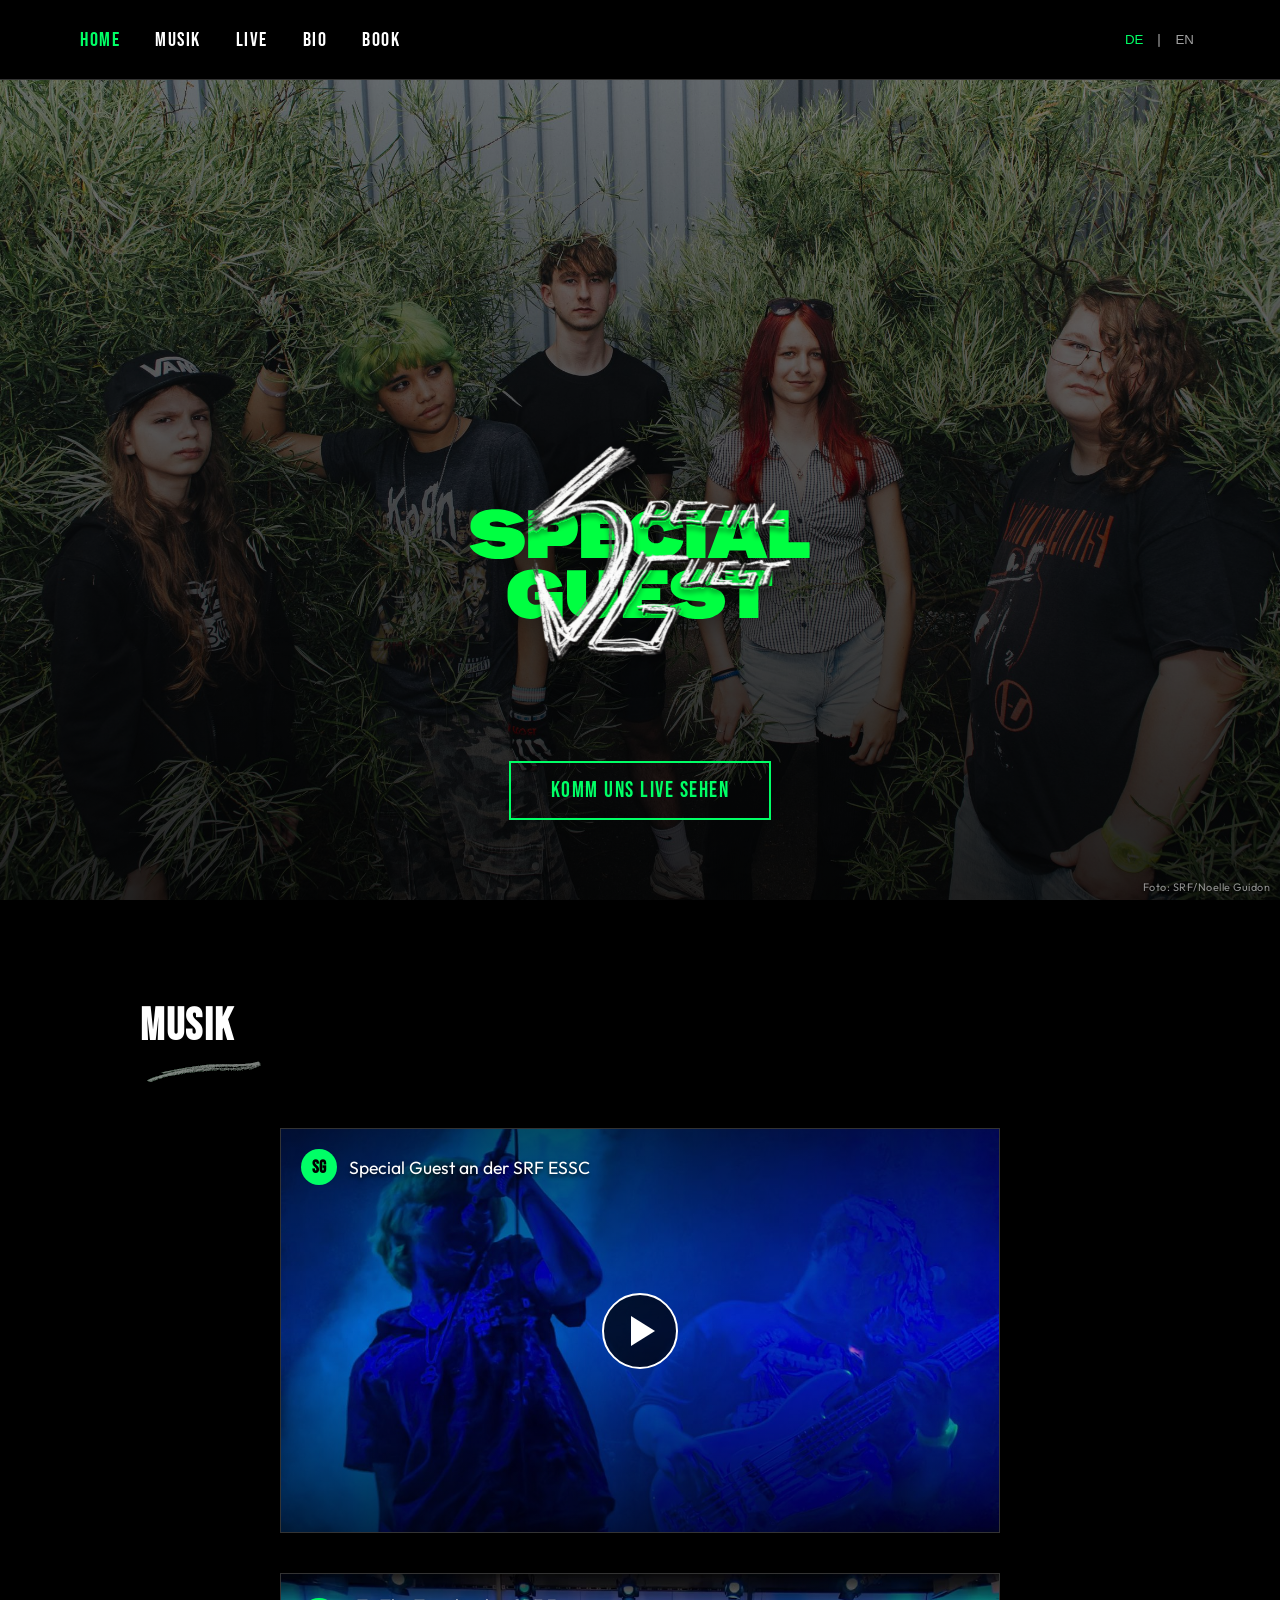
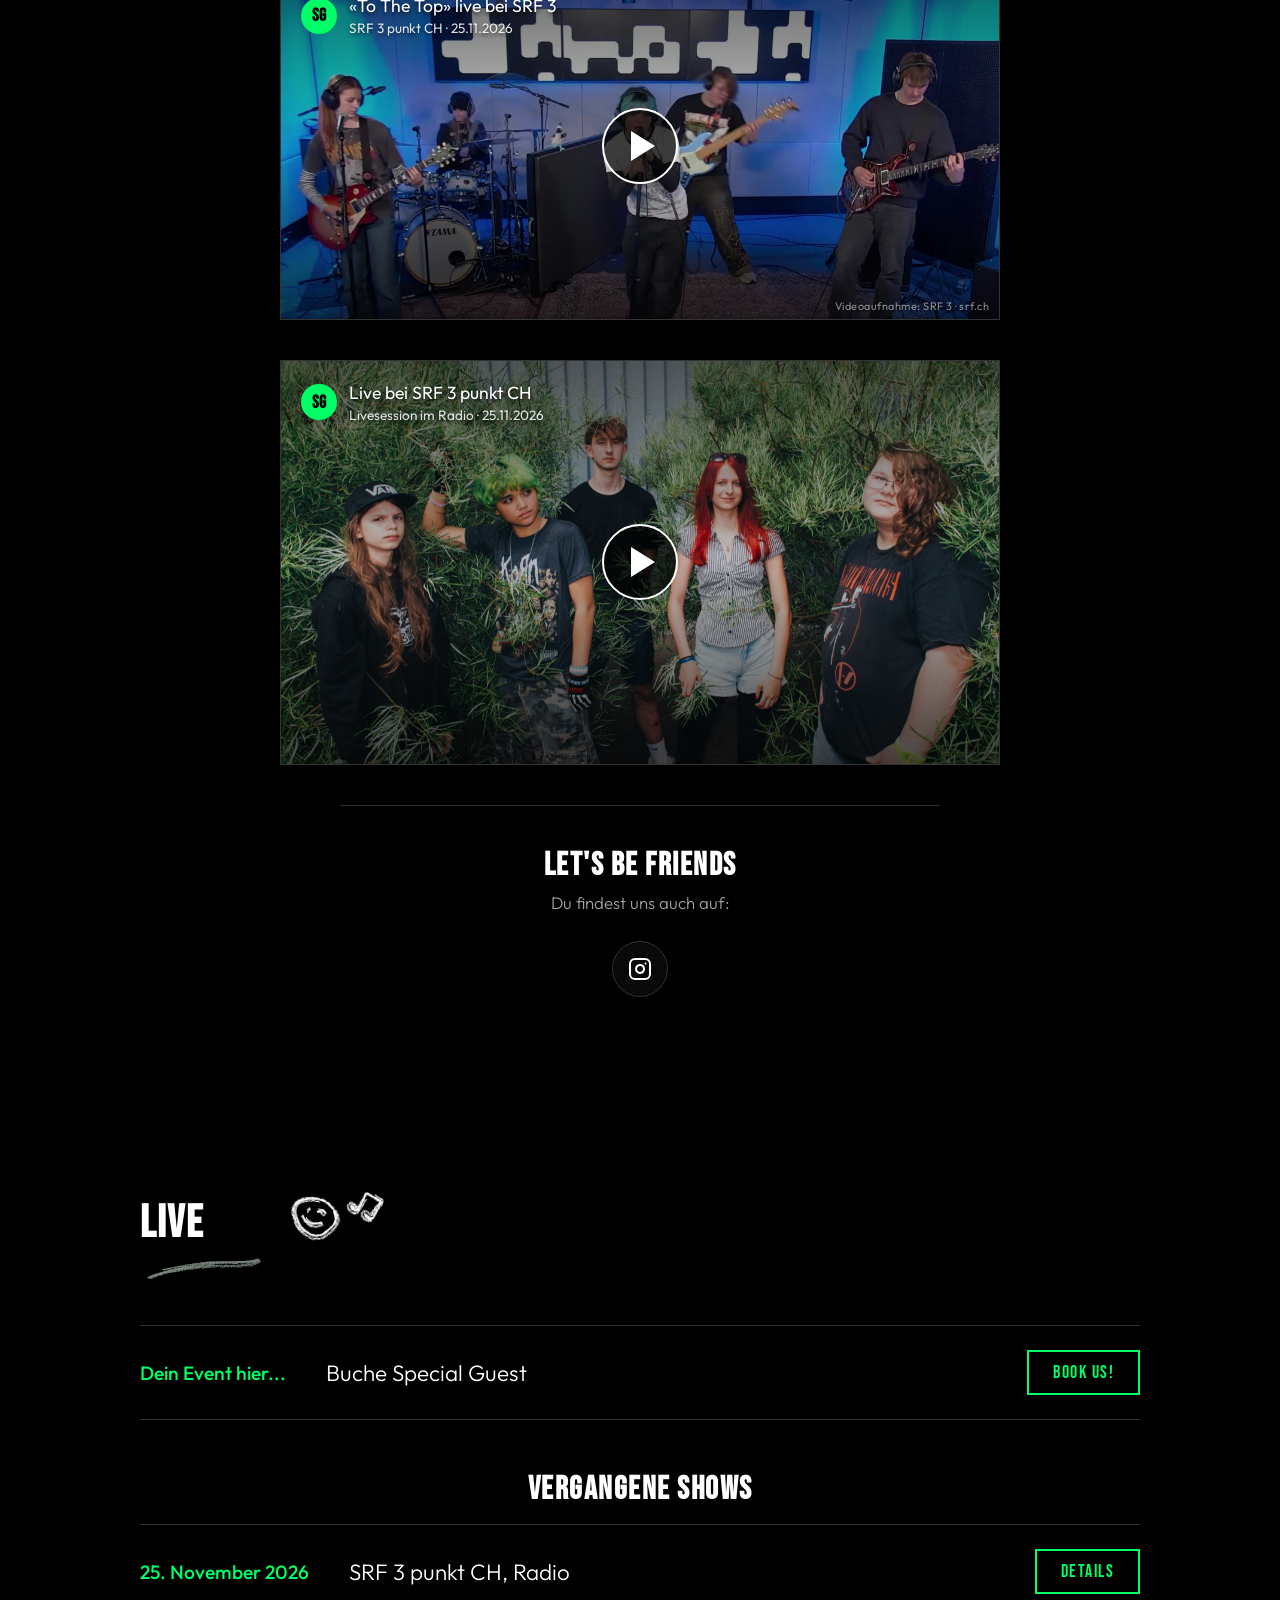
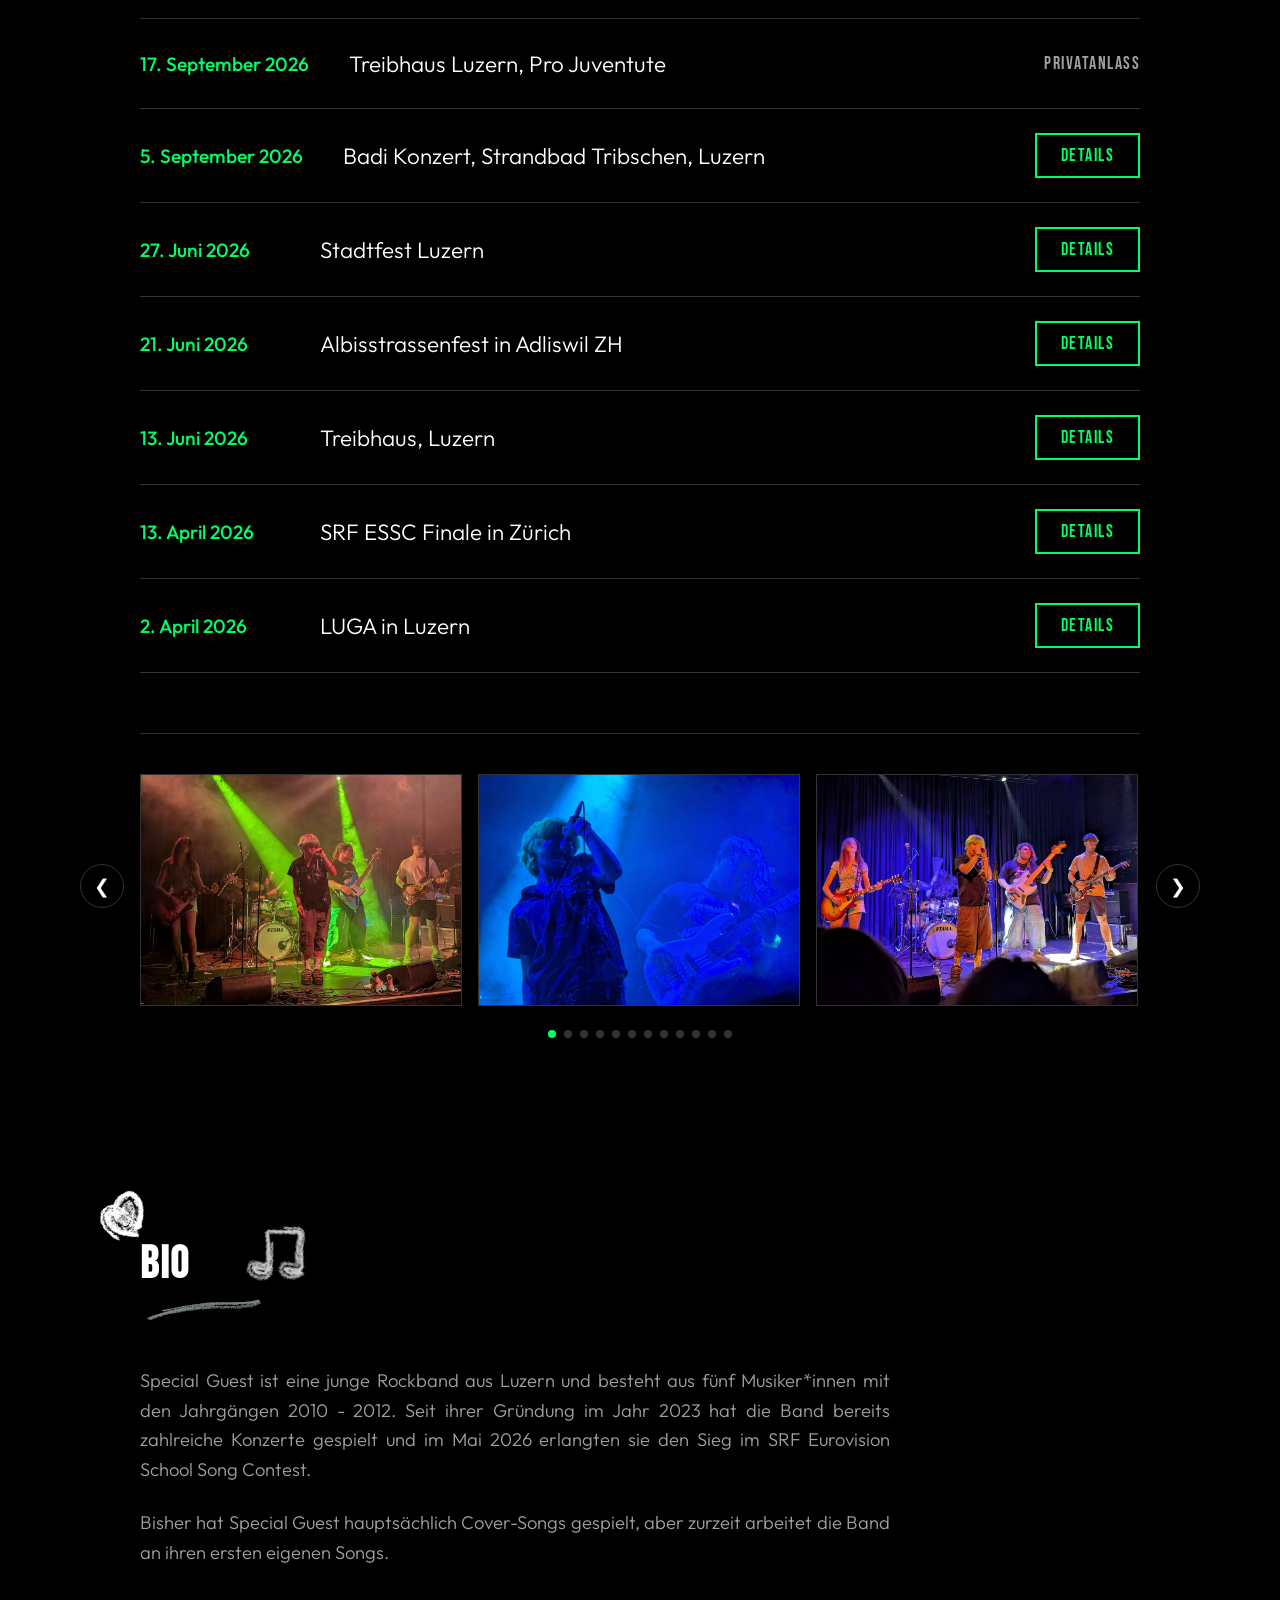
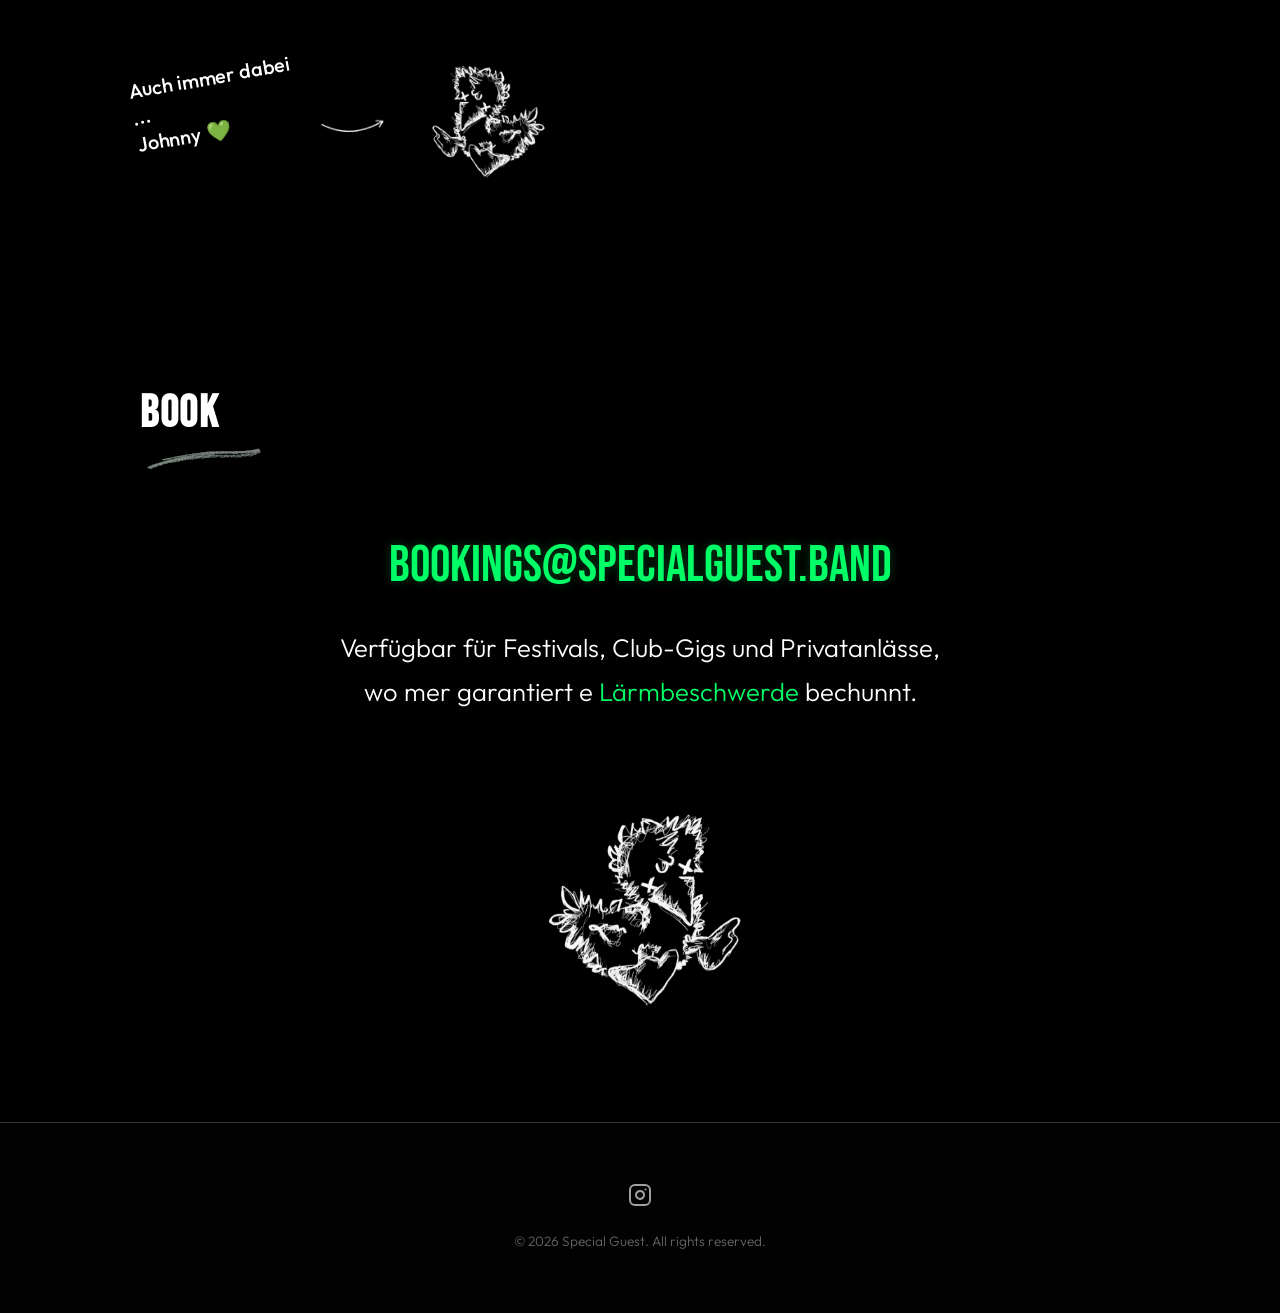
==== docs/index.html @ d154a513 "Add SRF 3 source credit to the «To The Top» video card Same style as the hero photo credit; moves to" ====
<!DOCTYPE html>
<html lang="de" id="html">
<head>
  <meta charset="UTF-8">
  <meta name="viewport" content="width=device-width, initial-scale=1.0">
  
  <title>Special Guest | Official Band Website</title>
  <meta name="description" content="Official website of Special Guest, the winning rock band of the SRF ESSC 2026. Get tour dates, music videos, bio, and booking details.">
  
  <!-- Favicon -->
  <link rel="icon" type="image/png" sizes="32x32" href="assets/favicon-32.png?v=2">
  <link rel="icon" type="image/png" sizes="512x512" href="assets/favicon-512.png?v=2">
  <link rel="apple-touch-icon" href="assets/apple-touch-icon.png?v=2">
  
  <!-- Google Fonts -->
  <link rel="preconnect" href="https://fonts.googleapis.com">
  <link rel="preconnect" href="https://fonts.gstatic.com" crossorigin>
  <link href="https://fonts.googleapis.com/css2?family=Bebas+Neue&family=Outfit:wght@200;300;400;500;700&family=Caveat:wght@700&display=swap" rel="stylesheet">
  
  <!-- Stylesheet -->
  <link rel="stylesheet" href="index.css?v=14">
</head>
<body class="theme-dark">

  <!-- Desktop Floating Sticky Header -->
  <header class="desktop-header">
    <div class="header-container">
      <nav class="desktop-nav">
        <ul>
          <li><a href="#home" class="active">HOME</a></li>
          <li><a href="#music"><span data-lang="de">MUSIK</span><span data-lang="en">MUSIC</span></a></li>
          <li><a href="#live">LIVE</a></li>
          <li><a href="#bio">BIO</a></li>
          <li><a href="#booking">BOOK</a></li>
        </ul>
      </nav>
      <div class="lang-switch-container">
        <button id="lang-btn-de" class="lang-btn active" onclick="setLanguage('de')">DE</button>
        <span class="lang-separator">|</span>
        <button id="lang-btn-en" class="lang-btn" onclick="setLanguage('en')">EN</button>
      </div>
    </div>
  </header>

  <!-- Mobile Floating Language Switcher -->
  <div class="mobile-lang-switch mobile-only">
    <button class="mobile-lang-btn" id="mobile-lang-toggle" onclick="toggleLanguage()">EN</button>
  </div>

  <!-- Phone Mockup Frame Container (Full screen on mobile, responsive container on desktop) -->
  <main class="app-container">

    <!-- Mobile Time & Status Bar (Hidden on mobile screens, simulated on desktop mockup widths) -->
    <div class="mobile-status-bar">
      <span class="status-time" id="status-time">09:41</span>
      <div class="status-icons">
        <span class="icon-signal">📶</span>
        <span class="icon-wifi">📶</span>
        <span class="icon-battery">🔋</span>
      </div>
    </div>

    <!-- MAIN SCROLLABLE/TABBED SECTIONS -->
    <div class="sections-wrapper">

      <!-- SECTION 1: HOME -->
      <section id="home" class="app-section active">
        <div class="hero-bg-wrapper">
          <img src="assets/band_photo.jpg" srcset="assets/band_photo.jpg 1200w, assets/band_photo_2400.jpg 2400w" sizes="100vw" alt="Special Guest Band Photo" class="hero-bg-img">
          <div class="hero-overlay"></div>
          <span class="hero-photo-credit">
            <span data-lang="de">Foto: SRF/Noelle Guidon</span>
            <span data-lang="en">Photo: SRF/Noelle Guidon</span>
          </span>
        </div>
        <div class="hero-content">
          <div class="logo-wrapper">
            <img src="assets/logo.svg" alt="Special Guest Logo" class="hero-logo-img">
          </div>
          <button class="cta-button" onclick="scrollToSection('live')">
            <span data-lang="de">Komm uns Live Sehen</span>
            <span data-lang="en">Come See Us Live</span>
          </button>
        </div>
        <!-- Johnny bird below the hero photo on mobile -->
        <div class="home-bird-container mobile-only">
          <img src="assets/johnny-left.png" alt="Johnny the Bird" class="home-bird-img">
        </div>
      </section>

      <!-- SECTION 3: MUSIC (Video Player & Socials) -->
      <section id="music" class="app-section">
        <div class="section-content">
          <div class="header-with-accents">
            <h2 class="section-title">
              <span data-lang="de">Musik</span>
              <span data-lang="en">Music</span>
            </h2>
            <img src="assets/brush_underline.png" alt="" class="brush-underline">
          </div>

          <!-- YOUTUBE PLAYER CARD -->
          <div class="video-card">
            <div class="video-thumbnail-wrapper" id="video-card-thumbnail">
              <div class="video-gradient-overlay"></div>
              
              <!-- Video card info -->
              <div class="video-header-info">
                <div class="band-avatar">SG</div>
                <span class="video-title">
                  <span data-lang="de">Special Guest an der SRF ESSC</span>
                  <span data-lang="en">Special Guest at the SRF ESSC</span>
                </span>
              </div>
              
              <!-- Custom Play Button Link -->
              <a href="#" target="_blank" rel="noopener" class="video-play-btn-link" id="youtube-play-link">
                <div class="play-btn-icon">
                  <div class="play-triangle"></div>
                </div>
              </a>
            </div>
          </div>

          <!-- SRF 3 PUNKT CH LIVE VIDEO CARD ("To The Top", 25.11.2026). Plays inline; see initSessionVideo() in index.js -->
          <div class="video-card session-video-card" id="session-video-card">
            <video class="session-video" id="session-video" preload="none" playsinline
                   poster="assets/srf3_to_the_top_poster.jpg">
              <source src="assets/srf3_to_the_top.mp4" type="video/mp4">
            </video>
            <!-- Source credit, same style as the hero photo credit; stays visible while playing -->
            <span class="hero-photo-credit video-credit">
              <span data-lang="de">Videoaufnahme: SRF 3 · srf.ch</span>
              <span data-lang="en">Video recording: SRF 3 · srf.ch</span>
            </span>
            <div class="video-thumbnail-wrapper session-video-overlay" id="session-video-overlay">
              <div class="video-gradient-overlay"></div>

              <div class="video-header-info">
                <div class="band-avatar">SG</div>
                <span class="video-title">
                  <span data-lang="de">«To The Top» live bei SRF 3</span>
                  <span data-lang="en">«To The Top» live on SRF 3</span>
                  <span class="video-subtitle">
                    <span data-lang="de">SRF 3 punkt CH · 25.11.2026</span>
                    <span data-lang="en">SRF 3 punkt CH · 25 Nov 2026</span>
                  </span>
                </span>
              </div>

              <button type="button" class="video-play-btn-link session-play-btn" id="session-video-play" aria-label="Play video">
                <div class="play-btn-icon">
                  <div class="play-triangle"></div>
                </div>
              </button>
            </div>
          </div>

          <!-- SRF 3 PUNKT CH RADIO SESSION CARD (link set from radioSessionLink in content_data.json) -->
          <div class="video-card radio-card">
            <div class="video-thumbnail-wrapper radio-card-thumbnail">
              <div class="video-gradient-overlay"></div>

              <div class="video-header-info">
                <div class="band-avatar">SG</div>
                <span class="video-title">
                  <span data-lang="de">Live bei SRF 3 punkt CH</span>
                  <span data-lang="en">Live on SRF 3 punkt CH</span>
                  <span class="video-subtitle">
                    <span data-lang="de">Livesession im Radio · 25.11.2026</span>
                    <span data-lang="en">Radio live session · 25 Nov 2026</span>
                  </span>
                </span>
              </div>

              <a href="#" target="_blank" rel="noopener" class="video-play-btn-link" id="radio-session-link" aria-label="SRF 3 punkt CH Livesession">
                <div class="play-btn-icon">
                  <div class="play-triangle"></div>
                </div>
              </a>
            </div>
          </div>

          <!-- SOCIAL LINK CHANNEL BUTTON (hidden until the YouTube channel launches; remove hidden-until-launch to show) -->
          <div class="channel-btn-wrapper hidden-until-launch">
            <a href="#" target="_blank" rel="noopener" class="channel-link-btn" id="youtube-channel-link">
              <span data-lang="de">Unser Kanal Abonnieren</span>
              <span data-lang="en">Check Out Our Channel</span>
            </a>
          </div>

          <!-- LET'S BE FRIENDS / SOCIAL SECTION -->
          <div class="socials-container">
            <h3 class="socials-heading">
              <span data-lang="de">Let's Be Friends</span>
              <span data-lang="en">Let's Be Friends</span>
            </h3>
            
            <p class="socials-subtext">
              <span data-lang="de">Du findest uns auch auf:</span>
              <span data-lang="en">Find us on:</span>
            </p>
            
            <div class="social-icons-grid">
              <a href="#" id="social-link-instagram" target="_blank" rel="noopener" class="social-icon-wrapper" aria-label="Instagram">
                <svg viewBox="0 0 24 24" class="social-svg">
                  <rect x="2" y="2" width="20" height="20" rx="5" ry="5"></rect>
                  <path d="M16 11.37A4 4 0 1 1 12.63 8 4 4 0 0 1 16 11.37z"></path>
                  <line x1="17.5" y1="6.5" x2="17.51" y2="6.5"></line>
                </svg>
              </a>
              
              <!-- Hidden until the YouTube channel launches; remove hidden-until-launch to show -->
              <a href="#" id="social-link-youtube" target="_blank" rel="noopener" class="social-icon-wrapper hidden-until-launch" aria-label="YouTube">
                <svg viewBox="0 0 24 24" class="social-svg">
                  <polygon points="5 3 19 12 5 21 5 3"></polygon>
                </svg>
              </a>
            </div>
          </div>

        </div>
      </section>

      <!-- SECTION 2: LIVE (Tour Dates & Photo Collage Carousel) -->
      <section id="live" class="app-section">
        <div class="section-content">
          <div class="header-with-accents">
            <h2 class="section-title">
              <span data-lang="de">Live</span>
              <span data-lang="en">Live</span>
            </h2>
            <img src="assets/brush_underline.png" alt="" class="brush-underline">
            <img src="assets/live_smiley_note.png" alt="" class="live-smiley-decor">
          </div>

          <!-- TOUR DATE LIST (RENDERED DYNAMICALLY) -->
          <div class="tour-dates-container">
            <div id="dynamic-tour-list" class="tour-list">
              <!-- JS Injects Shows Here -->
            </div>
          </div>

          <!-- PAST SHOWS (RENDERED DYNAMICALLY) -->
          <div class="past-shows-container" id="past-shows-container">
            <h3 class="socials-heading">
              <span data-lang="de">Vergangene Shows</span>
              <span data-lang="en">Past Shows</span>
            </h3>
            <div id="dynamic-past-shows-list" class="tour-list">
              <!-- JS Injects Past Shows Here -->
            </div>
          </div>

          <!-- DYNAMIC PHOTO CAROUSEL -->
          <div class="collage-slider-container">
            <!-- Navigation arrows for Desktop Carousel -->
            <button class="carousel-arrow prev-arrow" onclick="slideCarousel(-1)">&#10094;</button>
            
            <div class="collage-scroll-view" id="collage-scroll">
              <div class="carousel-track" id="dynamic-carousel-track">
                <!-- JS Injects Photos Here -->
              </div>
            </div>
            
            <button class="carousel-arrow next-arrow" onclick="slideCarousel(1)">&#10095;</button>
            
            <!-- Indicators dots -->
            <div class="slider-dots" id="dynamic-slider-dots">
              <!-- JS Injects Dots Here -->
            </div>
          </div>
          
        </div>
      </section>

      <!-- SECTION 4: BIO (About the Band) -->
      <section id="bio" class="app-section">
        <div class="section-content">
          <div class="header-with-accents">
            <div class="bio-decorations">
              <img src="assets/bio_heart.png?v=3" alt="" class="bio-heart-decor">
              <img src="assets/bio_note.png?v=2" alt="" class="bio-note-decor">
            </div>
            <h2 class="section-title">
              <span data-lang="de">Bio</span>
              <span data-lang="en">Bio</span>
            </h2>
            <img src="assets/brush_underline.png" alt="" class="brush-underline">
          </div>

          <!-- Biography content (DE and EN rendered dynamically) -->
          <div class="bio-text-wrapper" id="dynamic-bio-text">
            <!-- JS Injects Bio Here -->
          </div>

          <!-- Johnny the Bird with Handwriting arrow -->
          <div class="bio-johnny-container">
            <div class="bio-johnny-text" data-lang="de">
              Auch immer dabei<br>
              ...<br>
              Johnny <span class="green-heart">💚</span>
            </div>
            <div class="bio-johnny-text" data-lang="en">
              Also always there<br>
              ...<br>
              Johnny <span class="green-heart">💚</span>
            </div>
            <img src="assets/bio_arrow.png?v=3" alt="" class="bio-johnny-arrow">
            <img src="assets/johnny-right.png?v=2" alt="Johnny the Bird" class="bio-johnny-bird">
          </div>
          
        </div>
      </section>

      <!-- SECTION 5: BOOKING -->
      <section id="booking" class="app-section">
        <div class="section-content">
          <div class="header-with-accents">
            <h2 class="section-title">
              <span data-lang="de">Book</span>
              <span data-lang="en">Book</span>
            </h2>
            <img src="assets/brush_underline.png" alt="" class="brush-underline">
          </div>

          <!-- Email Booking Address -->
          <div class="booking-contact-box">
            <a href="mailto:bookings@specialguest.band" class="booking-email-link">bookings@specialguest.band</a>
          </div>

          <!-- Noise Complaint Quotes -->
          <div class="booking-quote-box">
            <p class="booking-quote" data-lang="de">
              Verfügbar für Festivals, Club-Gigs und Privatanlässe, wo mer garantiert e 
              <span class="noise-complaint-underline-wrapper">
                Lärmbeschwerde
                <img src="assets/book_underline.png" alt="" class="noise-underline-img">
              </span> 
              bechunnt.
            </p>
            <p class="booking-quote" data-lang="en">
              Available for festivals, club gigs, and private events that need a 
              <span class="noise-complaint-underline-wrapper">
                noise complaint.
                <img src="assets/book_underline.png" alt="" class="noise-underline-img">
              </span>
            </p>
          </div>

          <!-- Johnny Left Bird -->
          <div class="booking-bird-wrapper">
            <img src="assets/johnny-left.png" alt="Johnny the Bird facing left" class="booking-bird-img">
          </div>

        </div>
      </section>

    </div> <!-- End sections-wrapper -->

    <!-- Mobile Bottom Navigation Bar -->
    <nav class="mobile-nav-bar">
      <ul>
        <li>
          <button class="nav-item active" id="nav-btn-home" onclick="navigateToTab('home')">
            <span>HOME</span>
          </button>
        </li>
        <li>
          <button class="nav-item" id="nav-btn-music" onclick="navigateToTab('music')">
            <span data-lang="de">MUSIK</span>
            <span data-lang="en">MUSIC</span>
          </button>
        </li>
        <li>
          <button class="nav-item" id="nav-btn-live" onclick="navigateToTab('live')">
            <span>LIVE</span>
          </button>
        </li>
        <li>
          <button class="nav-item" id="nav-btn-bio" onclick="navigateToTab('bio')">
            <span>BIO</span>
          </button>
        </li>
        <li>
          <button class="nav-item" id="nav-btn-booking" onclick="navigateToTab('booking')">
            <span>BOOK</span>
          </button>
        </li>
      </ul>
    </nav>

    <!-- Desktop & Tablet Footer -->
    <footer class="desktop-footer">
      <div class="footer-icons">
        <a href="#" id="footer-link-instagram" target="_blank" rel="noopener" aria-label="Instagram">
          <svg viewBox="0 0 24 24" class="social-svg"><rect x="2" y="2" width="20" height="20" rx="5" ry="5"></rect><path d="M16 11.37A4 4 0 1 1 12.63 8 4 4 0 0 1 16 11.37z"></path><line x1="17.5" y1="6.5" x2="17.51" y2="6.5"></line></svg>
        </a>
        <!-- Hidden until the YouTube channel launches; remove hidden-until-launch to show -->
        <a href="#" id="footer-link-youtube" target="_blank" rel="noopener" class="hidden-until-launch" aria-label="YouTube">
          <svg viewBox="0 0 24 24" class="social-svg"><polygon points="5 3 19 12 5 21 5 3"></polygon></svg>
        </a>
      </div>
      <p class="footer-copy">&copy; 2026 Special Guest. All rights reserved.</p>
    </footer>

  </main>

  <!-- Photo Lightbox Overlay -->
  <div class="lightbox-overlay" id="lightbox-overlay" onclick="closeLightbox()">
    <button class="lightbox-close" onclick="closeLightbox()">&times;</button>
    <img src="" alt="Full size photo" class="lightbox-img" id="lightbox-img">
  </div>

  <!-- JavaScript -->
  <script src="index.js?v=14"></script>

  <!-- Visitor stats (GoatCounter, cookie-less) -->
  <script data-goatcounter="https://specialguest.goatcounter.com/count"
          async src="//gc.zgo.at/count.js"></script>
</body>
</html>
---- docs/index.css ----
/* DESIGN TOKENS & SYSTEM */
:root {
  --color-bg-primary: #000000;
  --color-bg-secondary: #080a08;
  --color-accent: #00ff66;
  --color-accent-rgb: 0, 255, 102;
  --color-text-primary: #ffffff;
  --color-text-secondary: #a0a0a0;
  --color-border: #333333;
  
  --font-display: 'Bebas Neue', sans-serif;
  --font-body: 'Outfit', sans-serif;
  --font-handwritten: 'Caveat', cursive;
  
  --header-height: 80px;
  --mobile-nav-height: 70px;
}

/* BASE STYLES */
* {
  box-sizing: border-box;
  margin: 0;
  padding: 0;
}

html {
  scroll-behavior: smooth;
  background-color: var(--color-bg-primary);
  color: var(--color-text-primary);
  font-family: var(--font-body);
  -webkit-font-smoothing: antialiased;
}

body {
  background-color: var(--color-bg-primary);
  background-image: radial-gradient(circle at 0% 30%, rgba(var(--color-accent-rgb), 0.08) 0%, rgba(0, 0, 0, 0) 50%);
  background-attachment: fixed;
  overflow-x: hidden;
}

/* TYPOGRAPHY */
h1, h2, h3, h4, .nav-item span, .desktop-nav a {
  font-family: var(--font-display);
  letter-spacing: 1.5px;
}

p {
  line-height: 1.6;
  font-weight: 300;
  color: var(--color-text-secondary);
}

a {
  color: var(--color-accent);
  text-decoration: none;
  transition: all 0.3s ease;
}

/* LANGUAGE SWITCHER GLOBAL SETTINGS */
[lang="de"] [data-lang="en"] {
  display: none !important;
}
[lang="en"] [data-lang="de"] {
  display: none !important;
}

/* Elements parked until the band's own YouTube channel launches —
   remove the class from the element in index.html to show them again */
.hidden-until-launch {
  display: none !important;
}

/* BUTTONS & COMPONENT ACTIONS */
.cta-button, .tour-action-btn, .channel-link-btn, .submit-btn {
  font-family: var(--font-display);
  font-size: 1.1rem;
  letter-spacing: 1.5px;
  text-transform: uppercase;
  background-color: transparent;
  color: var(--color-accent);
  border: 2px solid var(--color-accent);
  padding: 10px 24px;
  cursor: pointer;
  transition: all 0.3s cubic-bezier(0.25, 0.8, 0.25, 1);
  outline: none;
  text-align: center;
  display: inline-block;
}

.cta-button:hover, .tour-action-btn:hover, .channel-link-btn:hover, .submit-btn:hover {
  background-color: var(--color-accent);
  color: #000000;
  box-shadow: 0 0 20px rgba(var(--color-accent-rgb), 0.5);
  transform: translateY(-2px);
}

.cta-button:active, .tour-action-btn:active, .channel-link-btn:active, .submit-btn:active {
  transform: translateY(1px);
}

/* Plain-text placeholder in the action-button slot for events without a link */
.tour-pending-note {
  font-family: var(--font-display);
  font-size: 1.1rem;
  letter-spacing: 1.5px;
  text-transform: uppercase;
  color: var(--color-text-secondary);
  padding: 10px 0;
  text-align: right;
}

/* SECTION STRUCTURE WITH ACCENTS */
.header-with-accents {
  position: relative;
  margin-bottom: 30px;
  display: inline-block;
  align-self: flex-start; /* Left-aligns in flex column layouts (like desktop #music and #booking) */
  text-align: left;       /* Left-aligns text inside the header block */
}

.section-title {
  font-size: 2.8rem;
  text-transform: uppercase;
  color: var(--color-text-primary);
  margin-bottom: 5px;
}

.brush-underline {
  display: block;
  width: 100%;
  max-width: 180px;
  height: auto;
  opacity: 0.95;
  margin-top: -5px;
}

/* Hero photo credit (bottom-right corner of the photo, desktop & mobile) */
.hero-photo-credit {
  position: absolute;
  bottom: 6px;
  right: 10px;
  z-index: 2;
  font-size: 0.68rem;
  letter-spacing: 0.5px;
  color: rgba(255, 255, 255, 0.55);
  text-shadow: 0 1px 2px rgba(0, 0, 0, 0.8);
  pointer-events: none;
}

/* Video Card (shared desktop & mobile) */
.video-gradient-overlay {
  position: absolute;
  top: 0;
  left: 0;
  width: 100%;
  height: 100%;
  background: linear-gradient(to bottom, rgba(0,0,0,0.6) 0%, rgba(0,0,0,0.2) 50%, rgba(0,0,0,0.7) 100%);
  z-index: 1;
}

.video-header-info {
  position: relative;
  z-index: 2;
  display: flex;
  align-items: center;
  gap: 12px;
}

.band-avatar {
  width: 36px;
  height: 36px;
  border-radius: 50%;
  background-color: var(--color-accent);
  color: #000;
  display: flex;
  align-items: center;
  justify-content: center;
  font-family: var(--font-display);
  font-size: 1.1rem;
  font-weight: bold;
}

.video-title {
  font-size: 1.1rem;
  font-weight: 400;
  color: #fff;
  text-shadow: 0 2px 4px rgba(0,0,0,0.8);
}

.video-subtitle {
  display: block;
  font-size: 0.85rem;
  opacity: 0.85;
  margin-top: 2px;
}

/* SRF 3 live video card: inline <video> under the usual card overlay.
   Sized to the video's own shape (1280x616) so nothing is letterboxed. */
.video-card.session-video-card {
  aspect-ratio: 1280 / 616;
  background-color: #000;
  position: relative;
  overflow: hidden;
}

.session-video {
  position: absolute;
  inset: 0;
  width: 100%;
  height: 100%;
  object-fit: cover;
  background: #000;
  display: block;
}

.video-thumbnail-wrapper.session-video-overlay {
  position: absolute;
  inset: 0;
  background-image: url('assets/srf3_to_the_top_poster.jpg');
}

.session-video-overlay.is-hidden {
  display: none;
}

/* Video source credit: hero-photo-credit look, above the overlay */
.hero-photo-credit.video-credit {
  z-index: 3;
}

/* While playing, move it to the top so the video controls don't cover it */
.session-video-card.is-playing .video-credit {
  bottom: auto;
  top: 8px;
}

.session-play-btn {
  background: none;
  border: 0;
  padding: 0;
  cursor: pointer;
}

/* SRF 3 punkt CH radio session card: same look as the video card, own photo */
.video-thumbnail-wrapper.radio-card-thumbnail {
  background-image: url('assets/band_photo.jpg');
}

.video-play-btn-link {
  position: absolute;
  top: 50%;
  left: 50%;
  transform: translate(-50%, -50%);
  z-index: 2;
}

.play-btn-icon {
  width: 76px;
  height: 76px;
  background-color: rgba(0,0,0,0.7);
  border: 2px solid #fff;
  border-radius: 50%;
  display: flex;
  align-items: center;
  justify-content: center;
  transition: all 0.3s ease;
}

.play-triangle {
  width: 0;
  height: 0;
  border-top: 15px solid transparent;
  border-bottom: 15px solid transparent;
  border-left: 24px solid #fff;
  margin-left: 6px;
}

.play-btn-icon:hover {
  background-color: #ff0000;
  border-color: #ff0000;
  transform: scale(1.1);
  box-shadow: 0 0 20px rgba(255, 0, 0, 0.6);
}

/* Past Shows (shared desktop & mobile) */
.past-shows-container {
  width: 100%;
  margin-bottom: 50px;
}

.past-shows-container .socials-heading {
  text-align: center;
  margin-bottom: 15px;
}

/* Booking Section Text (shared desktop & mobile) */
.booking-contact-box {
  margin-top: 20px;
  margin-bottom: 30px;
}

.booking-email-link {
  font-family: var(--font-display);
  font-size: 3.2rem;
  color: var(--color-accent);
  text-shadow: 0 0 10px rgba(var(--color-accent-rgb), 0.25);
  transition: all 0.2s;
}

.booking-email-link:hover {
  color: #fff;
  text-shadow: 0 0 15px rgba(255, 255, 255, 0.4);
}

.booking-quote-box {
  margin-bottom: 50px;
  max-width: 600px;
}

.booking-quote {
  font-size: 1.6rem;
  line-height: 1.7;
  color: var(--color-text-primary);
}

.noise-complaint-underline-wrapper {
  position: relative;
  display: inline-block;
  color: var(--color-accent);
}

.noise-underline-img {
  position: absolute;
  bottom: -14px;
  left: 0;
  width: 105%;
  height: auto;
}

/* Social Connect Layout (shared desktop & mobile) */
.socials-container {
  text-align: center;
  border-top: 1px solid var(--color-border);
  padding-top: 40px;
  width: 100%;
  max-width: 600px;
}

.socials-heading {
  font-size: 2rem;
  text-transform: uppercase;
  color: var(--color-text-primary);
  margin-bottom: 5px;
}

.socials-subtext {
  font-size: 1.05rem;
  margin-bottom: 25px;
}

.social-icons-grid {
  display: flex;
  justify-content: center;
  gap: 30px;
}

.social-icon-wrapper {
  width: 56px;
  height: 56px;
  border: 1px solid var(--color-border);
  border-radius: 50%;
  display: flex;
  align-items: center;
  justify-content: center;
  color: #fff;
  background-color: #080a08;
  transition: all 0.3s ease;
}

.social-icon-wrapper:hover {
  border-color: var(--color-accent);
  color: var(--color-accent);
  transform: translateY(-4px);
  box-shadow: 0 5px 15px rgba(var(--color-accent-rgb), 0.25);
}

.social-svg {
  width: 24px;
  height: 24px;
  fill: none;
  stroke: currentColor;
  stroke-width: 2;
  stroke-linecap: round;
  stroke-linejoin: round;
}

/* Footer (shared desktop & mobile) */
.desktop-footer {
  border-top: 1px solid var(--color-border);
  background-color: #020202;
  padding: 60px 40px;
  text-align: center;
  display: flex;
  flex-direction: column;
  align-items: center;
  gap: 20px;
}

.footer-icons {
  display: flex;
  gap: 24px;
}

.footer-icons a {
  color: var(--color-text-secondary);
  transition: color 0.2s;
}

.footer-icons a:hover {
  color: var(--color-accent);
}

.footer-copy {
  font-size: 0.85rem;
  color: #666;
}

/* ---------------------------------------------------- */
/* DESKTOP LAYOUT (SCREEN >= 768px)                     */
/* ---------------------------------------------------- */
@media (min-width: 768px) {
  
  /* Hide mobile elements */
  .mobile-top-bar,
  .mobile-nav-bar,
  .mobile-status-bar,
  .mobile-only {
    display: none !important;
  }
  
  /* Desktop Header Sticky */
  .desktop-header {
    position: fixed;
    top: 0;
    left: 0;
    width: 100%;
    height: var(--header-height);
    background-color: rgba(0, 0, 0, 0.85);
    backdrop-filter: blur(10px);
    border-bottom: 1px solid var(--color-border);
    z-index: 1000;
    display: flex;
    align-items: center;
    transition: background-color 0.3s ease;
  }
  
  .header-container {
    width: 100%;
    max-width: 1200px;
    margin: 0 auto;
    padding: 0 40px;
    display: flex;
    justify-content: space-between;
    align-items: center;
  }
  
  .header-logo-link {
    display: flex;
    align-items: center;
  }
  
  .header-logo-img {
    height: 40px;
    width: auto;
    filter: drop-shadow(0 0 5px rgba(var(--color-accent-rgb), 0.2));
  }
  
  .desktop-nav ul {
    list-style: none;
    display: flex;
    gap: 35px;
  }
  
  .desktop-nav a {
    color: var(--color-text-primary);
    font-size: 1.25rem;
    text-transform: uppercase;
    transition: color 0.2s ease;
  }
  
  .desktop-nav a:hover,
  .desktop-nav a.active {
    color: var(--color-accent);
  }
  
  /* Language switcher */
  .lang-switch-container {
    display: flex;
    align-items: center;
    gap: 8px;
    font-size: 0.9rem;
    color: var(--color-text-secondary);
  }
  
  .lang-btn {
    background: none;
    border: none;
    color: var(--color-text-secondary);
    cursor: pointer;
    font-weight: 500;
    padding: 2px 6px;
    transition: color 0.2s;
  }
  
  .lang-btn:hover,
  .lang-btn.active {
    color: var(--color-accent);
  }
  
  /* Sections container in desktop */
  .app-container {
    width: 100%;
    max-width: 100%;
    margin-top: var(--header-height);
  }
  
  .sections-wrapper {
    display: flex;
    flex-direction: column;
  }
  
  .app-section {
    padding: 100px 40px;
    min-height: auto;
    display: flex;
    justify-content: center;
  }
  
  .section-content {
    width: 100%;
    max-width: 1000px;
  }
  
  /* Hero / Home (Desktop View) */
  #home {
    min-height: calc(100vh - var(--header-height));
    padding: 0;
    position: relative;
    display: flex;
    align-items: flex-end; /* Align hero content to the bottom */
    justify-content: center;
    padding-bottom: 80px; /* Space from the bottom of the viewport */
  }
  
  .hero-bg-wrapper {
    position: absolute;
    top: 0;
    left: 0;
    width: 100%;
    height: 100%;
    overflow: hidden;
    z-index: 1;
  }
  
  .hero-bg-img {
    width: 100%;
    height: 100%;
    object-fit: cover;
    object-position: center 25%;
    transform: scale(1.02);
    transition: transform 0.5s ease-out;
  }
  
  .hero-overlay {
    position: absolute;
    top: 0;
    left: 0;
    width: 100%;
    height: 100%;
    background: linear-gradient(to bottom, rgba(0,0,0,0.5) 0%, rgba(0,0,0,0.85) 100%);
  }
  
  .hero-content {
    position: relative;
    z-index: 2;
    text-align: center;
    display: flex;
    flex-direction: column;
    align-items: center;
    gap: 20px; /* Reduced gap to keep logo and CTA button close */
  }
  
  .logo-wrapper {
    max-width: 600px;
    padding: 20px;
    animation: fadeInLogo 1.5s ease-out;
  }
  
  .hero-logo-img {
    width: 100%;
    height: auto;
    filter: drop-shadow(0 5px 15px rgba(0,0,0,0.5));
  }
  
  .cta-button {
    font-size: 1.4rem;
    padding: 14px 40px;
    border-radius: 0;
    animation: pulseCta 2s infinite;
  }
  
  /* Live / Tour Dates (Desktop View) */
  .tour-dates-container {
    margin-bottom: 50px;
  }
  
  .tour-item {
    display: flex;
    justify-content: space-between;
    align-items: center;
    padding: 24px 0;
    border-bottom: 1px solid var(--color-border);
    transition: border-color 0.3s;
  }
  
  .tour-item:first-child {
    border-top: 1px solid var(--color-border);
  }
  
  .tour-item:hover {
    border-color: rgba(var(--color-accent-rgb), 0.3);
  }
  
  .tour-info {
    display: flex;
    align-items: center;
    gap: 40px;
  }
  
  .tour-date {
    font-size: 1.2rem;
    color: var(--color-accent);
    font-weight: 500;
    min-width: 140px;
  }
  
  .tour-venue {
    font-size: 1.4rem;
    font-weight: 300;
    color: var(--color-text-primary);
  }
  
  /* Tour accents decoration */
  .live-smiley-decor {
    position: absolute;
    top: -10px;
    right: -120px;
    width: 90px;
    height: auto;
    transform: rotate(10deg);
  }
  
  /* PHOTO CAROUSEL (Desktop View) */
  .collage-slider-container {
    position: relative;
    margin-top: 60px;
    border-top: 1px solid var(--color-border);
    padding-top: 40px;
    width: 100%;
  }
  
  .collage-scroll-view {
    overflow: hidden;
    width: 100%;
  }
  
  .carousel-track {
    display: flex;
    gap: 16px;
    transition: transform 0.5s ease-in-out;
    width: 100%;
  }
  
  .carousel-slide-item {
    flex-shrink: 0;
    width: 322px; /* standard width to match ratio */
    height: 232px;
    overflow: hidden;
    border: 1px solid var(--color-border);
  }
  
  .carousel-slide-img {
    width: 100%;
    height: 100%;
    object-fit: cover;
    transition: transform 0.3s ease;
  }
  
  .carousel-slide-img:hover {
    transform: scale(1.05);
  }
  
  /* Hide navigation dots and arrows on desktop unless content overflows */
  .slider-dots {
    display: flex;
    justify-content: center;
    gap: 8px;
    margin-top: 24px;
  }
  
  .dot {
    width: 8px;
    height: 8px;
    border-radius: 50%;
    background-color: var(--color-border);
    cursor: pointer;
    transition: background-color 0.2s;
  }
  
  .dot.active {
    background-color: var(--color-accent);
  }
  
  .carousel-arrow {
    position: absolute;
    top: 50%;
    transform: translateY(-50%);
    background-color: rgba(0,0,0,0.8);
    border: 1px solid var(--color-border);
    color: #fff;
    width: 44px;
    height: 44px;
    border-radius: 50%;
    cursor: pointer;
    z-index: 5;
    font-size: 1.2rem;
    display: flex;
    align-items: center;
    justify-content: center;
    transition: all 0.2s;
  }
  
  .carousel-arrow:hover {
    border-color: var(--color-accent);
    color: var(--color-accent);
    box-shadow: 0 0 10px rgba(var(--color-accent-rgb), 0.3);
  }
  
  .prev-arrow { left: -60px; }
  .next-arrow { right: -60px; }

  /* Music Section (Desktop View) */
  #music .section-content {
    display: flex;
    flex-direction: column;
    align-items: center;
  }
  
  .video-card {
    width: 100%;
    max-width: 720px;
    background-color: #0b0c0b;
    border: 1px solid var(--color-border);
    box-shadow: 0 10px 30px rgba(0,0,0,0.5);
    margin-bottom: 40px;
    position: relative;
    overflow: hidden;
    aspect-ratio: 16/9;
  }
  
  .video-thumbnail-wrapper {
    position: absolute;
    top: 0;
    left: 0;
    width: 100%;
    height: 100%;
    background-image: url('assets/gallery2.jpg'); /* Dynamic thumbnail populated via JS */
    background-size: cover;
    background-position: center;
    display: flex;
    flex-direction: column;
    justify-content: space-between;
    padding: 20px;
  }
  
  .channel-btn-wrapper {
    margin-bottom: 60px;
  }
  
  .channel-link-btn {
    padding: 12px 30px;
  }
  
  /* Bio / About Section (Desktop View) */
  #bio .section-content {
    position: relative;
  }
  
  .bio-decorations {
    position: absolute;
    top: 0;
    left: 0;
    width: 100%;
    height: 100%;
    pointer-events: none;
  }
  
  .bio-heart-decor {
    width: 45px;
    height: auto;
    position: absolute;
    top: -45px;
    left: -40px;
    transform: rotate(-12deg);
  }
  
  .bio-note-decor {
    width: 58px;
    height: auto;
    position: absolute;
    top: -15px;
    left: 110px;
    transform: rotate(12deg);
  }
  
  .bio-text-wrapper {
    max-width: 750px;
    margin-bottom: 40px;
  }
  
  .bio-text-wrapper p {
    font-size: 1.15rem;
    margin-bottom: 24px;
    text-align: justify;
  }
  
  /* Bio Johnny/Bird layout at bottom (left-bound) */
  .bio-johnny-container {
    display: inline-flex;
    align-items: center;
    margin-top: 40px;
    position: relative;
  }
  
  .bio-johnny-text {
    font-family: var(--font-body);
    font-size: 1.25rem;
    font-weight: 500;
    line-height: 1.35;
    color: var(--color-text-primary);
    transform: rotate(-10deg);
    transform-origin: left bottom;
    user-select: none;
    margin-right: 15px;
  }
  
  .bio-johnny-text .green-heart {
    display: inline-block;
    margin-left: 2px;
  }
  
  .bio-johnny-arrow {
    height: 25px;
    width: auto;
    margin-top: 15px;
    margin-right: 20px;
  }
  
  .bio-johnny-bird {
    height: 140px;
    width: auto;
    filter: drop-shadow(0 5px 10px rgba(0,0,0,0.5));
  }
  
  /* Booking Section (Desktop View) */
  #booking .section-content {
    display: flex;
    flex-direction: column;
    align-items: center;
    text-align: center;
  }
  
  .booking-bird-wrapper {
    display: flex;
    justify-content: center;
    align-items: center;
    padding-top: 20px;
  }
  
  .booking-bird-img {
    width: 100%;
    max-width: 280px;
    height: auto;
    filter: drop-shadow(0 10px 20px rgba(0,0,0,0.6));
  }
  
}

/* ---------------------------------------------------- */
/* MOBILE LAYOUT (SCREEN < 768px)                       */
/* ---------------------------------------------------- */
@media (max-width: 767px) {
  
  /* Hide desktop header and carousel navigation arrows */
  .desktop-header,
  .carousel-arrow {
    display: none !important;
  }
  
  .desktop-footer {
    padding: 30px 20px;
  }
  
  body {
    overflow-x: hidden;
    overflow-y: auto;
    -webkit-overflow-scrolling: touch;
  }
  
  /* App container */
  .app-container {
    width: 100%;
    min-height: 100vh;
    display: flex;
    flex-direction: column;
    background-color: var(--color-bg-primary);
    padding-bottom: var(--mobile-nav-height);
  }
  
  /* Mobile Floating Language Switcher */
  .mobile-lang-switch {
    position: fixed;
    top: 20px;
    right: 20px;
    z-index: 1001;
  }
  
  .mobile-lang-btn {
    background: none;
    border: 1px solid var(--color-border);
    color: var(--color-text-primary);
    padding: 4px 10px;
    font-size: 0.8rem;
    cursor: pointer;
    font-family: var(--font-body);
    font-weight: 500;
    backdrop-filter: blur(10px);
    background-color: rgba(0, 0, 0, 0.6);
    transition: all 0.2s;
  }
  
  .mobile-lang-btn:active {
    border-color: var(--color-accent);
    color: var(--color-accent);
  }
  
  .mobile-status-bar {
    display: none;
  }
  
  /* Sections container wrapper on mobile */
  .sections-wrapper {
    flex: 1;
  }
  
  /* Mobile section styling - normal document flow */
  .app-section {
    width: 100%;
    display: block;
    padding: 30px 20px;
    background-color: var(--color-bg-primary);
  }
  
  /* HOME Section (Mobile Specific) */
  #home {
    padding: 0;
    min-height: 100svh;
    height: auto;
    position: relative;
    display: flex;
    flex-direction: column;
  }
  
  /* Order: logo on black, band photo, Johnny bottom-left */
  #home .hero-content {
    order: 1;
    display: flex;
    flex-direction: column;
    align-items: center;
    padding: 25px 8px 20px;
    position: relative;
    z-index: 2;
  }

  #home .hero-bg-wrapper {
    order: 2;
    position: relative;
    width: 100%;
    flex-shrink: 0;
  }

  .home-bird-container {
    order: 3;
    width: 175px;
    height: auto;
    /* Negative left margin compensates for transparent padding inside the PNG */
    margin: 15px auto 20px -15px;
    display: flex;
    justify-content: flex-start;
  }

  #home .hero-bg-img {
    width: 100%;
    height: auto;
    display: block;
    object-fit: cover;
  }

  /* Short fades at the edges to blend the photo into the black areas above and below */
  #home .hero-overlay {
    position: absolute;
    top: 0;
    left: 0;
    width: 100%;
    height: 100%;
    background: linear-gradient(to bottom, rgba(0,0,0,0.85) 0%, rgba(0,0,0,0) 15%, rgba(0,0,0,0) 85%, rgba(0,0,0,0.85) 100%);
  }

  #home .logo-wrapper {
    width: 100%;
    margin: 0 auto;
    position: relative;
    top: auto;
    left: auto;
  }

  #home .hero-logo-img {
    width: 100%;
    height: auto;
  }

  #home .cta-button {
    display: none;
  }

  .home-bird-img {
    width: 100%;
    height: auto;
  }
  
  /* Section Header on Mobile */
  .header-with-accents {
    margin-top: 20px;
  }
  
  .section-title {
    font-size: 2.2rem;
  }
  
  .brush-underline {
    max-width: 130px;
  }
  
  .live-smiley-decor {
    width: 60px;
    position: absolute;
    top: -5px;
    right: -70px;
    transform: rotate(10deg);
  }
  
  /* Tour date row listing (Mobile) */
  .tour-dates-container {
    margin-top: 10px;
  }

  .past-shows-container {
    margin-top: 40px;
    margin-bottom: 30px;
  }
  
  .tour-item {
    display: flex;
    justify-content: space-between;
    align-items: center;
    padding: 15px 0;
    border-bottom: 1.5px solid var(--color-border);
  }
  
  .tour-item:first-child {
    border-top: 1.5px solid var(--color-border);
  }
  
  .tour-info {
    display: flex;
    flex-direction: column;
    gap: 4px;
  }
  
  .tour-date {
    font-size: 0.95rem;
    color: var(--color-accent);
  }
  
  .tour-venue {
    font-size: 1.15rem;
    font-weight: 400;
    color: var(--color-text-primary);
  }
  
  .tour-action-btn {
    font-size: 0.75rem;
    padding: 6px 14px;
    border-width: 1.5px;
  }
  
  /* Carousel slider on Mobile */
  .collage-slider-container {
    margin-top: 30px;
    width: 100%;
  }
  
  .collage-scroll-view {
    overflow-x: auto;
    display: flex;
    scroll-snap-type: x mandatory;
    scroll-behavior: smooth;
    -webkit-overflow-scrolling: touch;
    width: 100%;
  }
  
  .collage-scroll-view::-webkit-scrollbar {
    display: none;
  }
  
  .carousel-track {
    display: flex;
    gap: 16px;
    width: max-content;
  }
  
  .carousel-slide-item {
    scroll-snap-align: start;
    flex-shrink: 0;
    width: 280px;
    max-width: 80vw;
    height: 230px;
    border: 1px solid var(--color-border);
  }
  
  .carousel-slide-img {
    width: 100%;
    height: 100%;
    object-fit: cover;
  }
  
  .slider-dots {
    display: flex;
    justify-content: center;
    gap: 8px;
    margin-top: 12px;
  }
  
  .dot {
    width: 8px;
    height: 8px;
    border-radius: 50%;
    background-color: var(--color-border);
    cursor: pointer;
    transition: background-color 0.2s;
  }
  
  .dot.active {
    background-color: var(--color-accent);
  }
  
  /* Music Page (Mobile) */
  .video-card {
    width: 100%;
    margin-top: 10px;
    aspect-ratio: 1/1; /* Square player to match mobile screenshot */
    border: 1px solid var(--color-border);
  }
  
  .video-thumbnail-wrapper {
    background-image: url('assets/treibhaus_alle4.jpg');
    background-size: cover;
    background-position: center;
    position: relative;
    width: 100%;
    height: 100%;
    display: flex;
    flex-direction: column;
    justify-content: space-between;
    padding: 15px;
  }
  
  .play-btn-icon {
    width: 56px;
    height: 56px;
  }
  
  .play-triangle {
    border-top-width: 10px;
    border-bottom-width: 10px;
    border-left-width: 16px;
    margin-left: 4px;
  }
  
  .channel-btn-wrapper {
    width: 100%;
    margin-top: 10px;
    margin-bottom: 30px;
  }
  
  .channel-link-btn {
    width: 100%;
    font-size: 0.95rem;
    padding: 10px 0;
    border-width: 1.5px;
  }
  
  .socials-container {
    width: 100%;
    border-top: 1.5px solid var(--color-border);
    padding-top: 24px;
  }
  
  .socials-heading {
    font-size: 1.5rem;
  }
  
  .socials-subtext {
    font-size: 0.9rem;
  }
  
  .social-icons-grid {
    gap: 20px;
  }
  
  .social-icon-wrapper {
    width: 46px;
    height: 46px;
  }
  
  .social-svg {
    width: 20px;
    height: 20px;
  }
  
  /* Bio / About Page (Mobile) */
  .bio-decorations {
    position: absolute;
    top: 0;
    left: 0;
    width: 100%;
    height: 100%;
    pointer-events: none;
  }
  
  .bio-heart-decor {
    width: 32px;
    position: absolute;
    top: -44px;
    left: 5px;
    transform: rotate(-12deg);
  }
  
  .bio-note-decor {
    width: 42px;
    position: absolute;
    top: -10px;
    left: 80px;
    transform: rotate(12deg);
  }
  
  .bio-text-wrapper p {
    font-size: 0.95rem;
    margin-bottom: 16px;
  }
  
  .bio-johnny-container {
    display: inline-flex;
    align-items: center;
    margin-top: 24px;
    margin-bottom: 20px;
  }
  
  .bio-johnny-text {
    font-size: 0.9rem;
    margin-right: 10px;
  }
  
  .bio-johnny-arrow {
    height: 16px;
    margin-top: 10px;
    margin-right: 10px;
  }
  
  .bio-johnny-bird {
    height: 90px;
  }
  
  /* Booking Page (Mobile) */
  .booking-email-link {
    font-size: 1.35rem;
  }
  
  .booking-quote {
    font-size: 1rem;
  }
  
  .noise-underline-img {
    bottom: -8px;
  }
  
  .booking-bird-wrapper {
    margin-top: 30px;
    display: flex;
    justify-content: center;
  }
  
  .booking-bird-img {
    max-width: 200px;
  }
  
  /* Bottom Nav Menu Mobile styling */
  .mobile-nav-bar {
    position: fixed;
    bottom: 0;
    left: 0;
    width: 100%;
    height: var(--mobile-nav-height);
    background-color: #000000;
    border-top: 1.5px solid var(--color-border);
    z-index: 1000;
  }
  
  .mobile-nav-bar ul {
    list-style: none;
    height: 100%;
    display: flex;
    justify-content: space-around;
    align-items: center;
  }
  
  .mobile-nav-bar li {
    flex: 1;
    height: 100%;
  }
  
  .nav-item {
    width: 100%;
    height: 100%;
    background: none;
    border: none;
    cursor: pointer;
    display: flex;
    flex-direction: column;
    justify-content: center;
    align-items: center;
    outline: none;
  }
  
  .nav-item span {
    font-size: 0.95rem;
    font-weight: bold;
    color: #ffffff;
    transition: color 0.2s;
  }
  
  .nav-item.active span {
    color: var(--color-accent);
    text-shadow: 0 0 10px rgba(var(--color-accent-rgb), 0.3);
  }
}



@keyframes fadeInLogo {
  from {
    opacity: 0;
    transform: translateY(-20px);
  }
  to {
    opacity: 1;
    transform: translateY(0);
  }
}

@keyframes pulseCta {
  0% {
    box-shadow: 0 0 0 0 rgba(var(--color-accent-rgb), 0.4);
  }
  70% {
    box-shadow: 0 0 0 15px rgba(var(--color-accent-rgb), 0);
  }
  100% {
    box-shadow: 0 0 0 0 rgba(var(--color-accent-rgb), 0);
  }
}

/* Lightbox Overlay */
.lightbox-overlay {
  display: none;
  position: fixed;
  top: 0;
  left: 0;
  width: 100%;
  height: 100%;
  background-color: rgba(0, 0, 0, 0.95);
  z-index: 9999;
  justify-content: center;
  align-items: center;
  cursor: pointer;
}

.lightbox-overlay.active {
  display: flex;
}

.lightbox-img {
  max-width: 90%;
  max-height: 90vh;
  object-fit: contain;
  border-radius: 4px;
  box-shadow: 0 0 40px rgba(0, 0, 0, 0.8);
}

.lightbox-close {
  position: absolute;
  top: 20px;
  right: 25px;
  font-size: 2.5rem;
  color: #fff;
  background: none;
  border: none;
  cursor: pointer;
  z-index: 10000;
  line-height: 1;
  opacity: 0.8;
  transition: opacity 0.2s;
}

.lightbox-close:hover {
  opacity: 1;
}

/* Carousel images clickable */
.carousel-slide-img {
  cursor: pointer;
  /* Anchor the cover-crop to the top so faces aren't cut off in tall photos */
  object-position: center top;
}
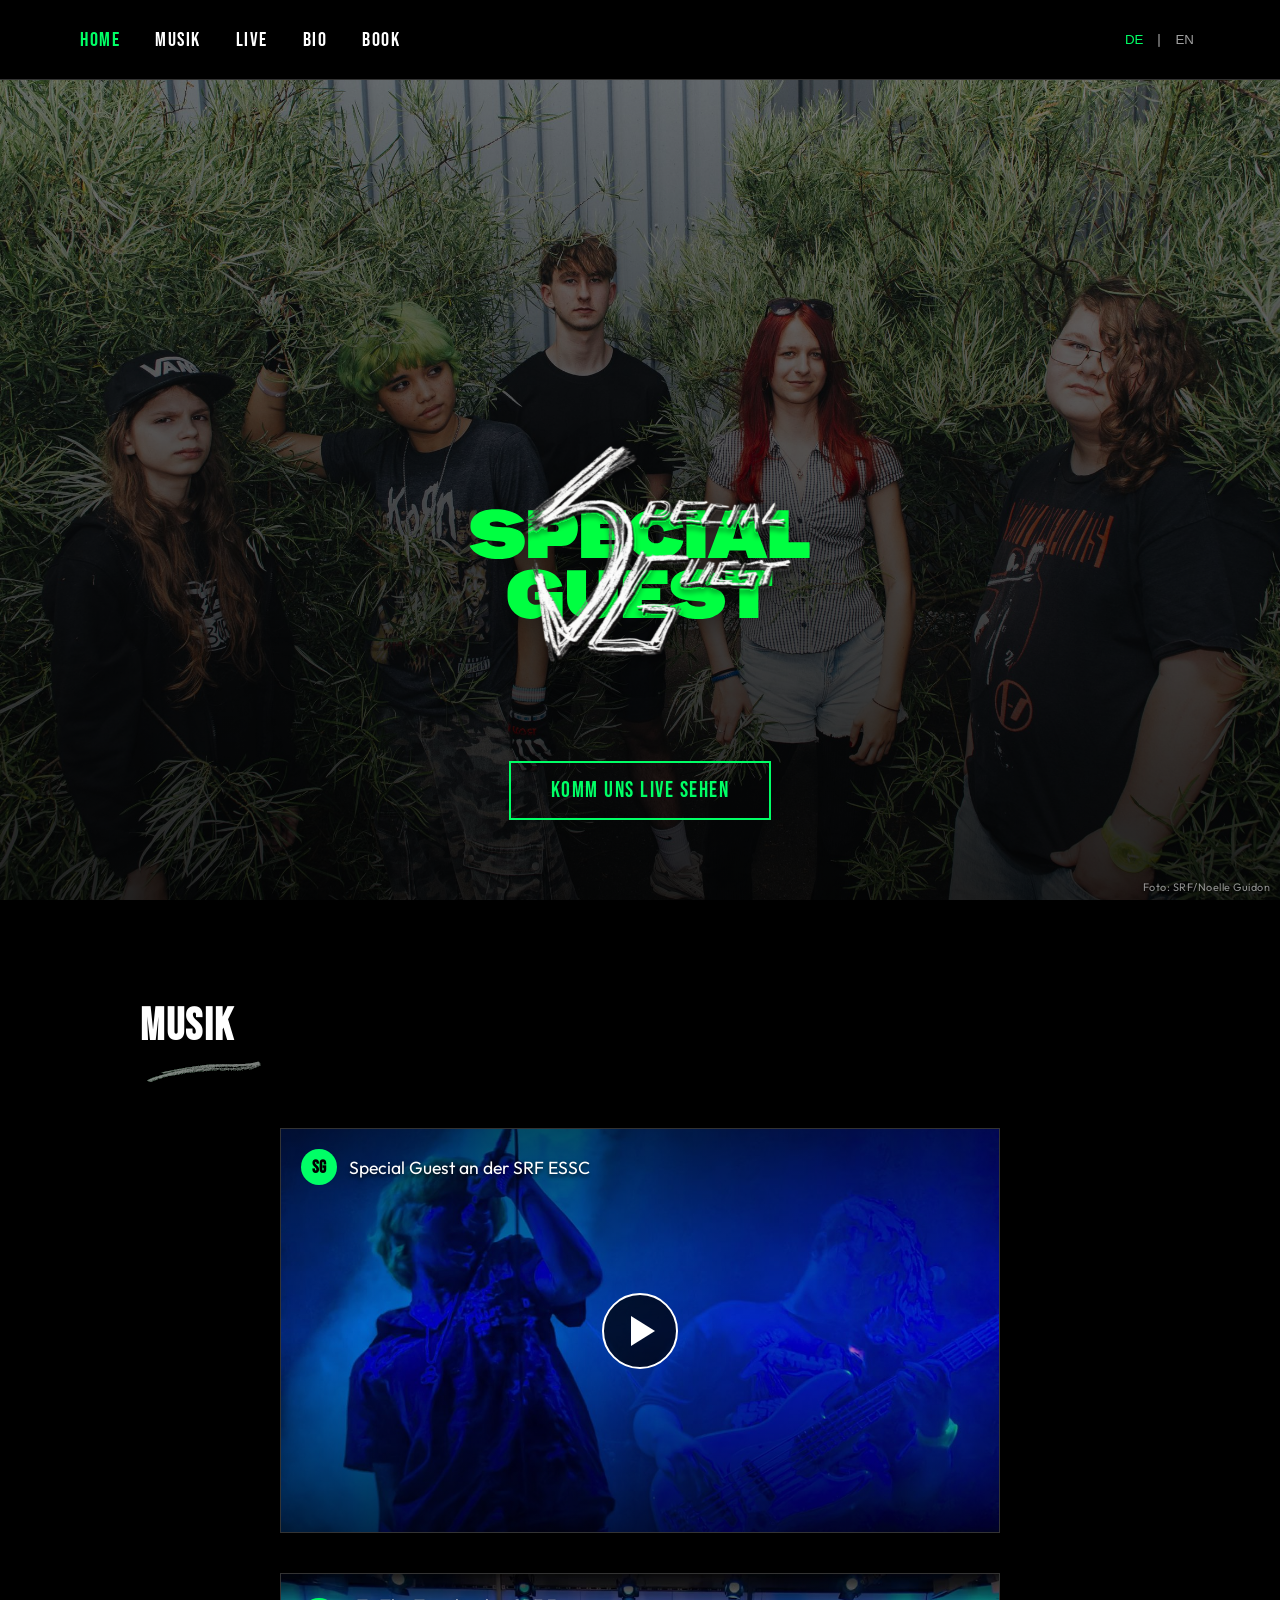
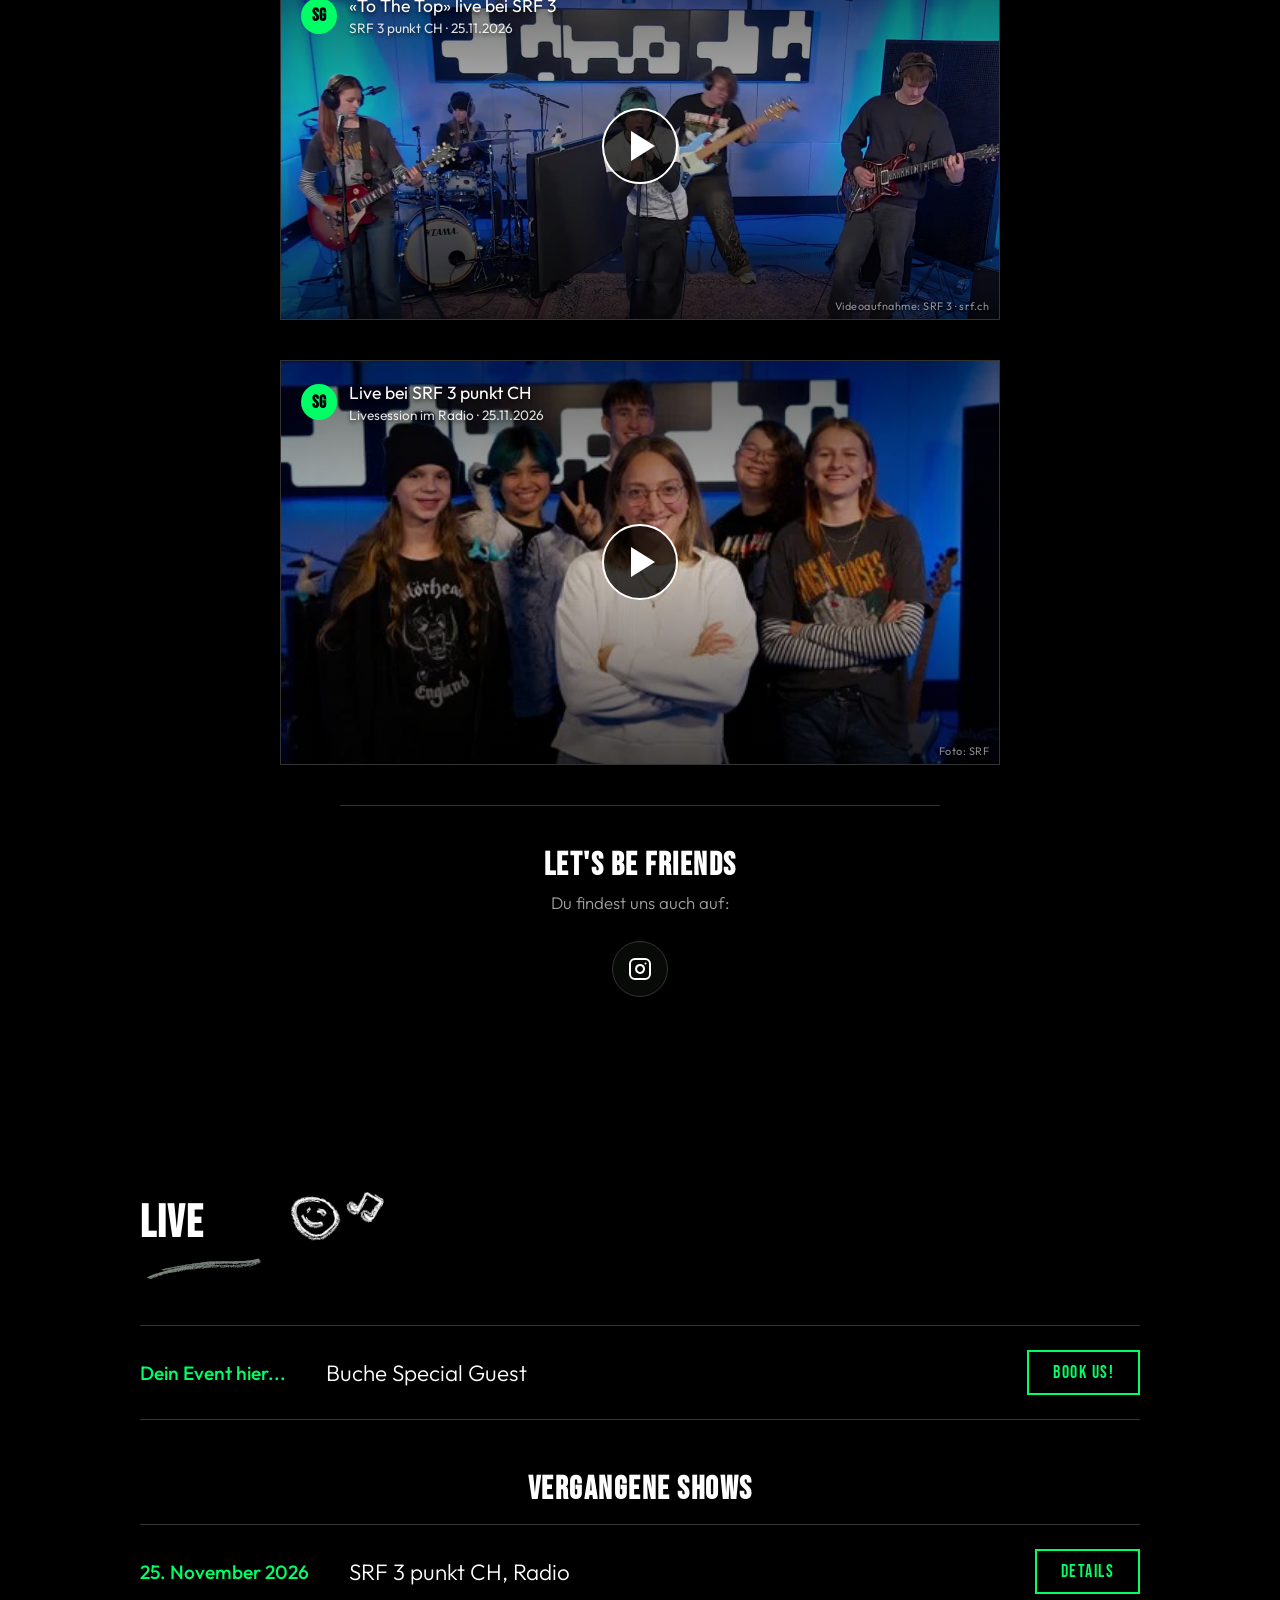
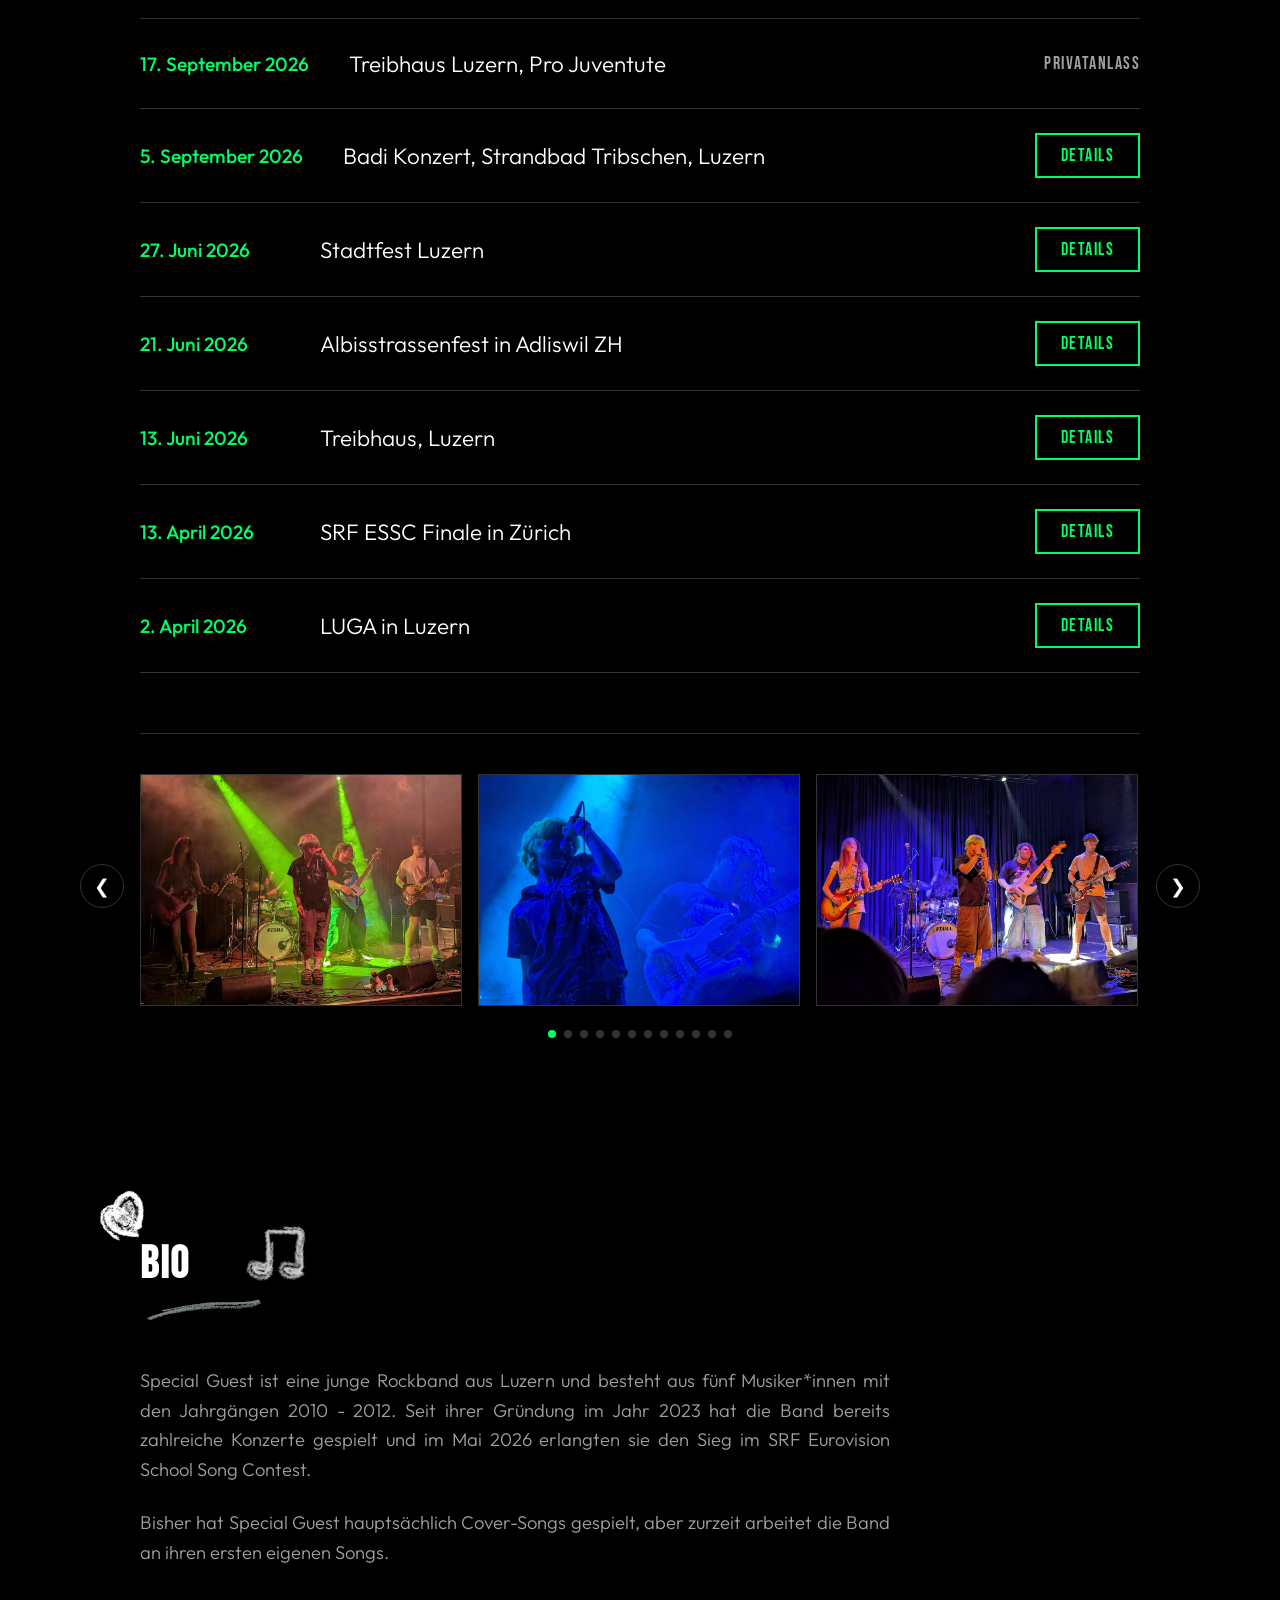
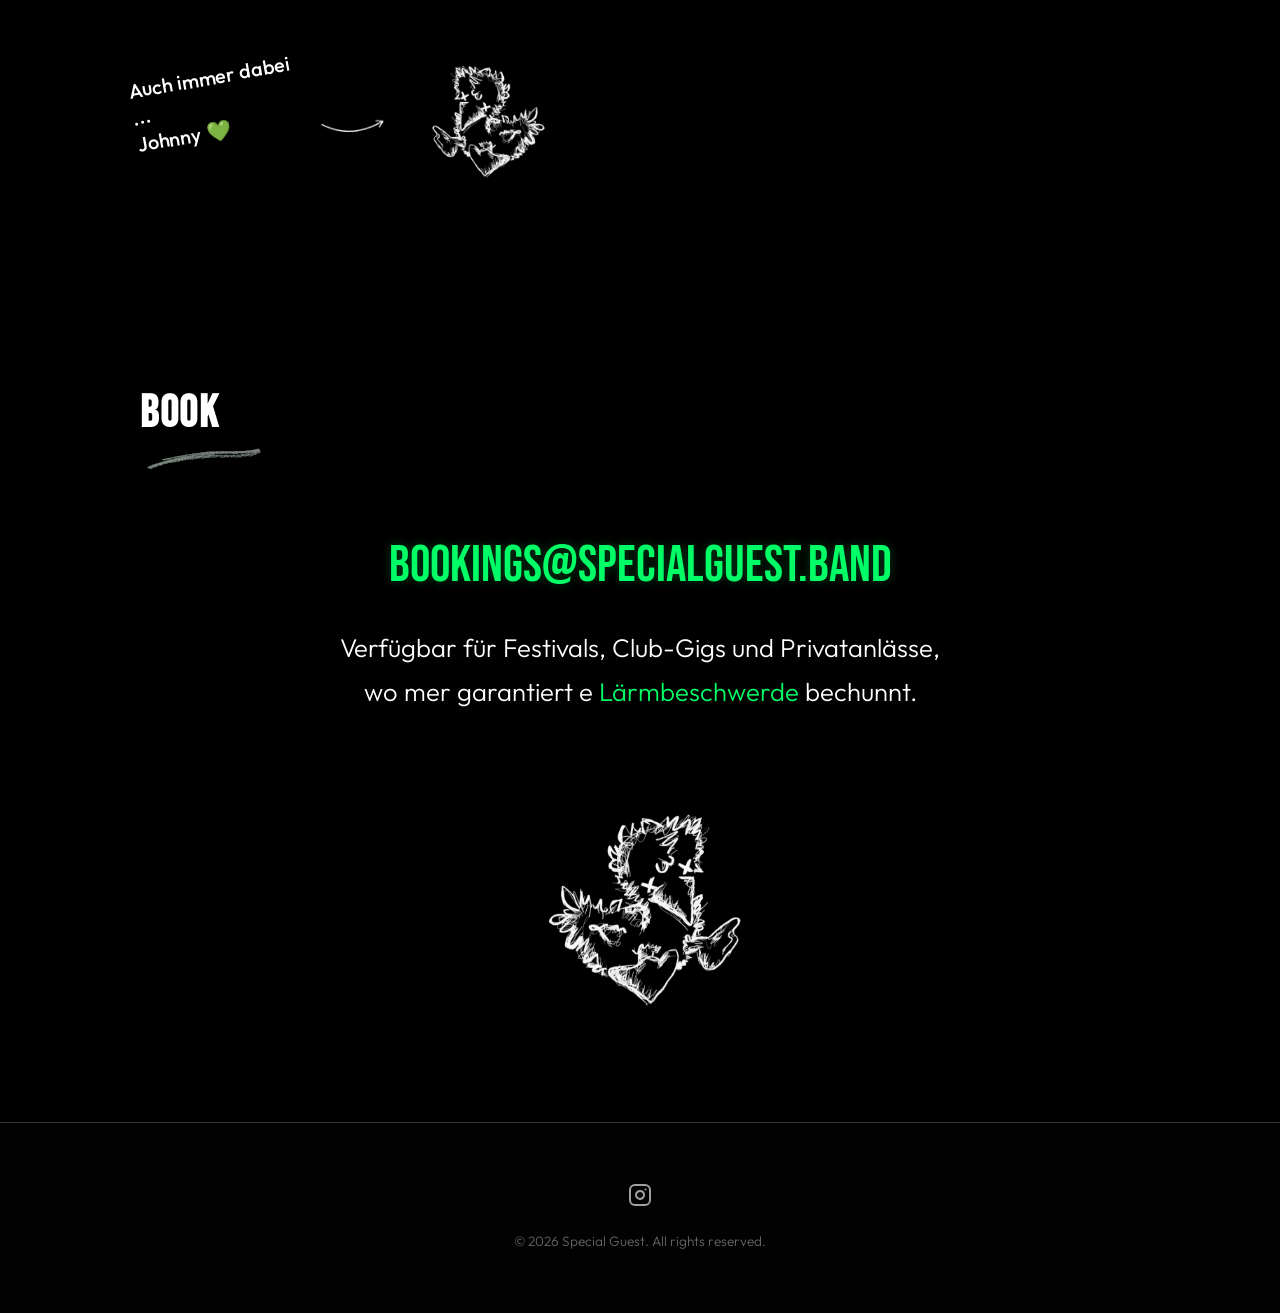
==== commit 0ab06b0e: "Use SRF studio photo as thumbnail for the punkt CH audio card 16:9 on both layouts so mobile shows t" ====
--- a/docs/index.html
+++ b/docs/index.html
@@ -172,6 +172,11 @@
                   </span>
                 </span>
               </div>
+
+              <span class="hero-photo-credit radio-credit">
+                <span data-lang="de">Foto: SRF</span>
+                <span data-lang="en">Photo: SRF</span>
+              </span>
 
               <a href="#" target="_blank" rel="noopener" class="video-play-btn-link" id="radio-session-link" aria-label="SRF 3 punkt CH Livesession">
                 <div class="play-btn-icon">
--- a/docs/index.css
+++ b/docs/index.css
@@ -243,7 +243,18 @@
 
 /* SRF 3 punkt CH radio session card: same look as the video card, own photo */
 .video-thumbnail-wrapper.radio-card-thumbnail {
-  background-image: url('assets/band_photo.jpg');
+  background-image: url('assets/srf3_punktch_session.jpg');
+}
+
+/* 16:9 like the photo, so mobile doesn't crop the band off the sides */
+.video-card.radio-card {
+  aspect-ratio: 16 / 9;
+  position: relative;
+  overflow: hidden;
+}
+
+.hero-photo-credit.radio-credit {
+  z-index: 3;
 }
 
 .video-play-btn-link {
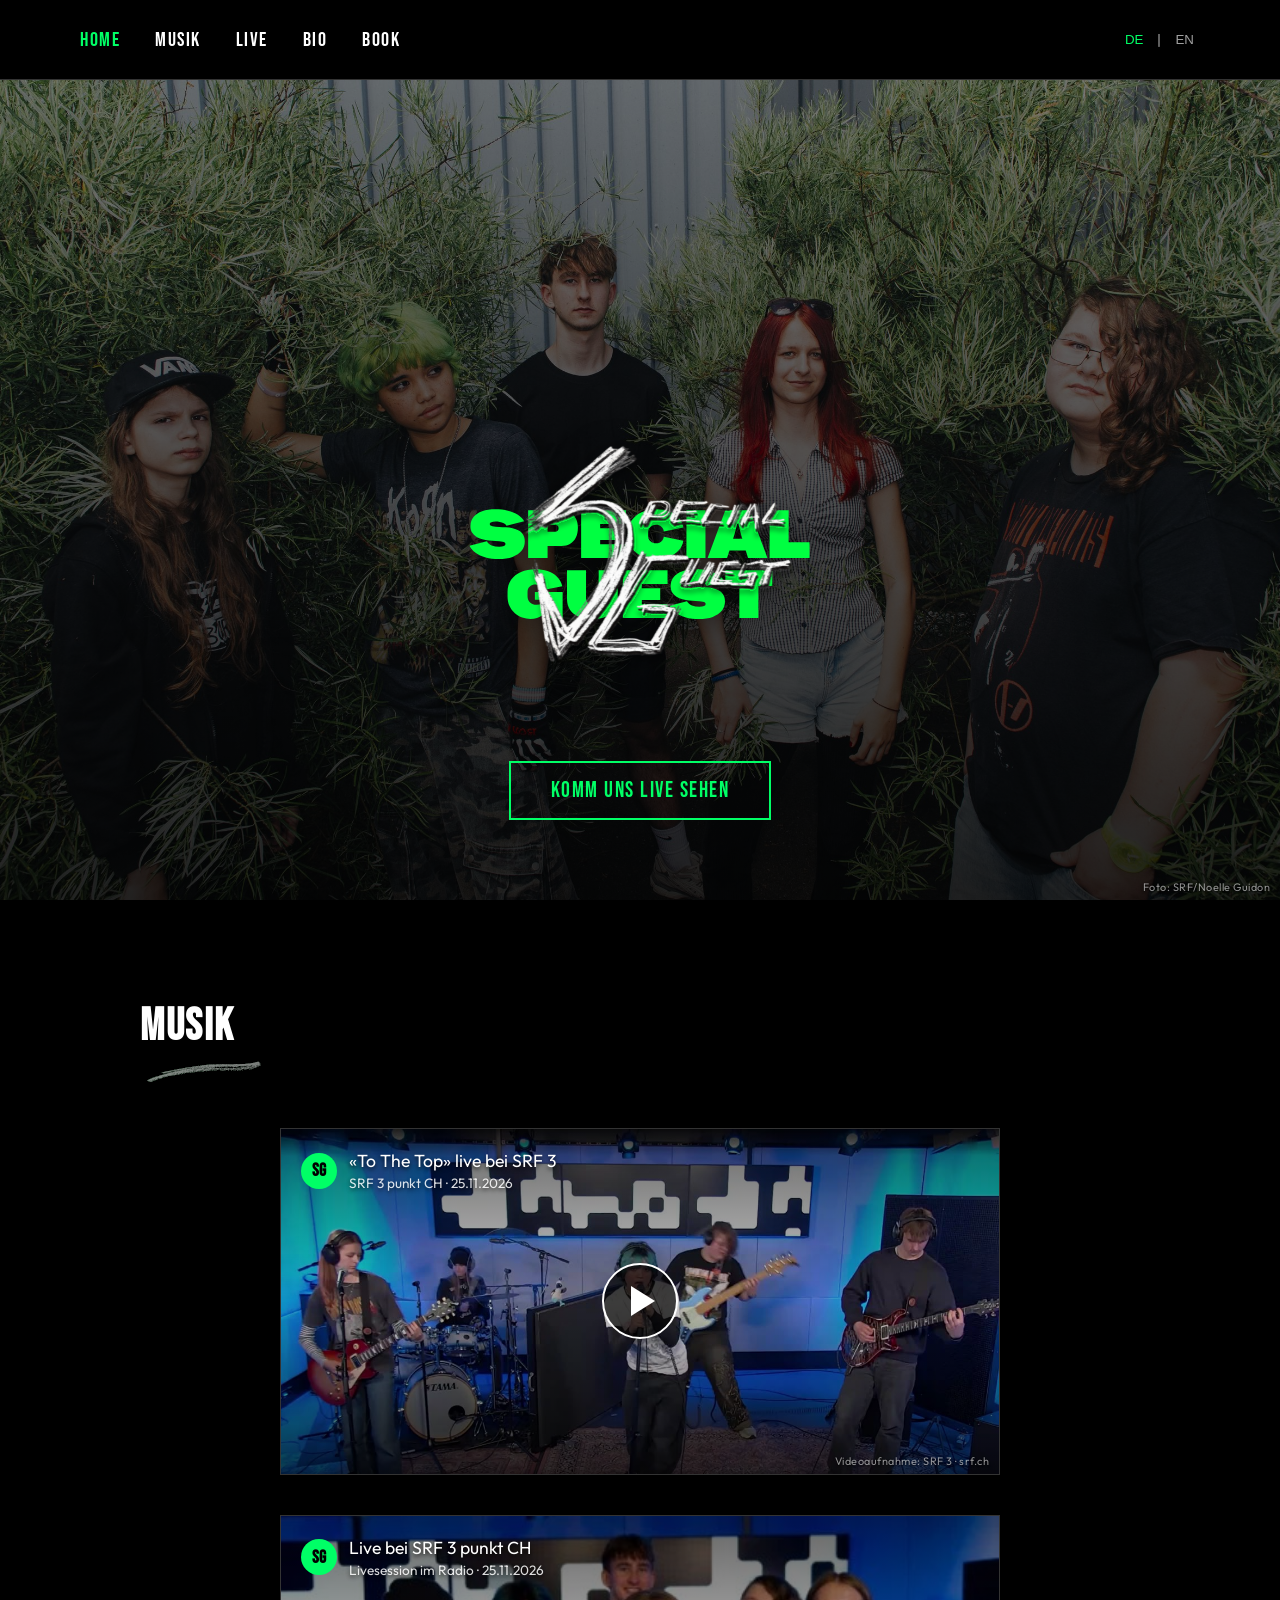
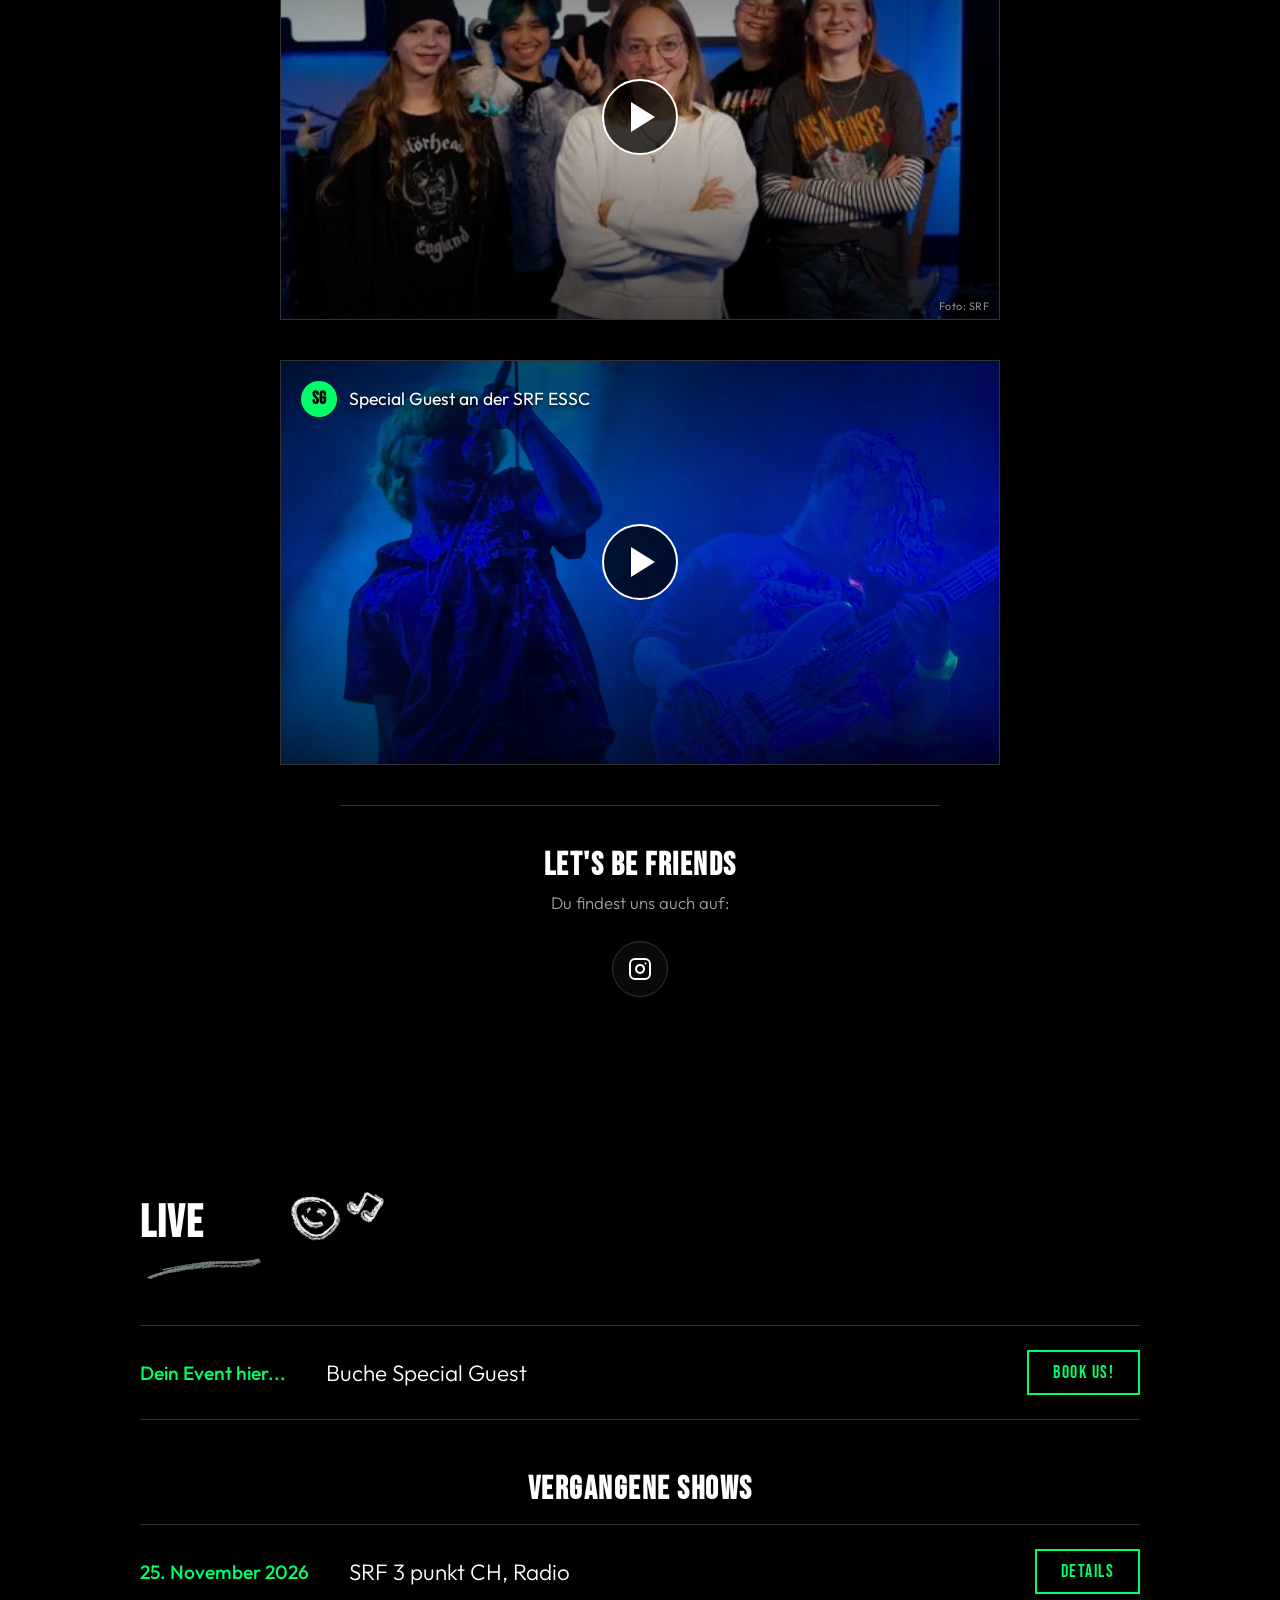
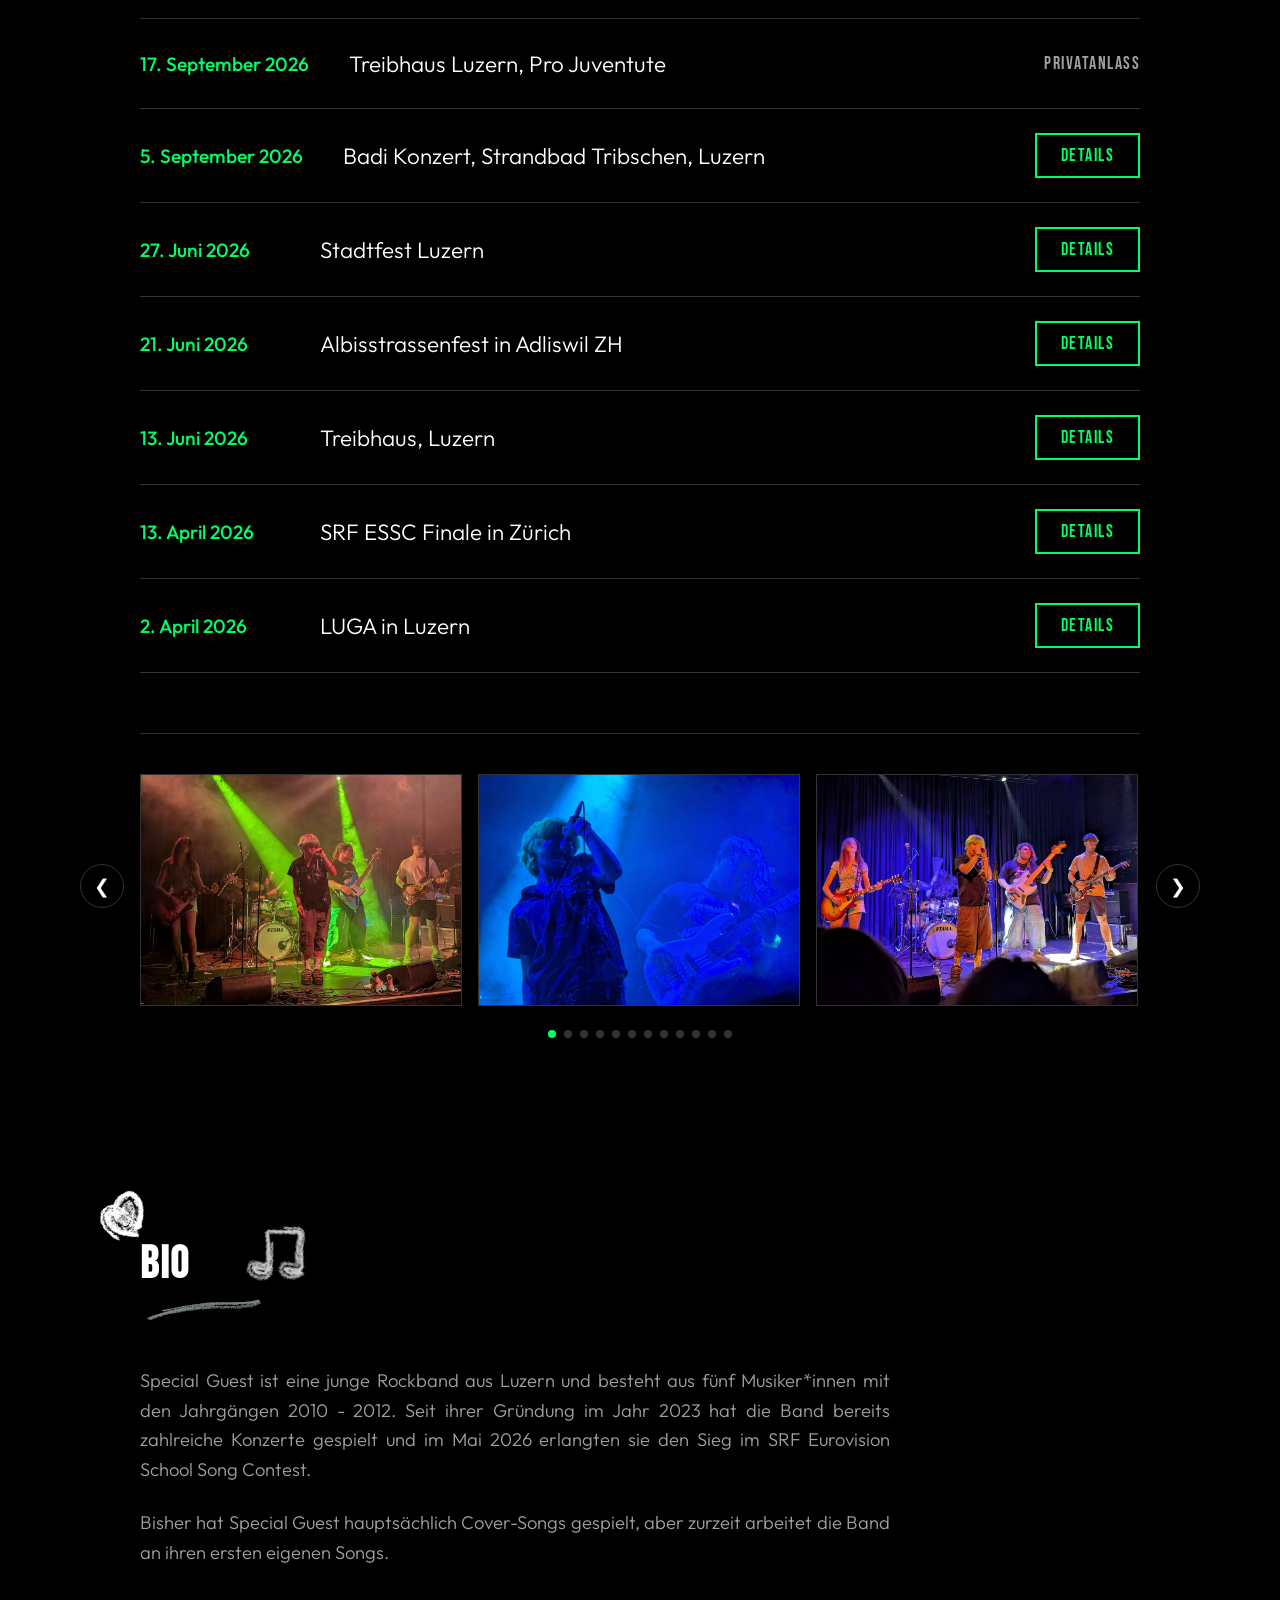
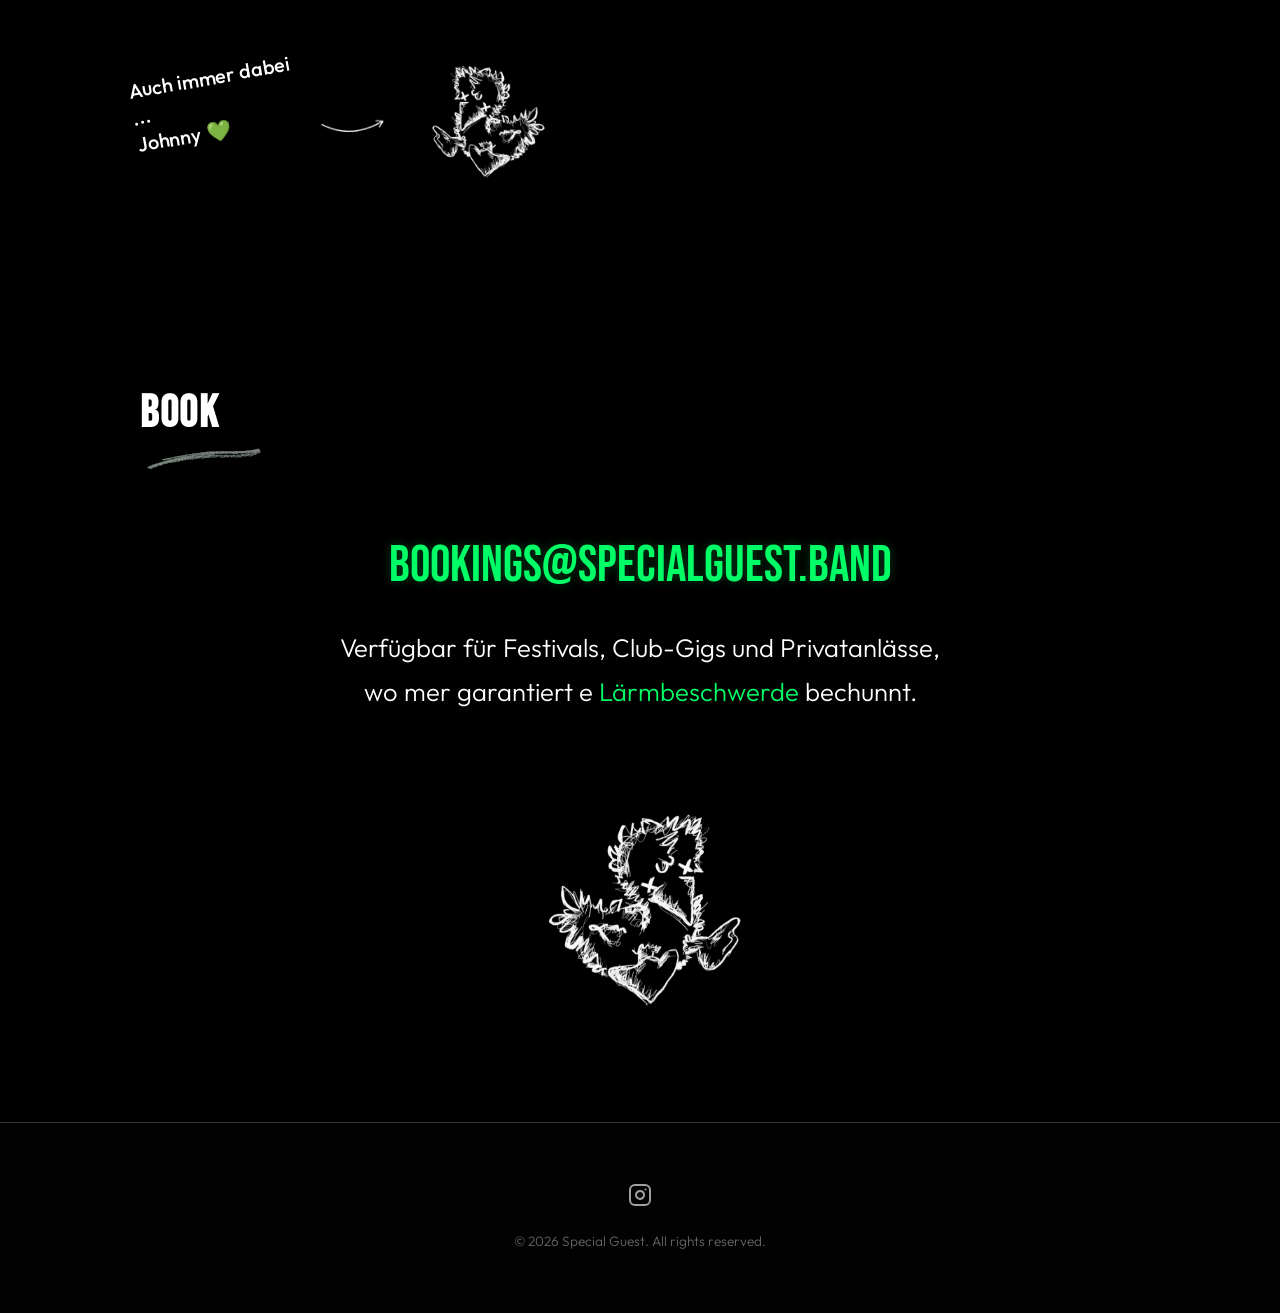
==== commit f32e3830: "Music page: band name on video title, logo end card, new card order - «To The Top» video: 'SPECIAL G" ====
--- a/docs/index.html
+++ b/docs/index.html
@@ -99,6 +99,70 @@
             <img src="assets/brush_underline.png" alt="" class="brush-underline">
           </div>
 
+          <!-- SRF 3 PUNKT CH LIVE VIDEO CARD ("To The Top", 25.11.2026). Plays inline; see initSessionVideo() in index.js -->
+          <div class="video-card session-video-card" id="session-video-card">
+            <video class="session-video" id="session-video" preload="none" playsinline
+                   poster="assets/srf3_to_the_top_poster.jpg">
+              <source src="assets/srf3_to_the_top.mp4" type="video/mp4">
+            </video>
+            <!-- Source credit, same style as the hero photo credit; stays visible while playing -->
+            <span class="hero-photo-credit video-credit">
+              <span data-lang="de">Videoaufnahme: SRF 3 · srf.ch</span>
+              <span data-lang="en">Video recording: SRF 3 · srf.ch</span>
+            </span>
+            <div class="video-thumbnail-wrapper session-video-overlay" id="session-video-overlay">
+              <div class="video-gradient-overlay"></div>
+
+              <div class="video-header-info">
+                <div class="band-avatar">SG</div>
+                <span class="video-title">
+                  <span data-lang="de">«To The Top» live bei SRF 3</span>
+                  <span data-lang="en">«To The Top» live on SRF 3</span>
+                  <span class="video-subtitle">
+                    <span data-lang="de">SRF 3 punkt CH · 25.11.2026</span>
+                    <span data-lang="en">SRF 3 punkt CH · 25 Nov 2026</span>
+                  </span>
+                </span>
+              </div>
+
+              <button type="button" class="video-play-btn-link session-play-btn" id="session-video-play" aria-label="Play video">
+                <div class="play-btn-icon">
+                  <div class="play-triangle"></div>
+                </div>
+              </button>
+            </div>
+          </div>
+
+          <!-- SRF 3 PUNKT CH RADIO SESSION CARD (link set from radioSessionLink in content_data.json) -->
+          <div class="video-card radio-card">
+            <div class="video-thumbnail-wrapper radio-card-thumbnail">
+              <div class="video-gradient-overlay"></div>
+
+              <div class="video-header-info">
+                <div class="band-avatar">SG</div>
+                <span class="video-title">
+                  <span data-lang="de">Live bei SRF 3 punkt CH</span>
+                  <span data-lang="en">Live on SRF 3 punkt CH</span>
+                  <span class="video-subtitle">
+                    <span data-lang="de">Livesession im Radio · 25.11.2026</span>
+                    <span data-lang="en">Radio live session · 25 Nov 2026</span>
+                  </span>
+                </span>
+              </div>
+
+              <span class="hero-photo-credit radio-credit">
+                <span data-lang="de">Foto: SRF</span>
+                <span data-lang="en">Photo: SRF</span>
+              </span>
+
+              <a href="#" target="_blank" rel="noopener" class="video-play-btn-link" id="radio-session-link" aria-label="SRF 3 punkt CH Livesession">
+                <div class="play-btn-icon">
+                  <div class="play-triangle"></div>
+                </div>
+              </a>
+            </div>
+          </div>
+
           <!-- YOUTUBE PLAYER CARD -->
           <div class="video-card">
             <div class="video-thumbnail-wrapper" id="video-card-thumbnail">
@@ -115,70 +179,6 @@
               
               <!-- Custom Play Button Link -->
               <a href="#" target="_blank" rel="noopener" class="video-play-btn-link" id="youtube-play-link">
-                <div class="play-btn-icon">
-                  <div class="play-triangle"></div>
-                </div>
-              </a>
-            </div>
-          </div>
-
-          <!-- SRF 3 PUNKT CH LIVE VIDEO CARD ("To The Top", 25.11.2026). Plays inline; see initSessionVideo() in index.js -->
-          <div class="video-card session-video-card" id="session-video-card">
-            <video class="session-video" id="session-video" preload="none" playsinline
-                   poster="assets/srf3_to_the_top_poster.jpg">
-              <source src="assets/srf3_to_the_top.mp4" type="video/mp4">
-            </video>
-            <!-- Source credit, same style as the hero photo credit; stays visible while playing -->
-            <span class="hero-photo-credit video-credit">
-              <span data-lang="de">Videoaufnahme: SRF 3 · srf.ch</span>
-              <span data-lang="en">Video recording: SRF 3 · srf.ch</span>
-            </span>
-            <div class="video-thumbnail-wrapper session-video-overlay" id="session-video-overlay">
-              <div class="video-gradient-overlay"></div>
-
-              <div class="video-header-info">
-                <div class="band-avatar">SG</div>
-                <span class="video-title">
-                  <span data-lang="de">«To The Top» live bei SRF 3</span>
-                  <span data-lang="en">«To The Top» live on SRF 3</span>
-                  <span class="video-subtitle">
-                    <span data-lang="de">SRF 3 punkt CH · 25.11.2026</span>
-                    <span data-lang="en">SRF 3 punkt CH · 25 Nov 2026</span>
-                  </span>
-                </span>
-              </div>
-
-              <button type="button" class="video-play-btn-link session-play-btn" id="session-video-play" aria-label="Play video">
-                <div class="play-btn-icon">
-                  <div class="play-triangle"></div>
-                </div>
-              </button>
-            </div>
-          </div>
-
-          <!-- SRF 3 PUNKT CH RADIO SESSION CARD (link set from radioSessionLink in content_data.json) -->
-          <div class="video-card radio-card">
-            <div class="video-thumbnail-wrapper radio-card-thumbnail">
-              <div class="video-gradient-overlay"></div>
-
-              <div class="video-header-info">
-                <div class="band-avatar">SG</div>
-                <span class="video-title">
-                  <span data-lang="de">Live bei SRF 3 punkt CH</span>
-                  <span data-lang="en">Live on SRF 3 punkt CH</span>
-                  <span class="video-subtitle">
-                    <span data-lang="de">Livesession im Radio · 25.11.2026</span>
-                    <span data-lang="en">Radio live session · 25 Nov 2026</span>
-                  </span>
-                </span>
-              </div>
-
-              <span class="hero-photo-credit radio-credit">
-                <span data-lang="de">Foto: SRF</span>
-                <span data-lang="en">Photo: SRF</span>
-              </span>
-
-              <a href="#" target="_blank" rel="noopener" class="video-play-btn-link" id="radio-session-link" aria-label="SRF 3 punkt CH Livesession">
                 <div class="play-btn-icon">
                   <div class="play-triangle"></div>
                 </div>
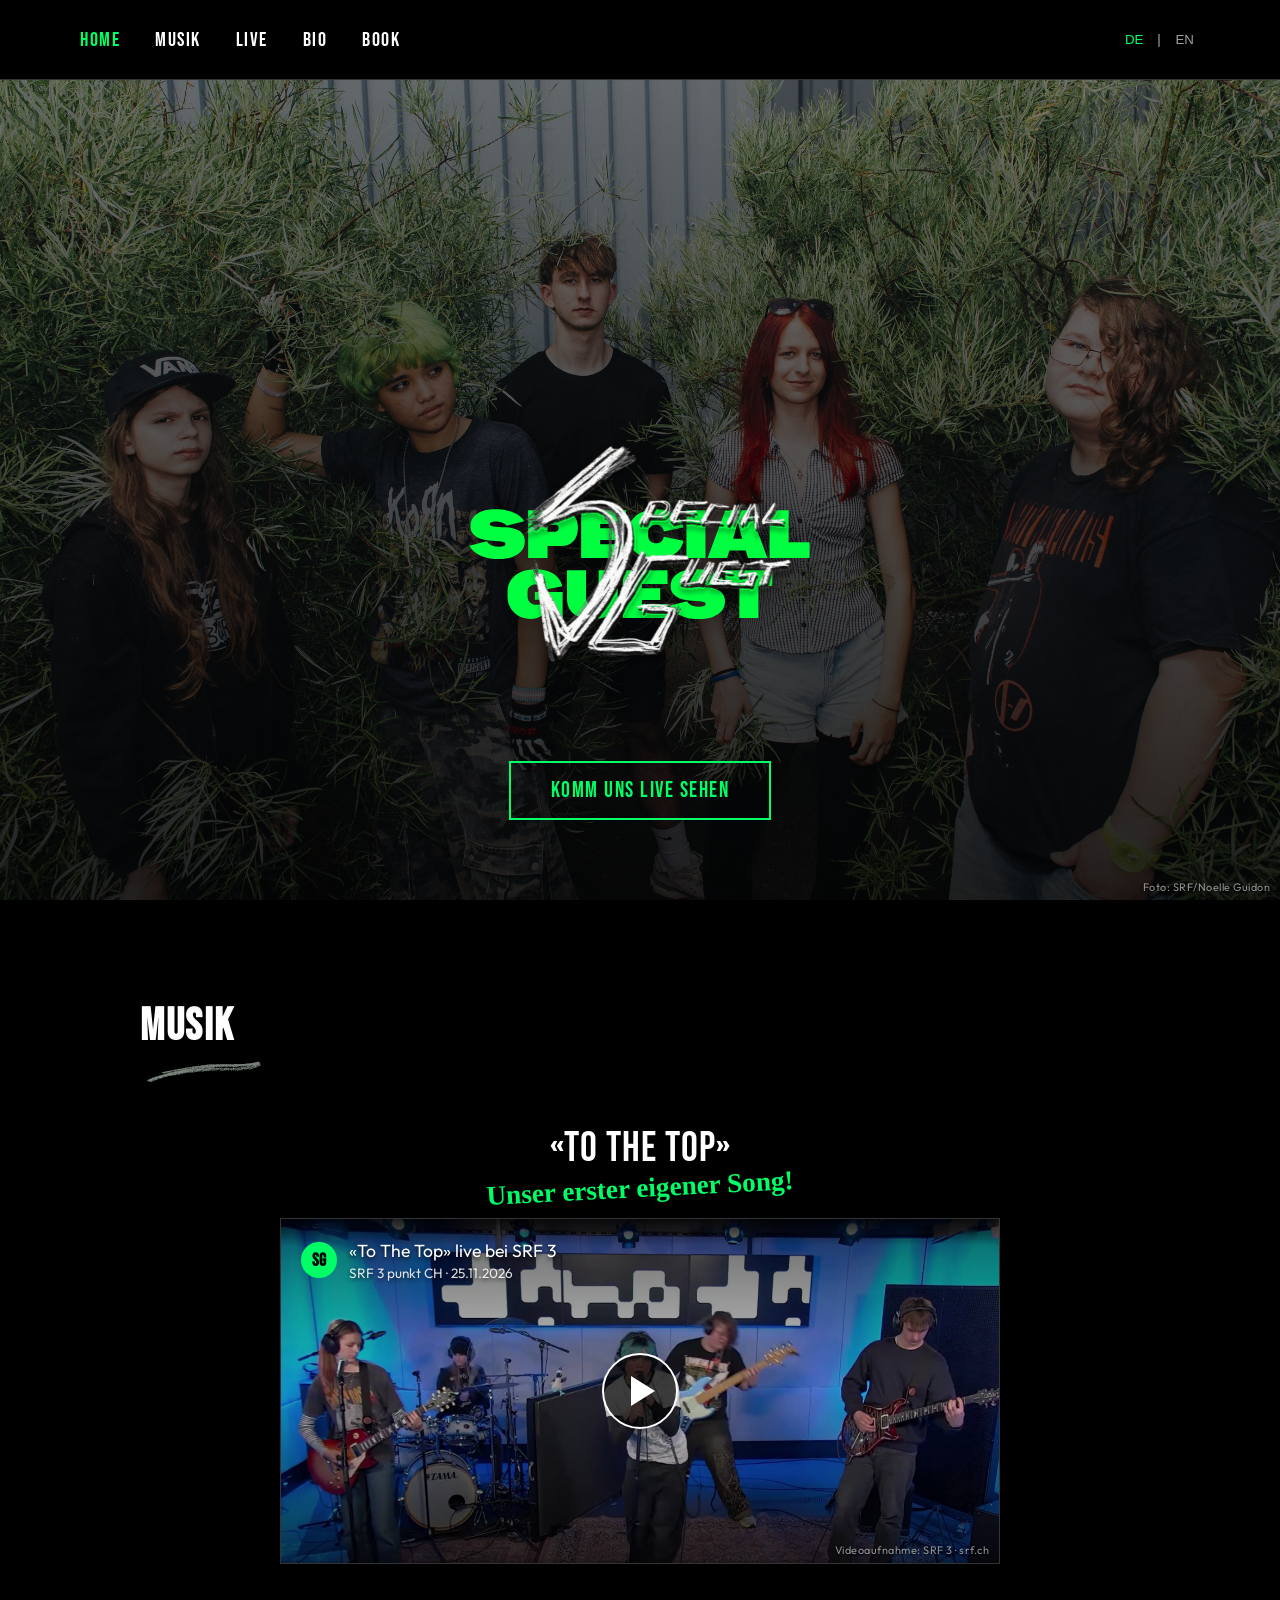
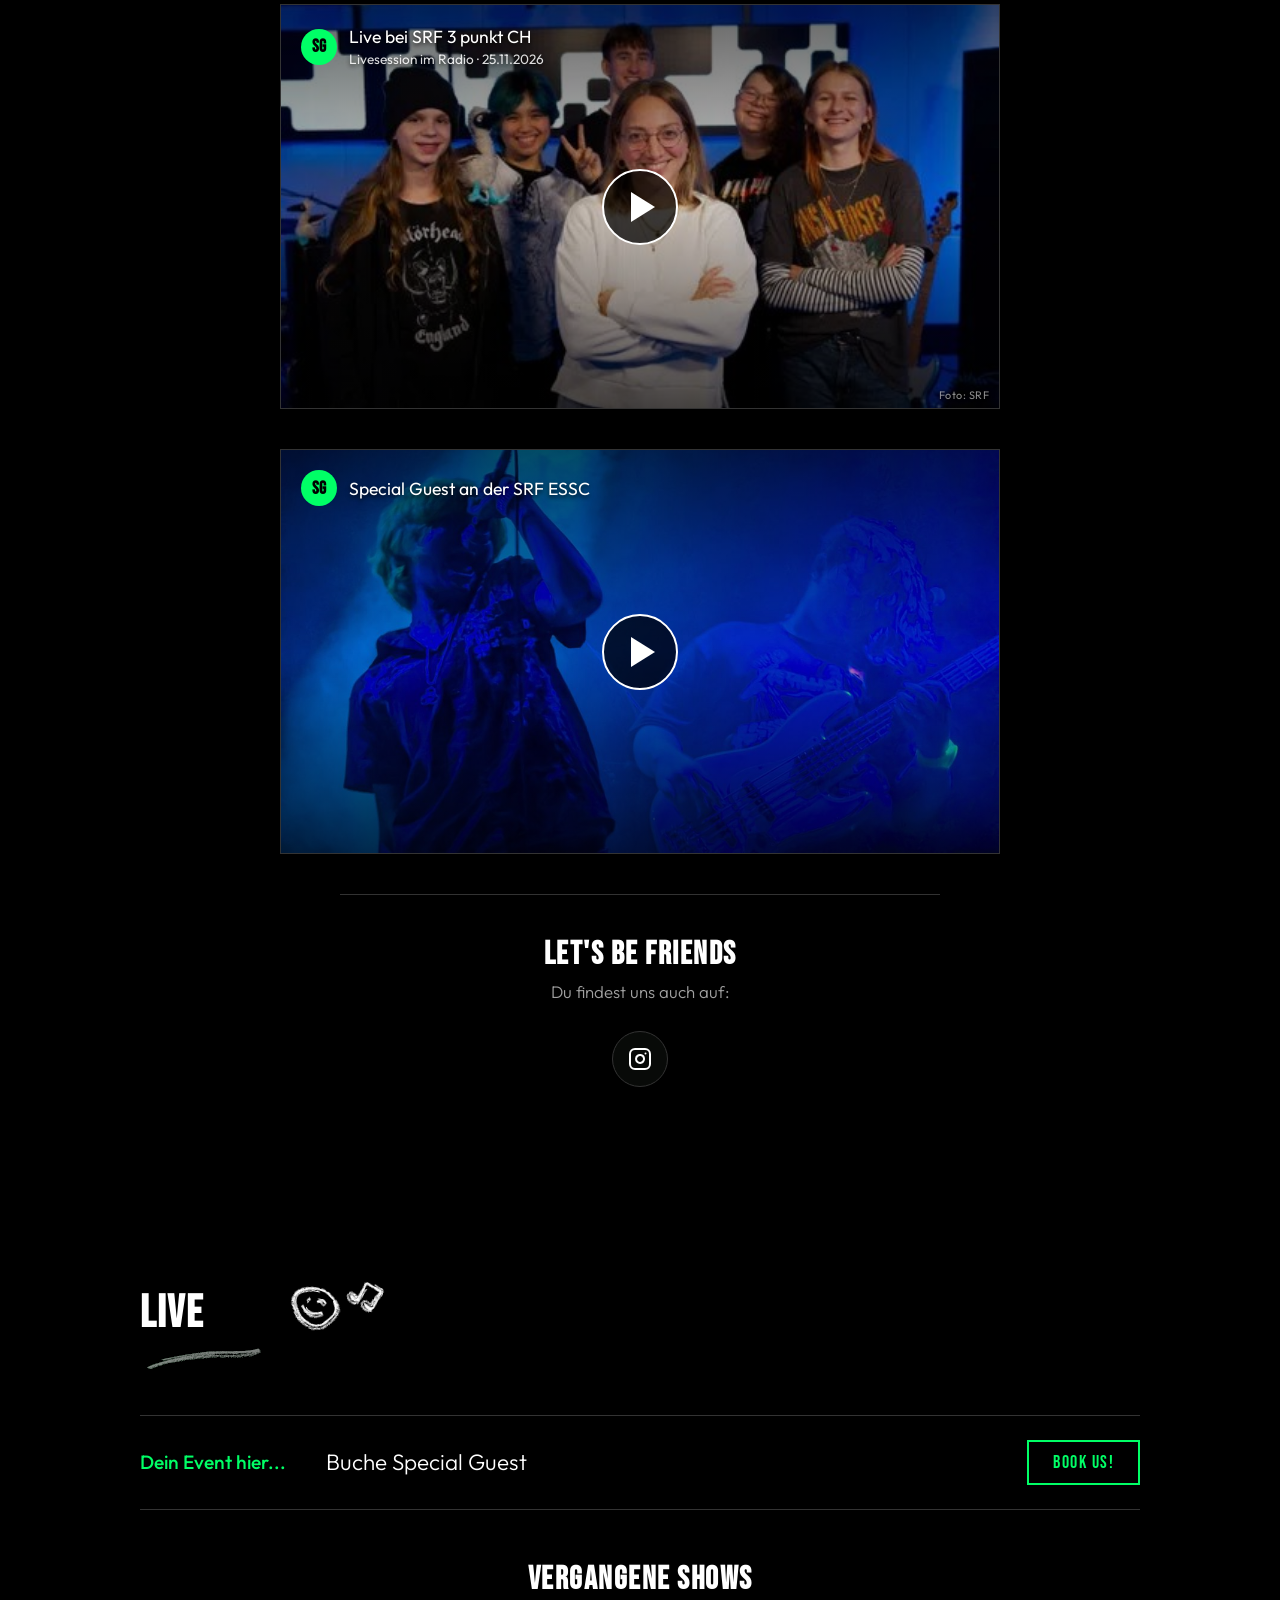
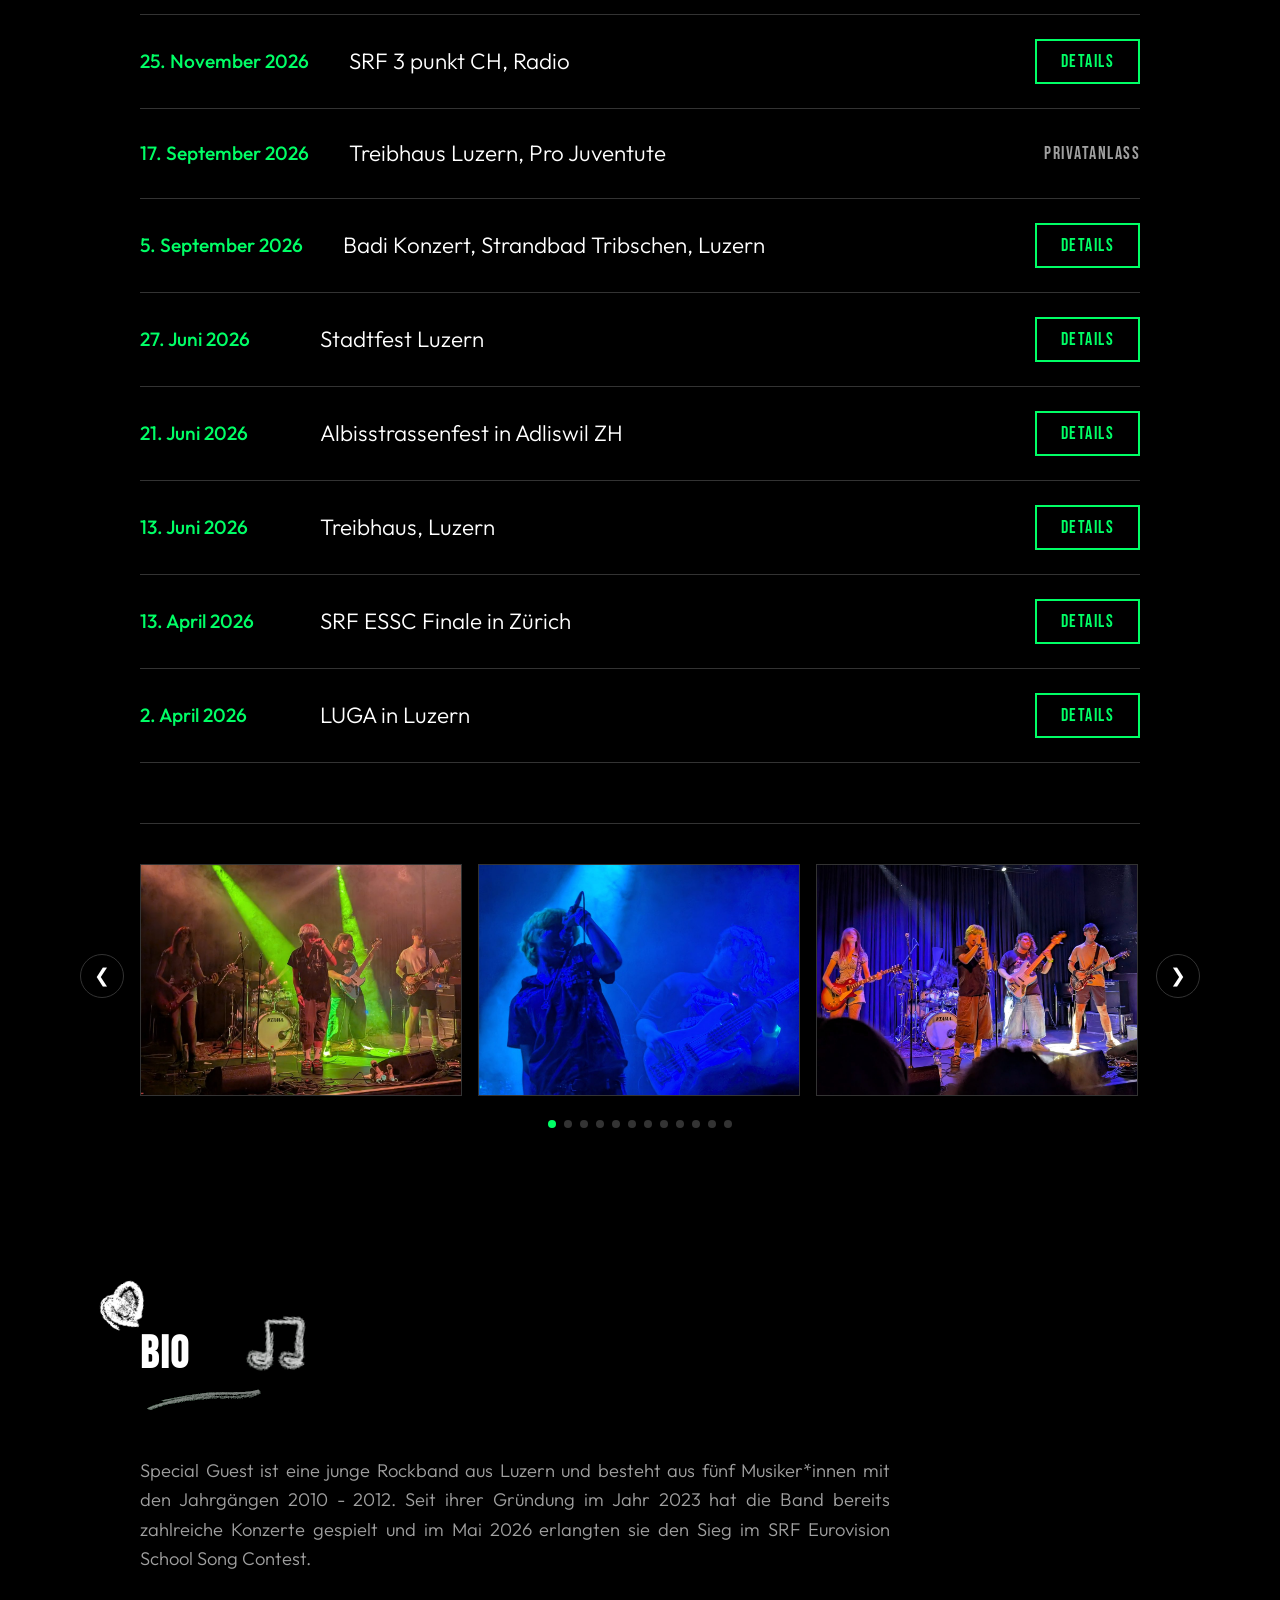
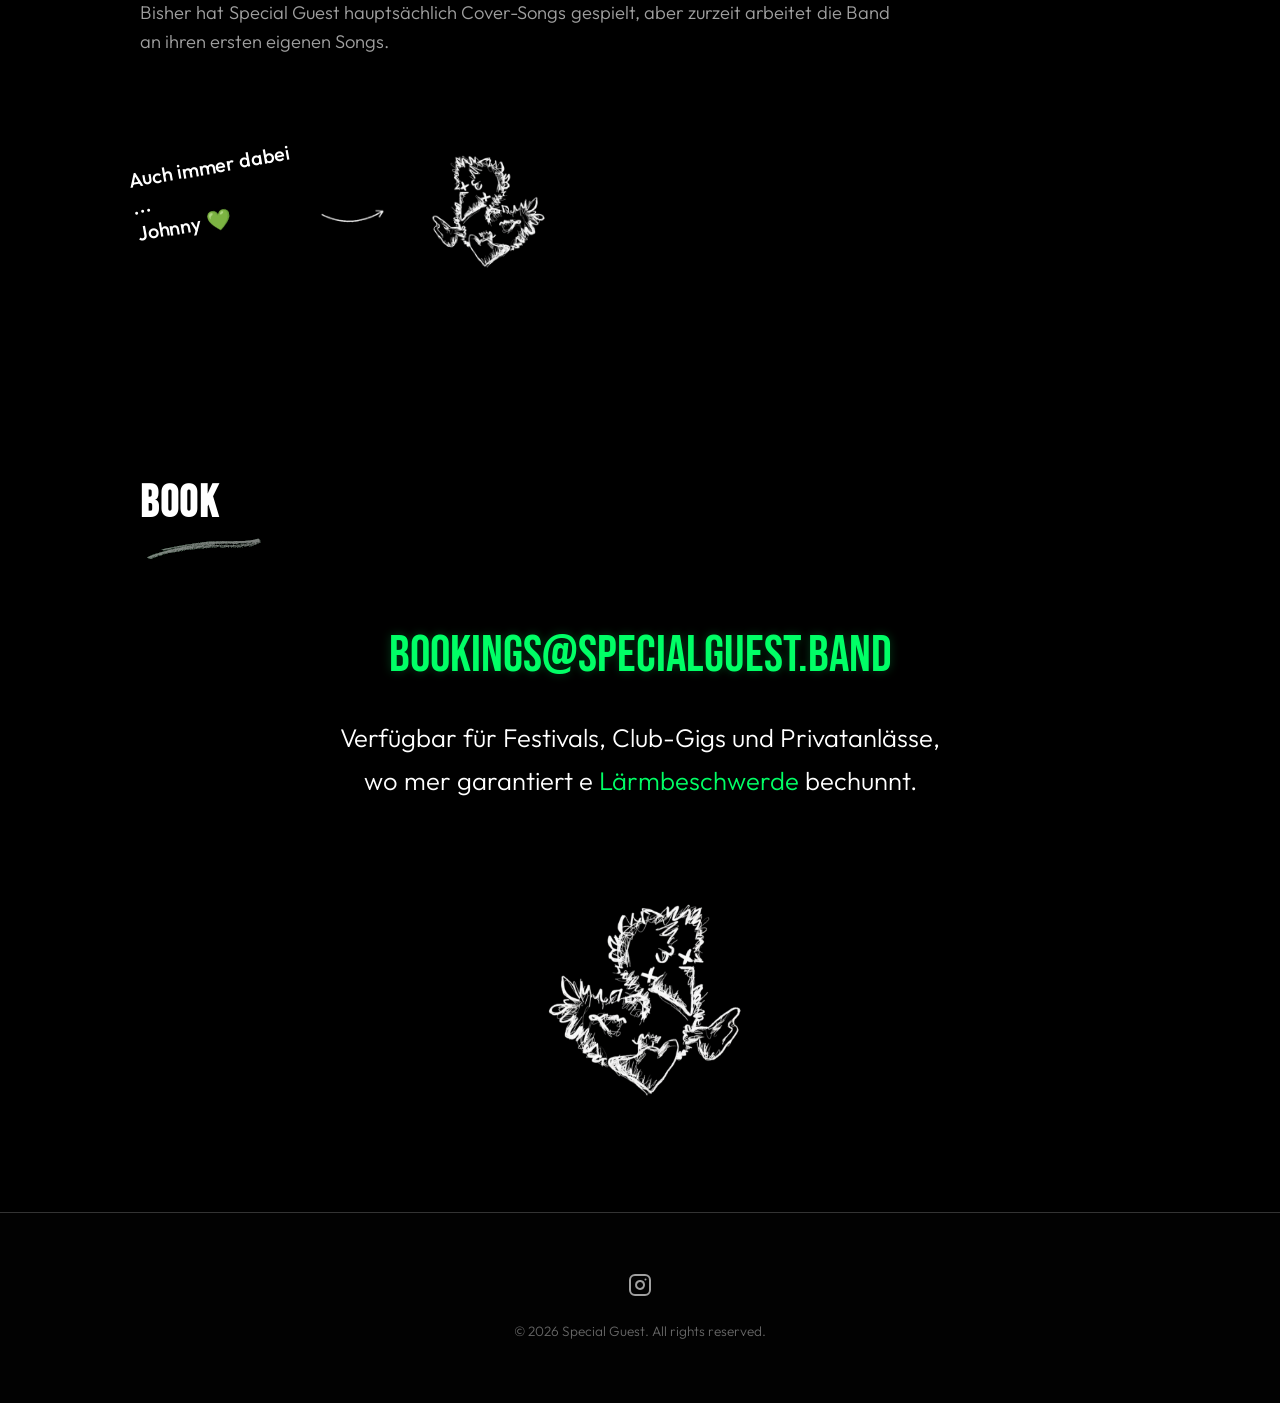
==== commit 2f2862c1: "Music page: «To The Top» subheader with handwritten note Display-font song title with 'Unser erster " ====
--- a/docs/index.html
+++ b/docs/index.html
@@ -97,6 +97,15 @@
               <span data-lang="en">Music</span>
             </h2>
             <img src="assets/brush_underline.png" alt="" class="brush-underline">
+          </div>
+
+          <!-- SUBHEADER FOR THE FIRST ORIGINAL SONG -->
+          <div class="song-head">
+            <h3 class="song-head-title">«To The Top»</h3>
+            <p class="song-head-note">
+              <span data-lang="de">Unser erster eigener Song!</span>
+              <span data-lang="en">Our first original song!</span>
+            </p>
           </div>
 
           <!-- SRF 3 PUNKT CH LIVE VIDEO CARD ("To The Top", 25.11.2026). Plays inline; see initSessionVideo() in index.js -->
--- a/docs/index.css
+++ b/docs/index.css
@@ -194,6 +194,34 @@
   margin-top: 2px;
 }
 
+/* Subheader above the «To The Top» video: display-font title + handwritten note */
+.song-head {
+  width: 100%;
+  max-width: 720px;
+  margin: 0 auto 14px;
+  text-align: center;
+}
+
+.song-head-title {
+  font-family: var(--font-display);
+  font-weight: 400;
+  font-size: 2.6rem;
+  letter-spacing: 1px;
+  line-height: 1;
+  color: var(--color-text-primary);
+  margin: 0;
+}
+
+.song-head-note {
+  font-family: var(--font-handwritten);
+  font-weight: 700;
+  font-size: 1.7rem;
+  line-height: 1.1;
+  color: var(--color-accent);
+  margin: 4px 0 0;
+  transform: rotate(-3deg);
+}
+
 /* SRF 3 live video card: inline <video> under the usual card overlay.
    Sized to the video's own shape (1280x616) so nothing is letterboxed. */
 .video-card.session-video-card {
@@ -1192,6 +1220,19 @@
     aspect-ratio: 1/1; /* Square player to match mobile screenshot */
     border: 1px solid var(--color-border);
   }
+
+  /* «To The Top» subheader */
+  .song-head {
+    margin: 10px auto 4px;
+  }
+
+  .song-head-title {
+    font-size: 2.1rem;
+  }
+
+  .song-head-note {
+    font-size: 1.45rem;
+  }
   
   .video-thumbnail-wrapper {
     background-image: url('assets/treibhaus_alle4.jpg');
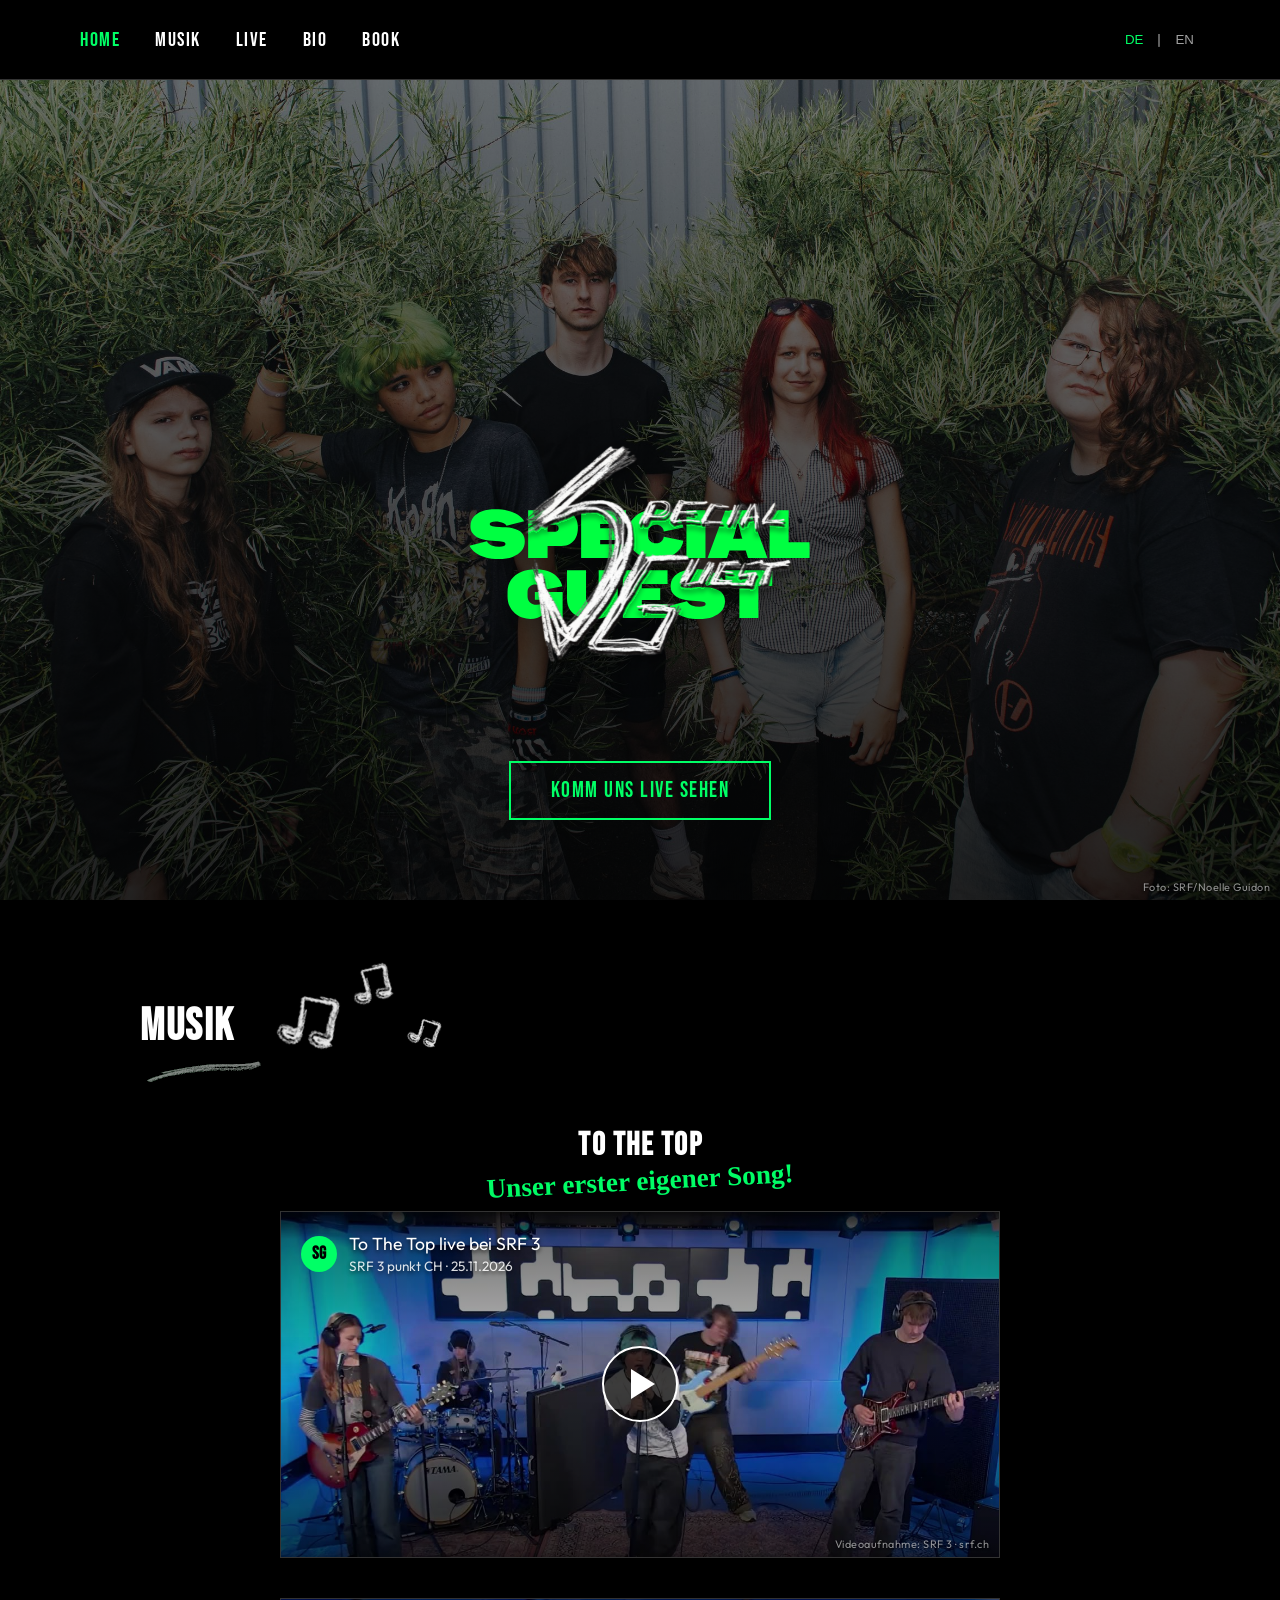
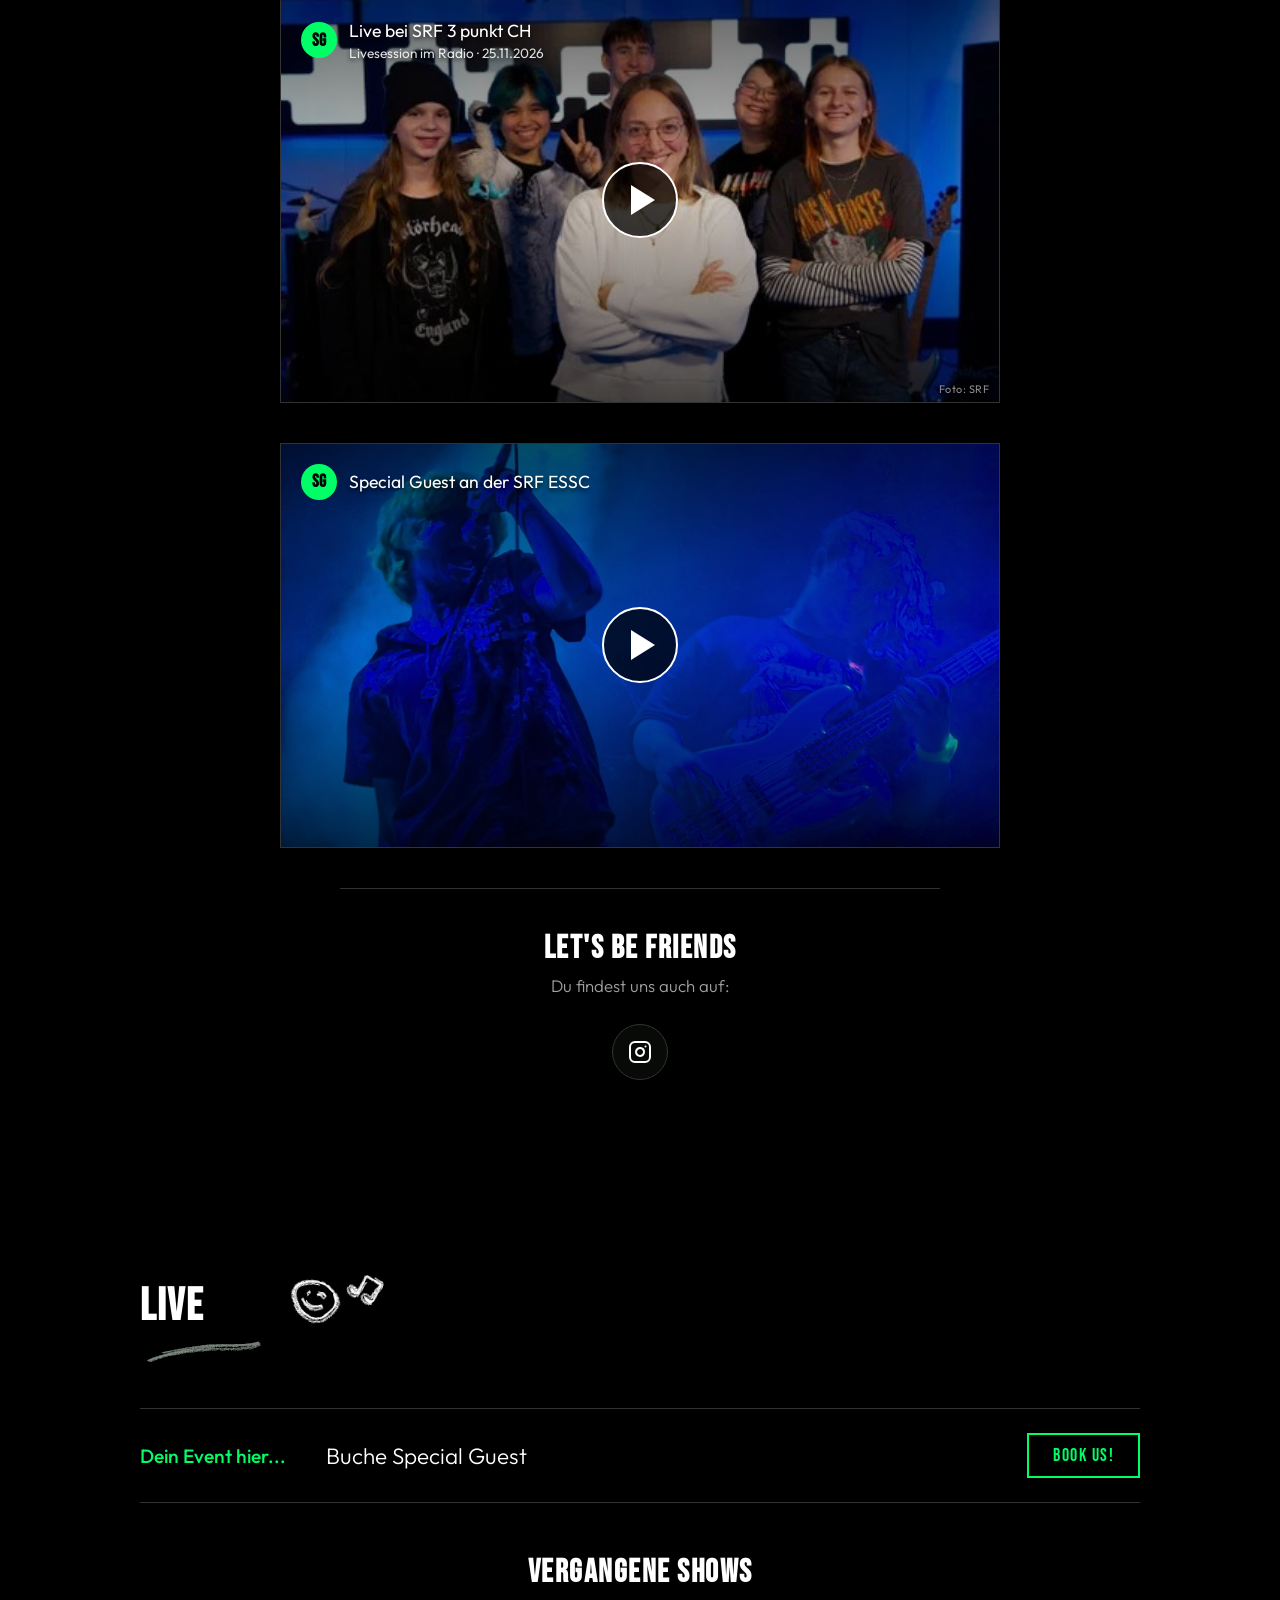
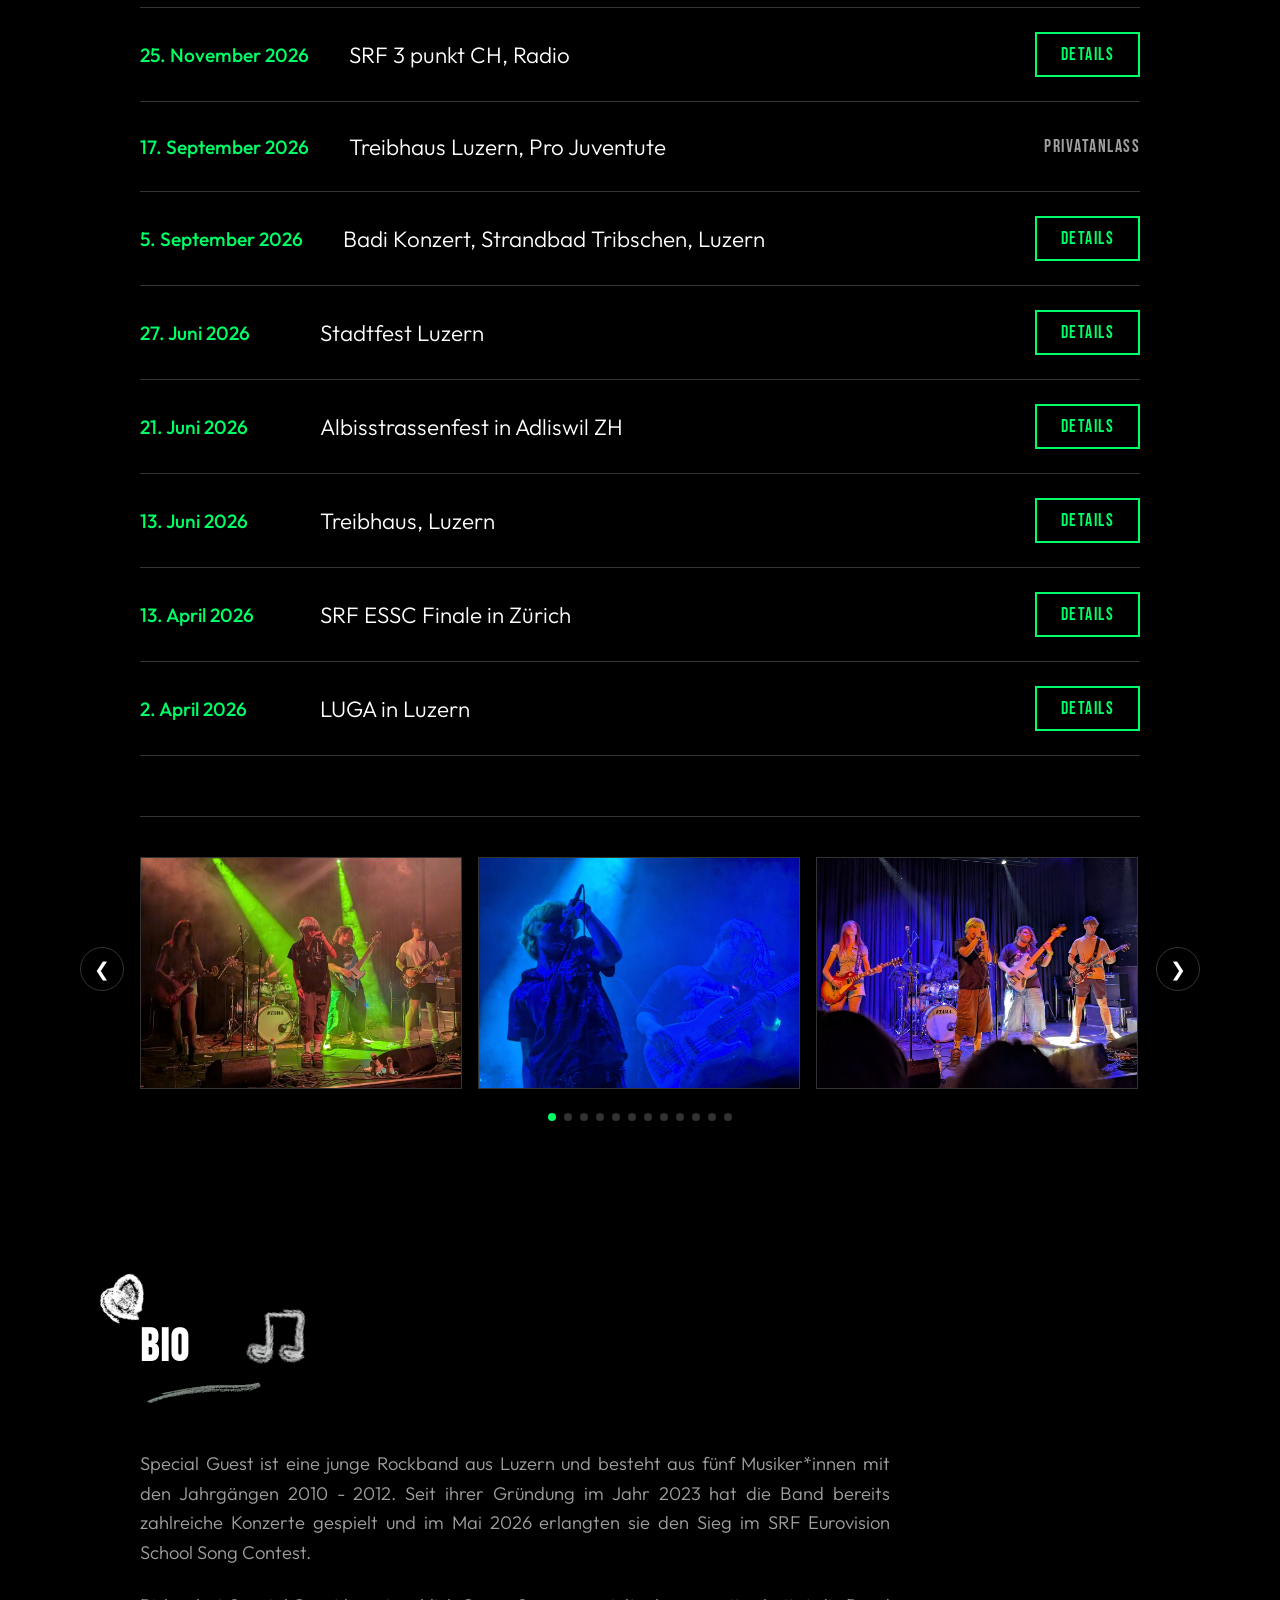
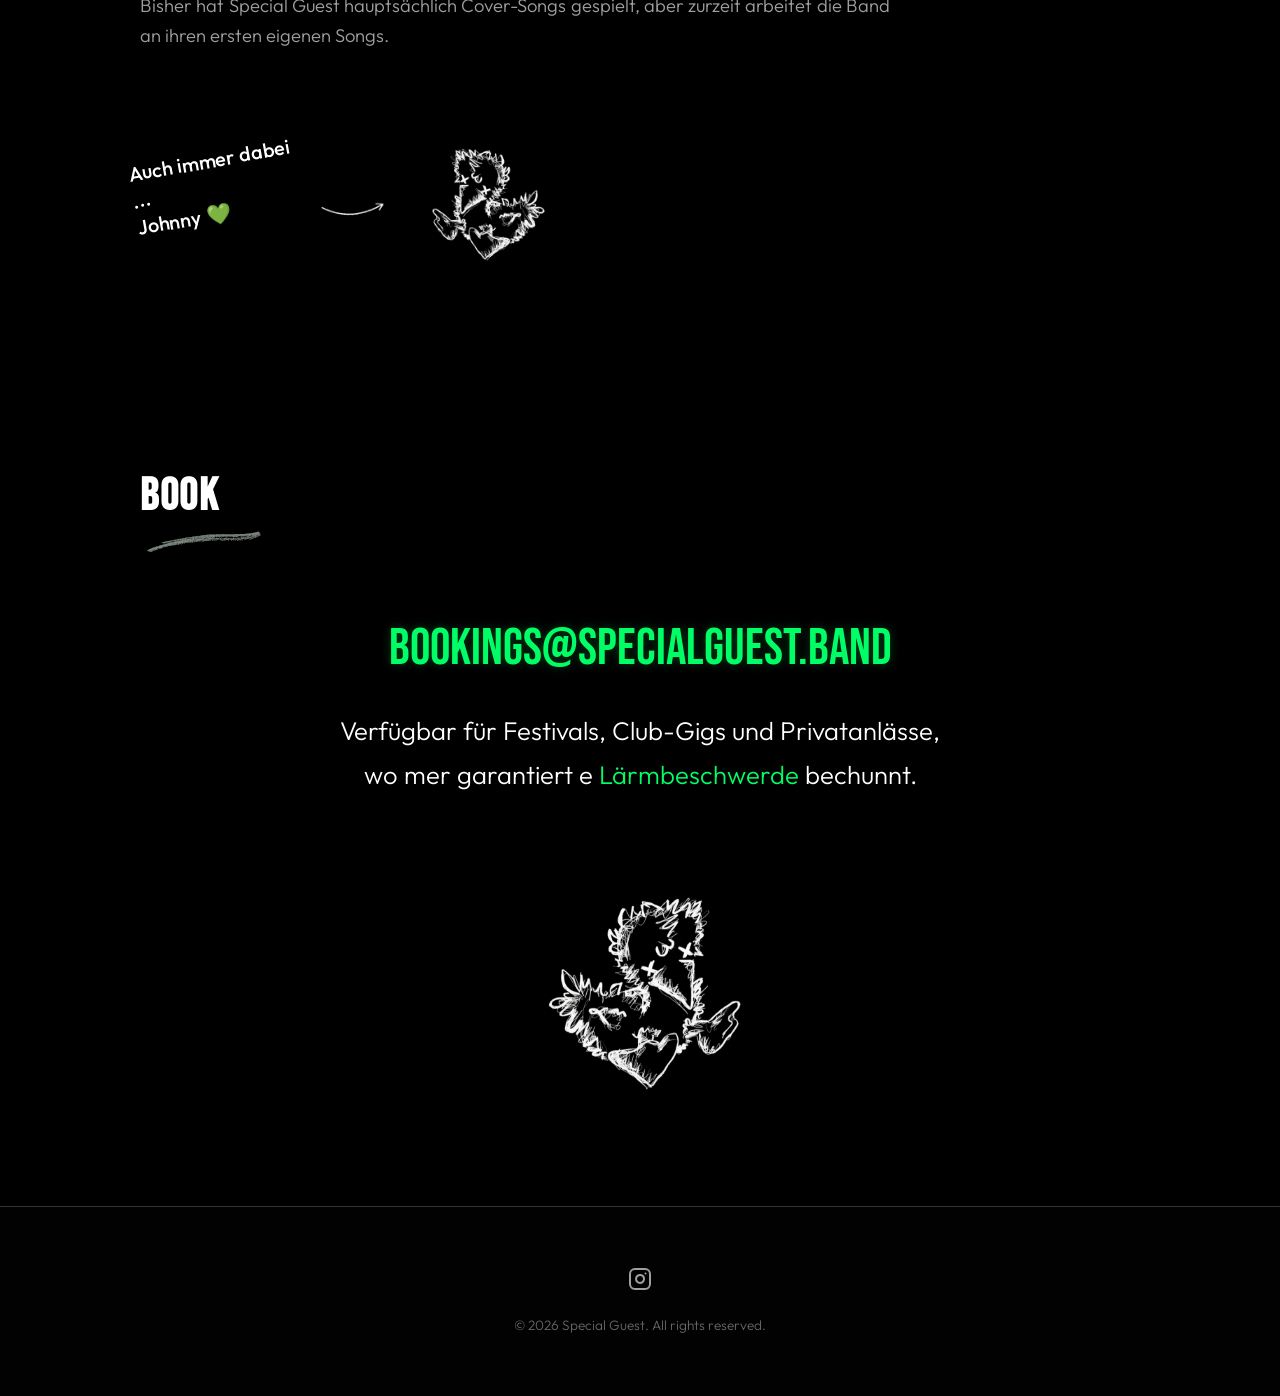
==== commit 3b47117e: "Music section: hand-drawn notes by the heading, no quote marks on song name - Three chalk-style note" ====
--- a/docs/index.html
+++ b/docs/index.html
@@ -97,11 +97,15 @@
               <span data-lang="en">Music</span>
             </h2>
             <img src="assets/brush_underline.png" alt="" class="brush-underline">
+            <!-- Hand-drawn notes next to the heading -->
+            <img src="assets/music_note.png" alt="" class="music-note-decor music-note-1">
+            <img src="assets/music_note.png" alt="" class="music-note-decor music-note-2">
+            <img src="assets/music_note.png" alt="" class="music-note-decor music-note-3">
           </div>
 
           <!-- SUBHEADER FOR THE FIRST ORIGINAL SONG -->
           <div class="song-head">
-            <h3 class="song-head-title">«To The Top»</h3>
+            <h3 class="song-head-title">To The Top</h3>
             <p class="song-head-note">
               <span data-lang="de">Unser erster eigener Song!</span>
               <span data-lang="en">Our first original song!</span>
@@ -125,8 +129,8 @@
               <div class="video-header-info">
                 <div class="band-avatar">SG</div>
                 <span class="video-title">
-                  <span data-lang="de">«To The Top» live bei SRF 3</span>
-                  <span data-lang="en">«To The Top» live on SRF 3</span>
+                  <span data-lang="de">To The Top live bei SRF 3</span>
+                  <span data-lang="en">To The Top live on SRF 3</span>
                   <span class="video-subtitle">
                     <span data-lang="de">SRF 3 punkt CH · 25.11.2026</span>
                     <span data-lang="en">SRF 3 punkt CH · 25 Nov 2026</span>
--- a/docs/index.css
+++ b/docs/index.css
@@ -118,6 +118,14 @@
   text-align: left;       /* Left-aligns text inside the header block */
 }
 
+/* Hand-drawn music notes beside the Music heading (sizes/positions per layout below) */
+.music-note-decor {
+  position: absolute;
+  height: auto;
+  pointer-events: none;
+  opacity: 0.9;
+}
+
 .section-title {
   font-size: 2.8rem;
   text-transform: uppercase;
@@ -203,11 +211,13 @@
 }
 
 .song-head-title {
+  /* Same look as the "Let's be friends" heading (.socials-heading) */
   font-family: var(--font-display);
-  font-weight: 400;
-  font-size: 2.6rem;
-  letter-spacing: 1px;
-  line-height: 1;
+  font-weight: 700;
+  font-size: 2rem;
+  letter-spacing: 1.5px;
+  text-transform: uppercase;
+  line-height: 1.1;
   color: var(--color-text-primary);
   margin: 0;
 }
@@ -853,6 +863,10 @@
     transform: rotate(-12deg);
   }
   
+  .music-note-1 { width: 58px; left: calc(100% + 18px); top: -6px;  transform: rotate(10deg); }
+  .music-note-2 { width: 40px; left: calc(100% + 90px); top: -34px; transform: rotate(-14deg); }
+  .music-note-3 { width: 30px; left: calc(100% + 148px); top: 18px; transform: rotate(18deg); }
+
   .bio-note-decor {
     width: 58px;
     height: auto;
@@ -1227,7 +1241,7 @@
   }
 
   .song-head-title {
-    font-size: 2.1rem;
+    font-size: 1.5rem;
   }
 
   .song-head-note {
@@ -1318,6 +1332,10 @@
     transform: rotate(-12deg);
   }
   
+  .music-note-1 { width: 44px; left: calc(100% + 12px); top: -4px;  transform: rotate(10deg); }
+  .music-note-2 { width: 30px; left: calc(100% + 64px); top: -26px; transform: rotate(-14deg); }
+  .music-note-3 { width: 23px; left: calc(100% + 106px); top: 14px; transform: rotate(18deg); }
+
   .bio-note-decor {
     width: 42px;
     position: absolute;
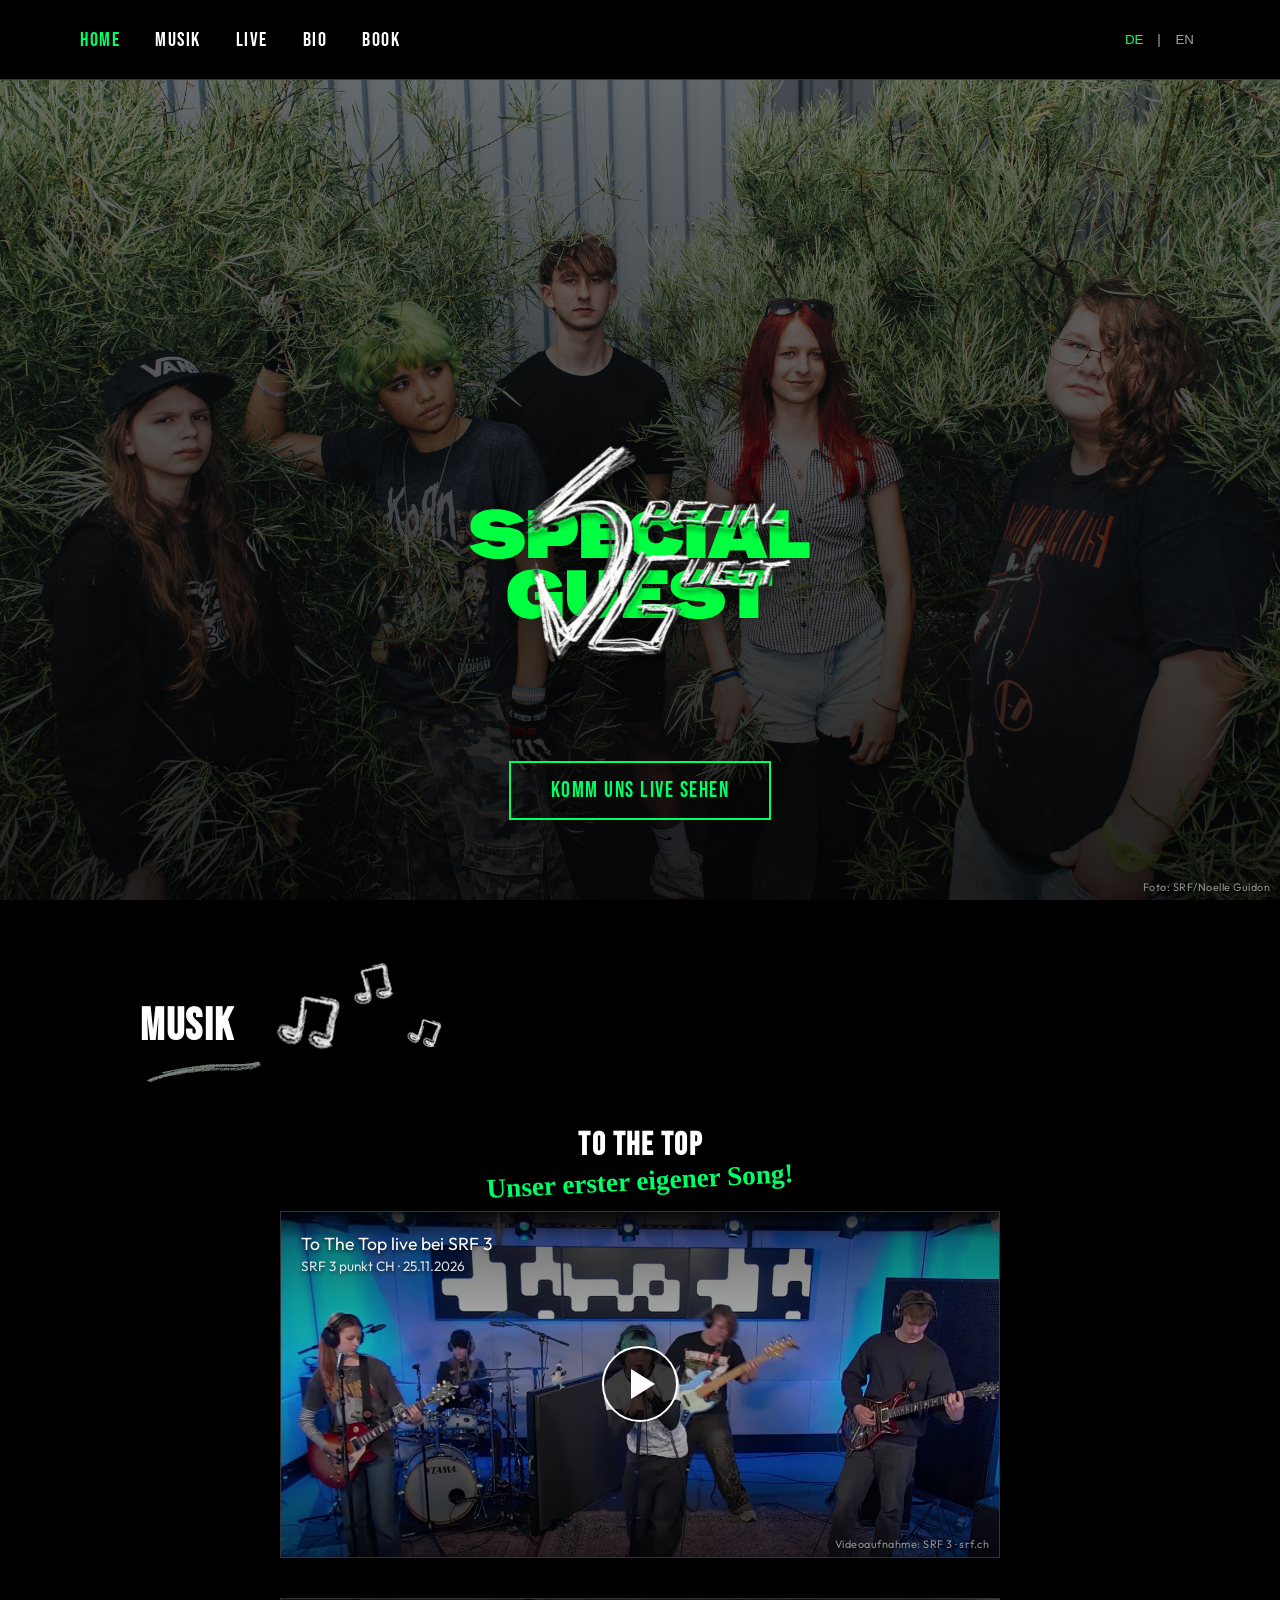
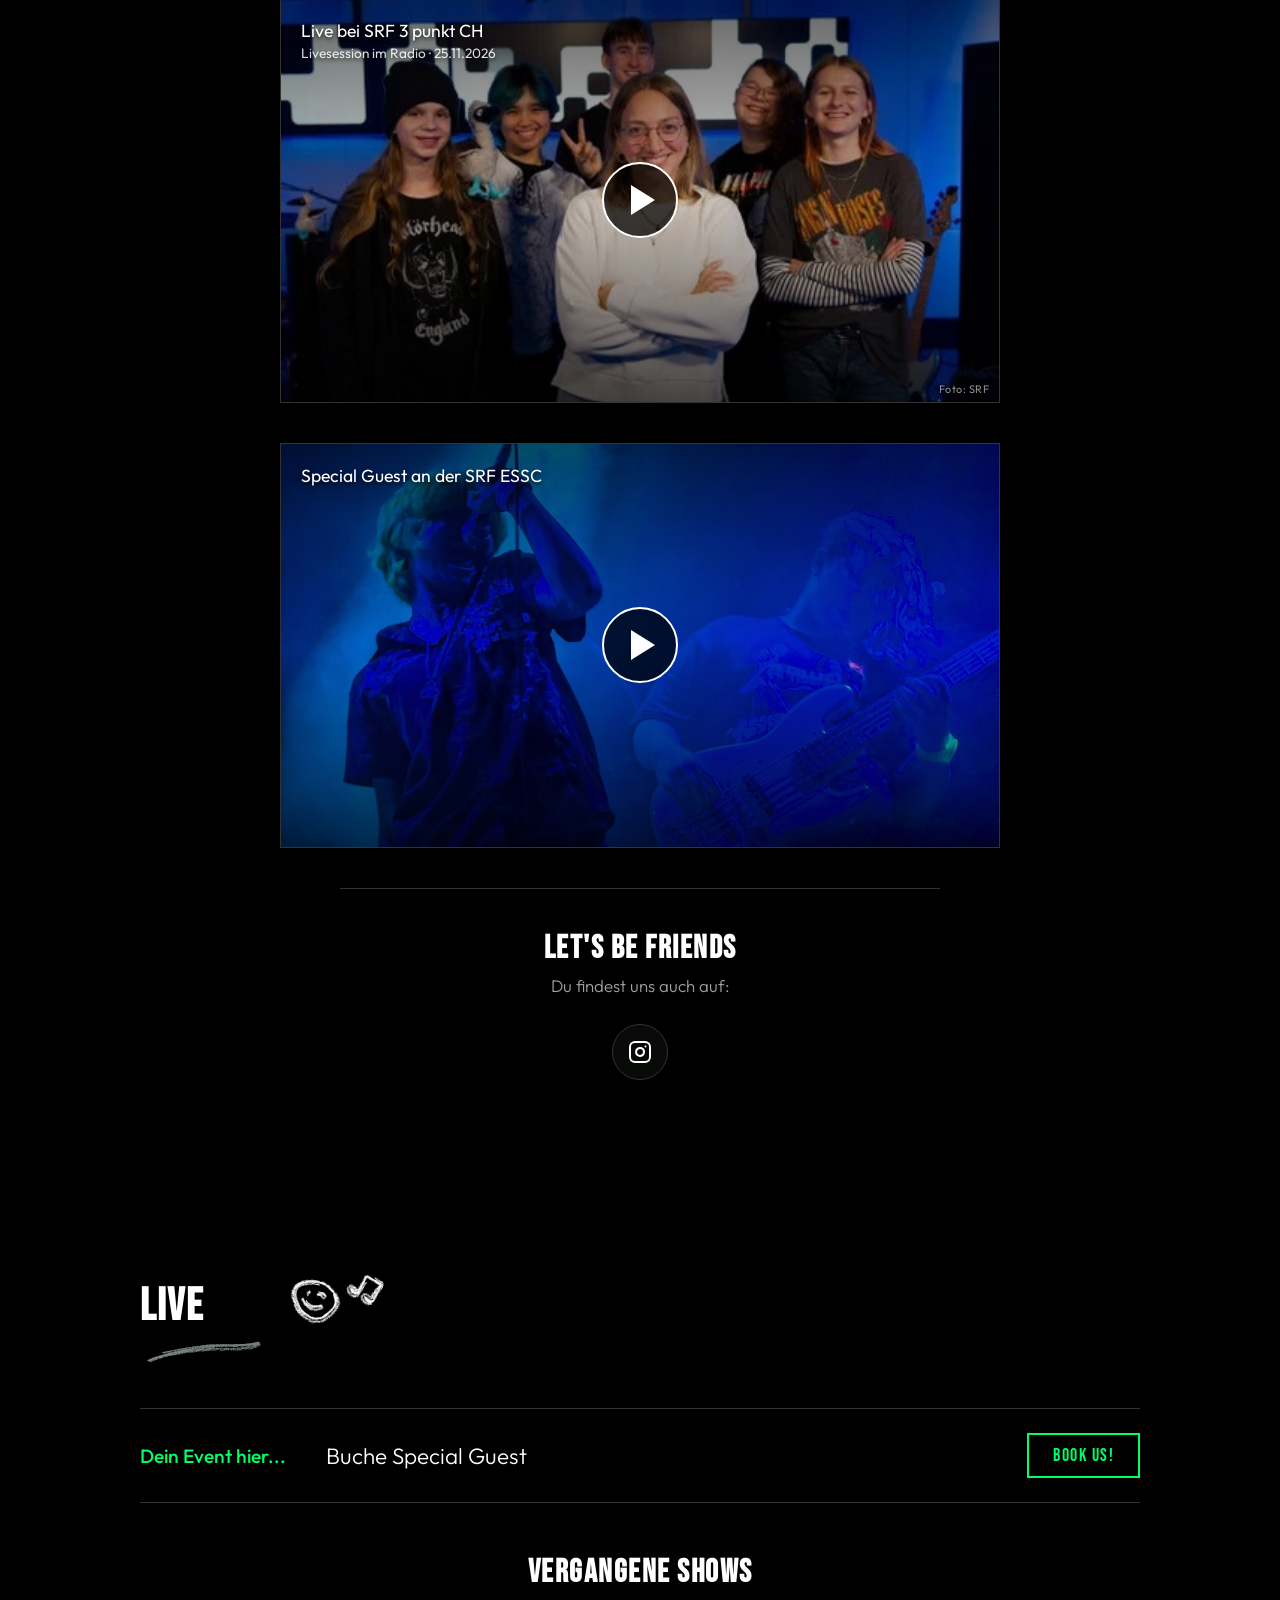
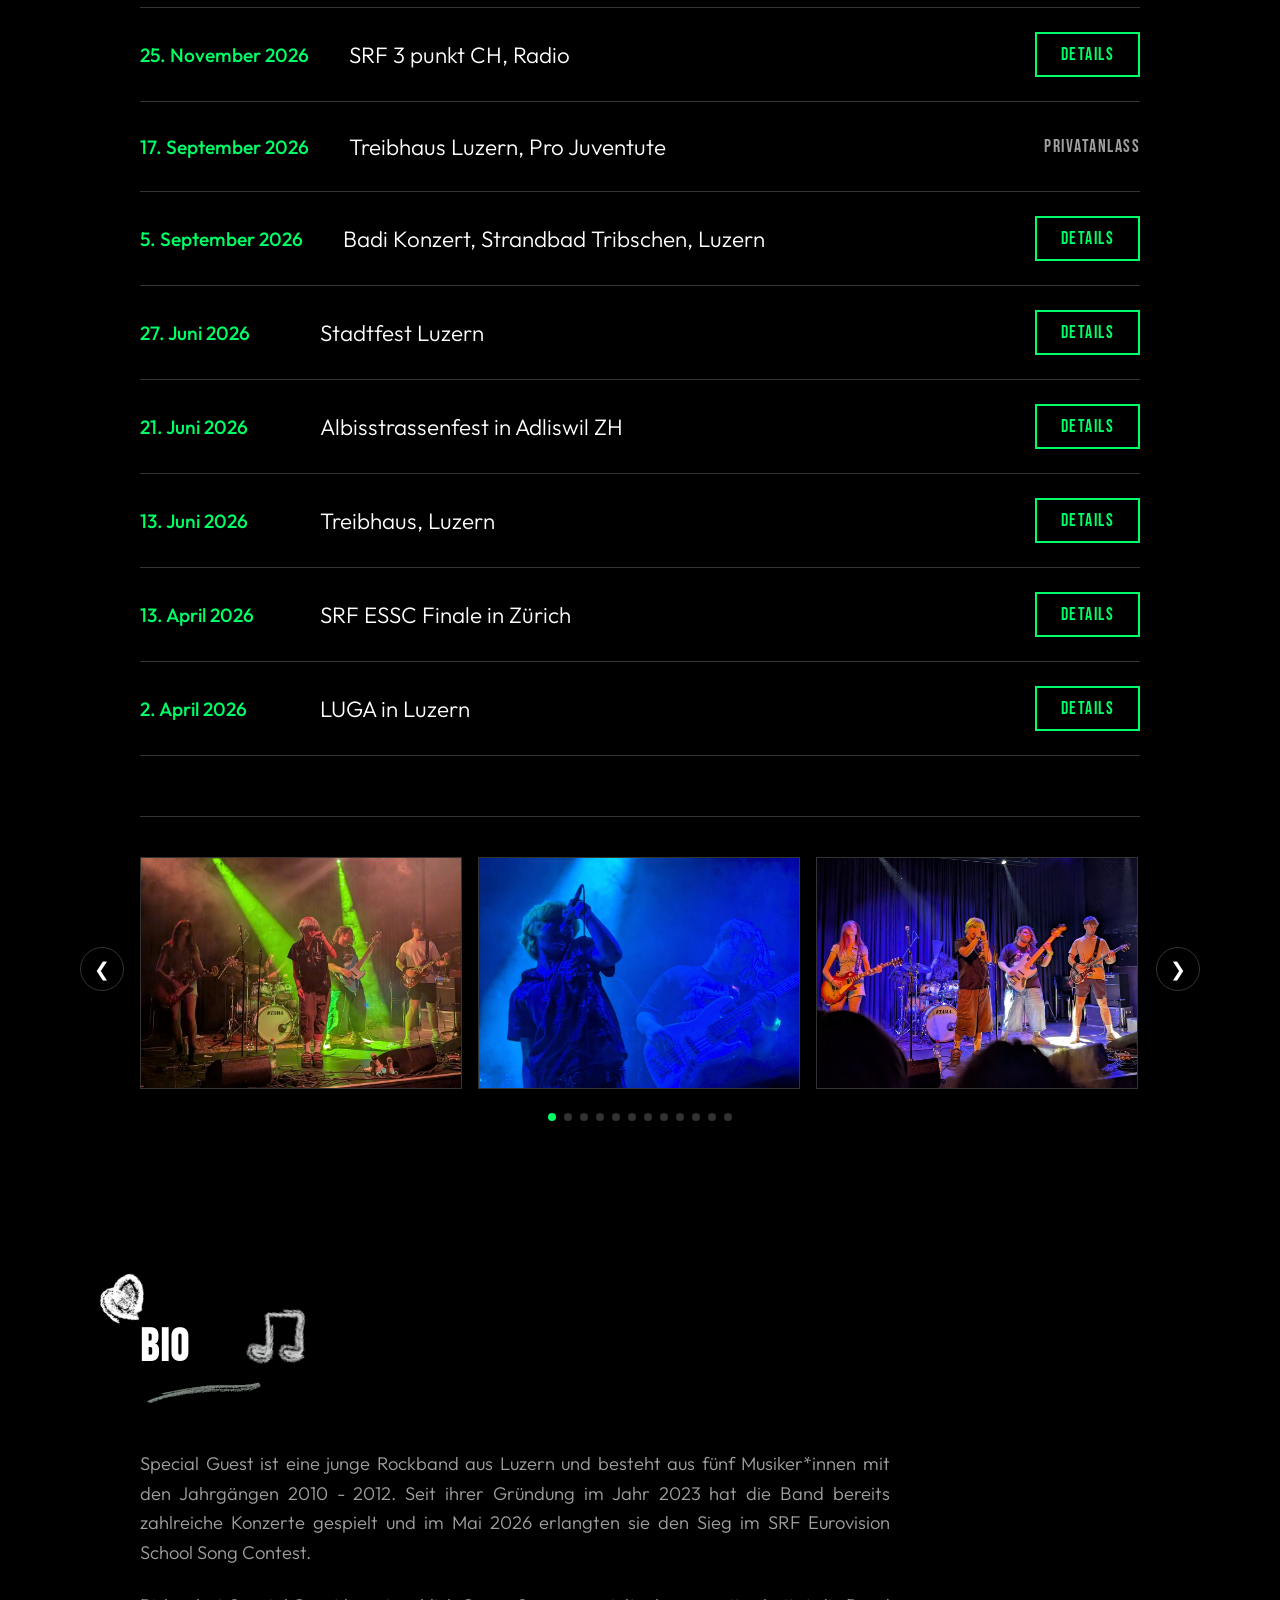
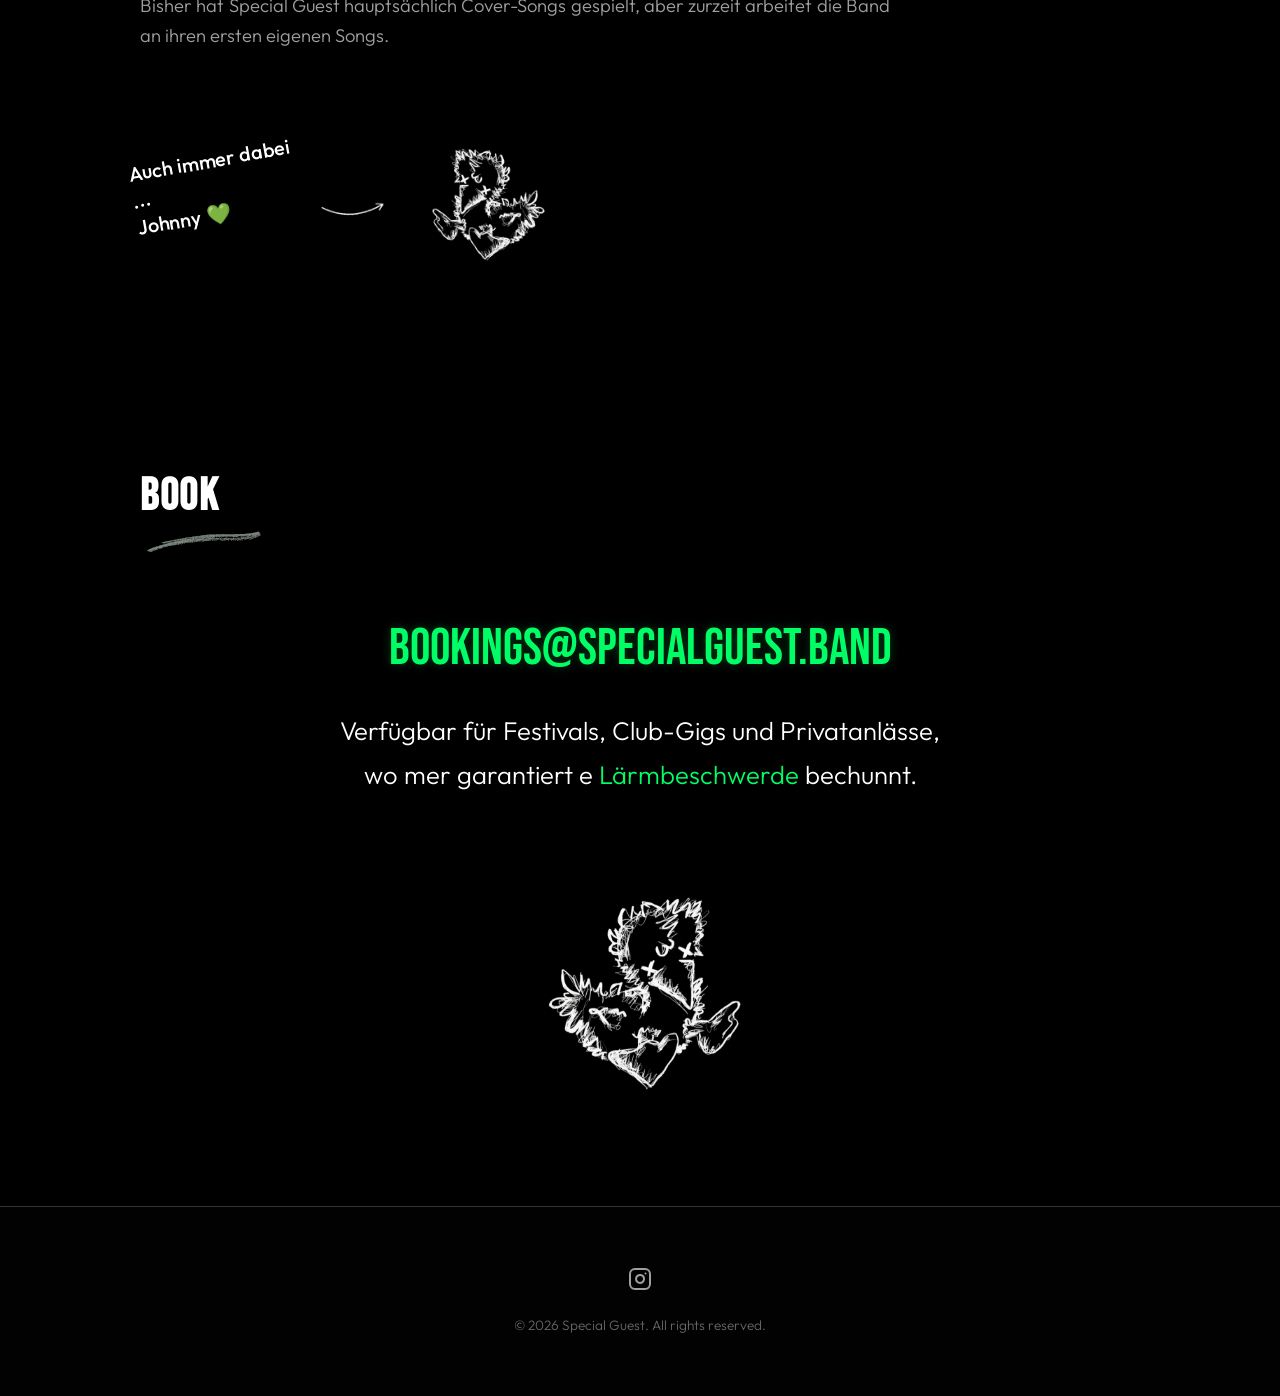
==== commit 9f4a6f7c: "Music cards: remove SG avatar circle, more space between cards on mobile Mobile gap between the musi" ====
--- a/docs/index.html
+++ b/docs/index.html
@@ -127,7 +127,6 @@
               <div class="video-gradient-overlay"></div>
 
               <div class="video-header-info">
-                <div class="band-avatar">SG</div>
                 <span class="video-title">
                   <span data-lang="de">To The Top live bei SRF 3</span>
                   <span data-lang="en">To The Top live on SRF 3</span>
@@ -152,7 +151,6 @@
               <div class="video-gradient-overlay"></div>
 
               <div class="video-header-info">
-                <div class="band-avatar">SG</div>
                 <span class="video-title">
                   <span data-lang="de">Live bei SRF 3 punkt CH</span>
                   <span data-lang="en">Live on SRF 3 punkt CH</span>
@@ -183,7 +181,6 @@
               
               <!-- Video card info -->
               <div class="video-header-info">
-                <div class="band-avatar">SG</div>
                 <span class="video-title">
                   <span data-lang="de">Special Guest an der SRF ESSC</span>
                   <span data-lang="en">Special Guest at the SRF ESSC</span>
--- a/docs/index.css
+++ b/docs/index.css
@@ -1230,14 +1230,18 @@
   /* Music Page (Mobile) */
   .video-card {
     width: 100%;
-    margin-top: 10px;
+    margin-top: 30px; /* breathing room between the music cards, similar to the gigs list */
     aspect-ratio: 1/1; /* Square player to match mobile screenshot */
     border: 1px solid var(--color-border);
   }
 
-  /* «To The Top» subheader */
+  /* To The Top subheader: sits close to its own video card */
   .song-head {
     margin: 10px auto 4px;
+  }
+
+  .song-head + .video-card {
+    margin-top: 10px;
   }
 
   .song-head-title {
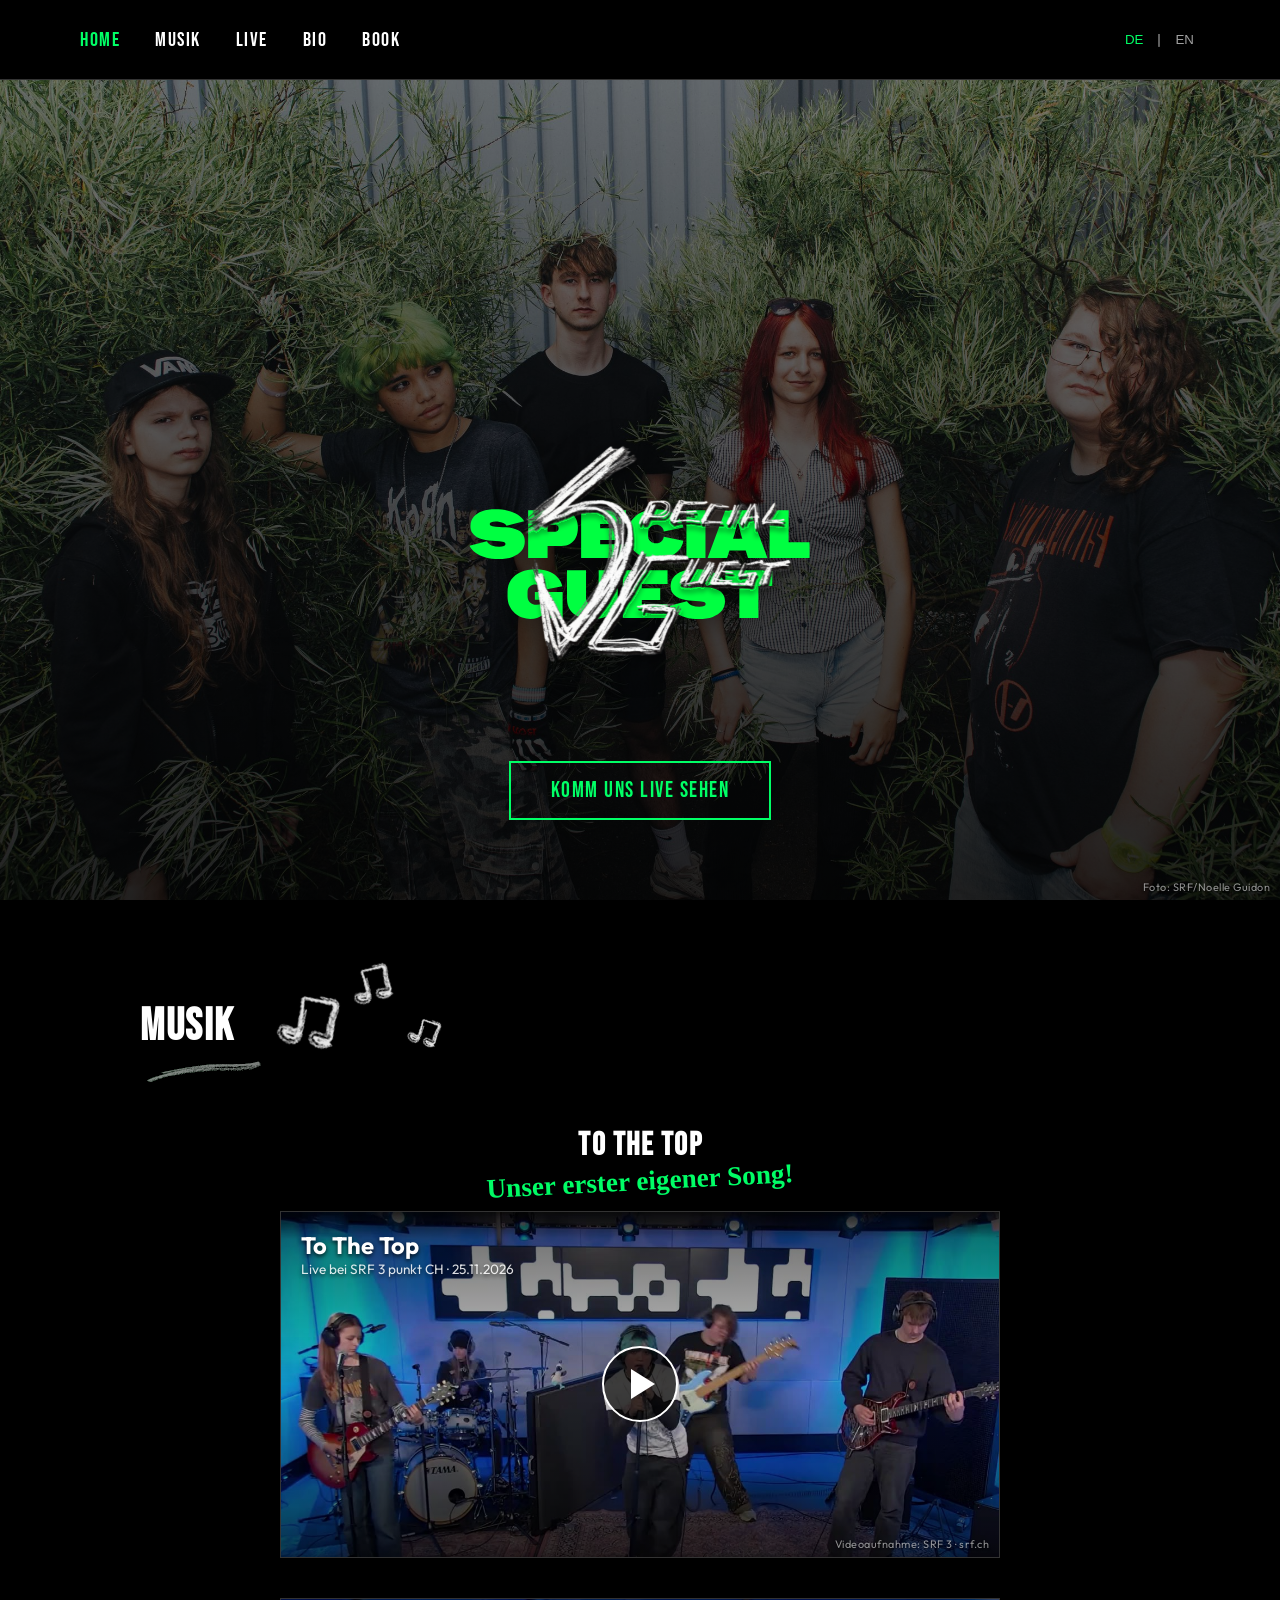
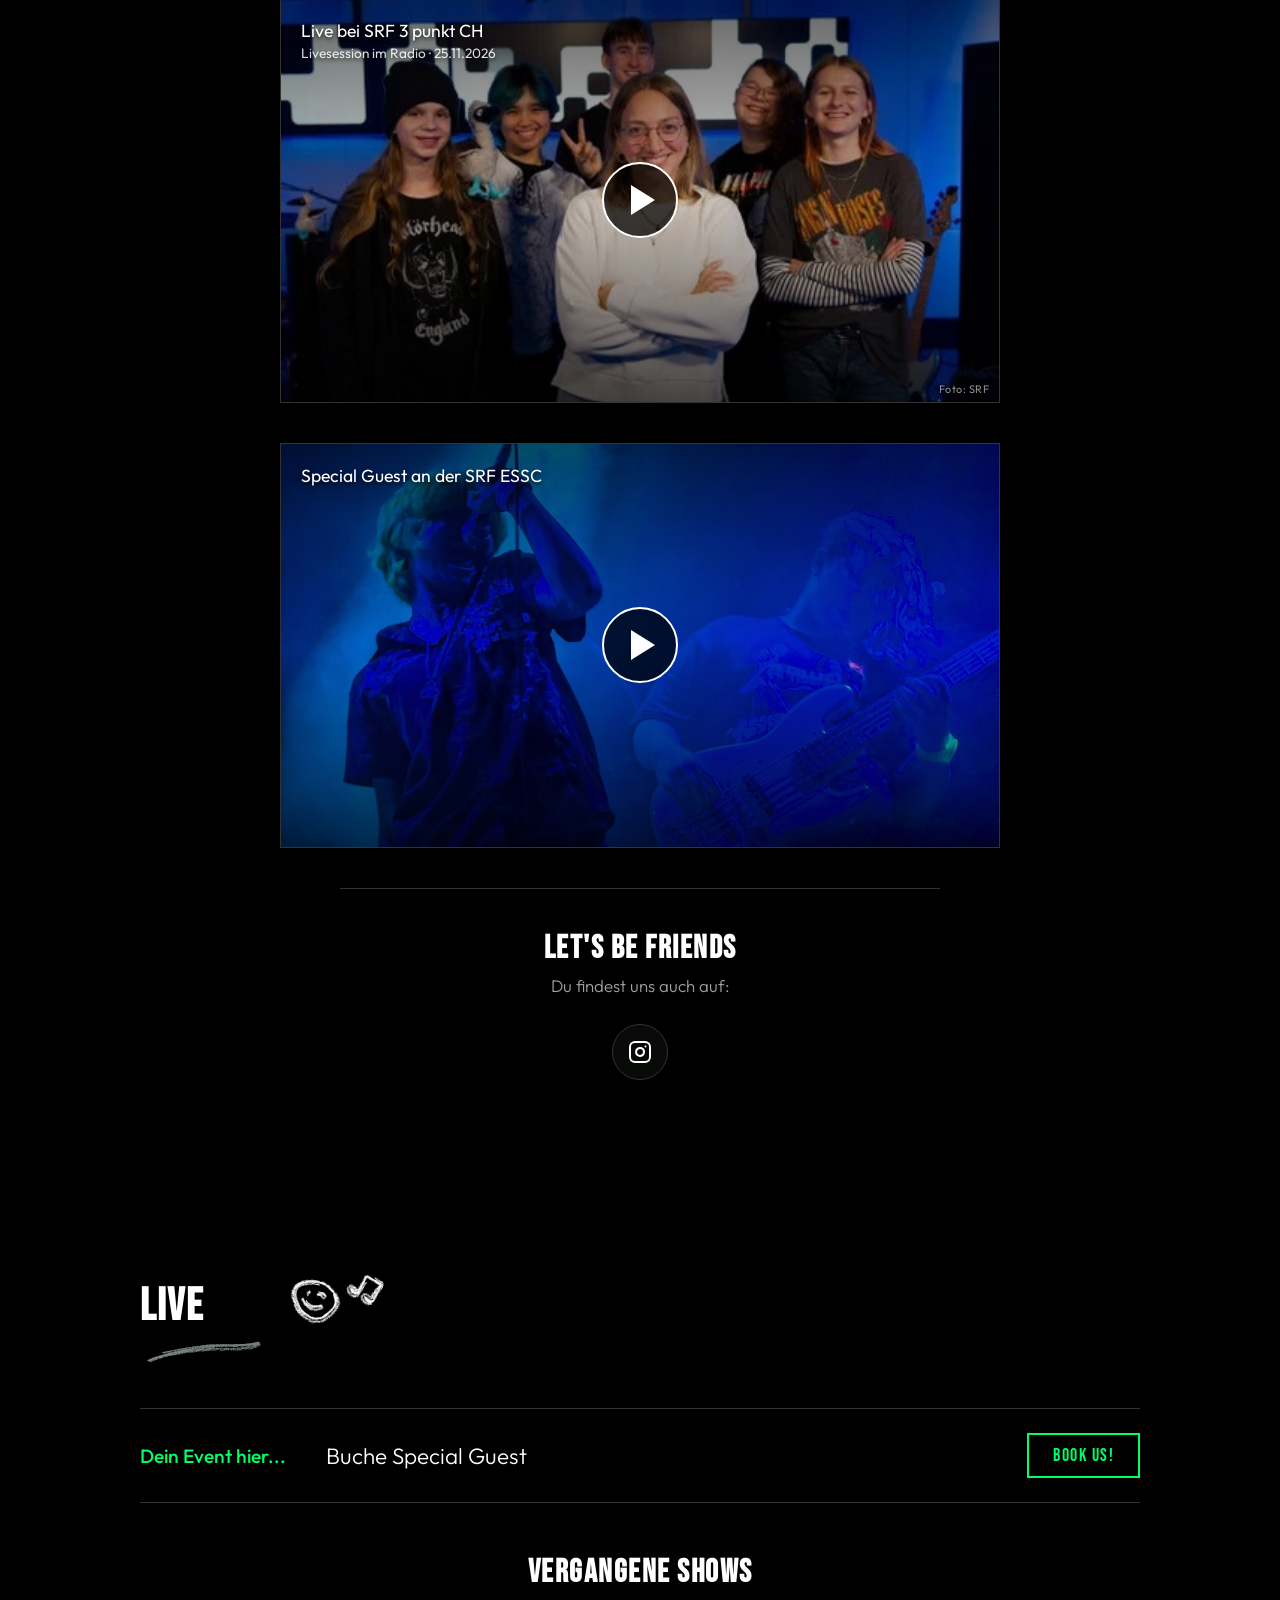
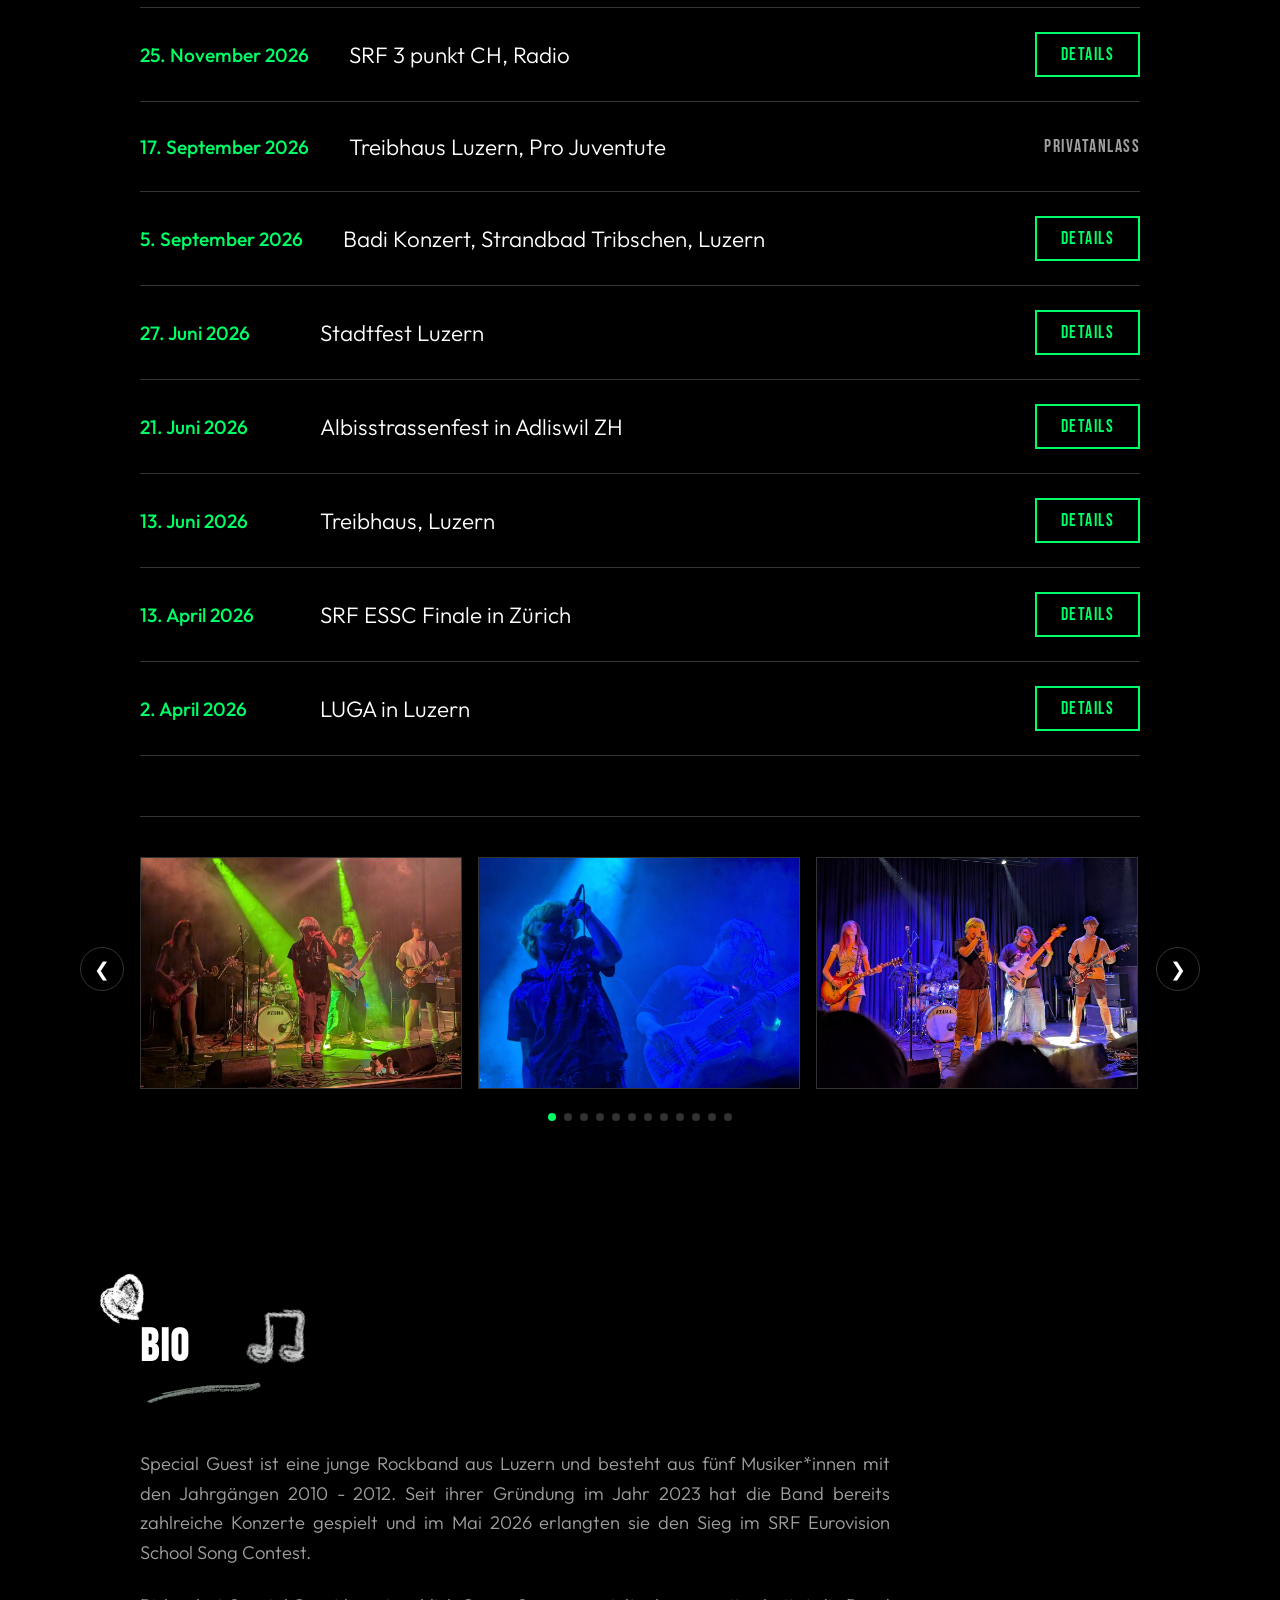
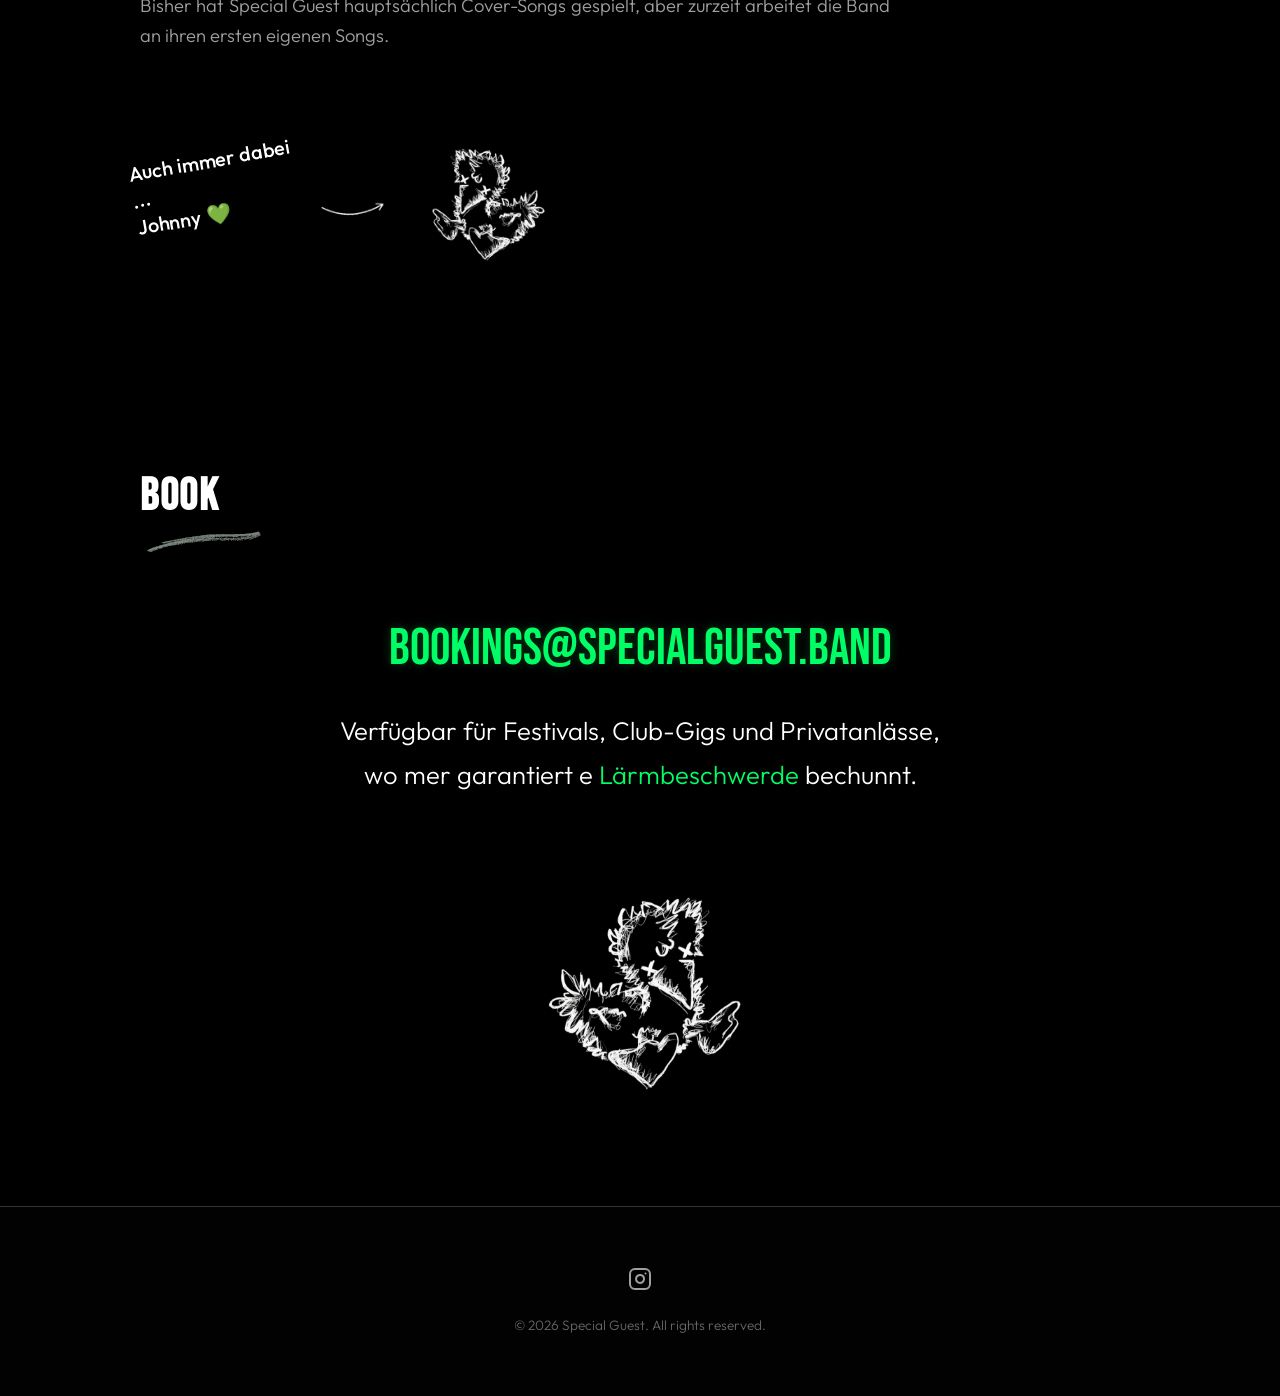
==== commit 2ce46d1a: "To The Top video card: song name on its own line, bigger and bold Subline: 'Live bei SRF 3 punkt CH " ====
--- a/docs/index.html
+++ b/docs/index.html
@@ -128,11 +128,10 @@
 
               <div class="video-header-info">
                 <span class="video-title">
-                  <span data-lang="de">To The Top live bei SRF 3</span>
-                  <span data-lang="en">To The Top live on SRF 3</span>
+                  <span class="video-song-name">To The Top</span>
                   <span class="video-subtitle">
-                    <span data-lang="de">SRF 3 punkt CH · 25.11.2026</span>
-                    <span data-lang="en">SRF 3 punkt CH · 25 Nov 2026</span>
+                    <span data-lang="de">Live bei SRF 3 punkt CH · 25.11.2026</span>
+                    <span data-lang="en">Live on SRF 3 punkt CH · 25 Nov 2026</span>
                   </span>
                 </span>
               </div>
--- a/docs/index.css
+++ b/docs/index.css
@@ -195,6 +195,14 @@
   text-shadow: 0 2px 4px rgba(0,0,0,0.8);
 }
 
+/* Song name on its own line, bigger and bold (To The Top video card) */
+.video-song-name {
+  display: block;
+  font-weight: 700;
+  font-size: 1.35em;
+  line-height: 1.1;
+}
+
 .video-subtitle {
   display: block;
   font-size: 0.85rem;
